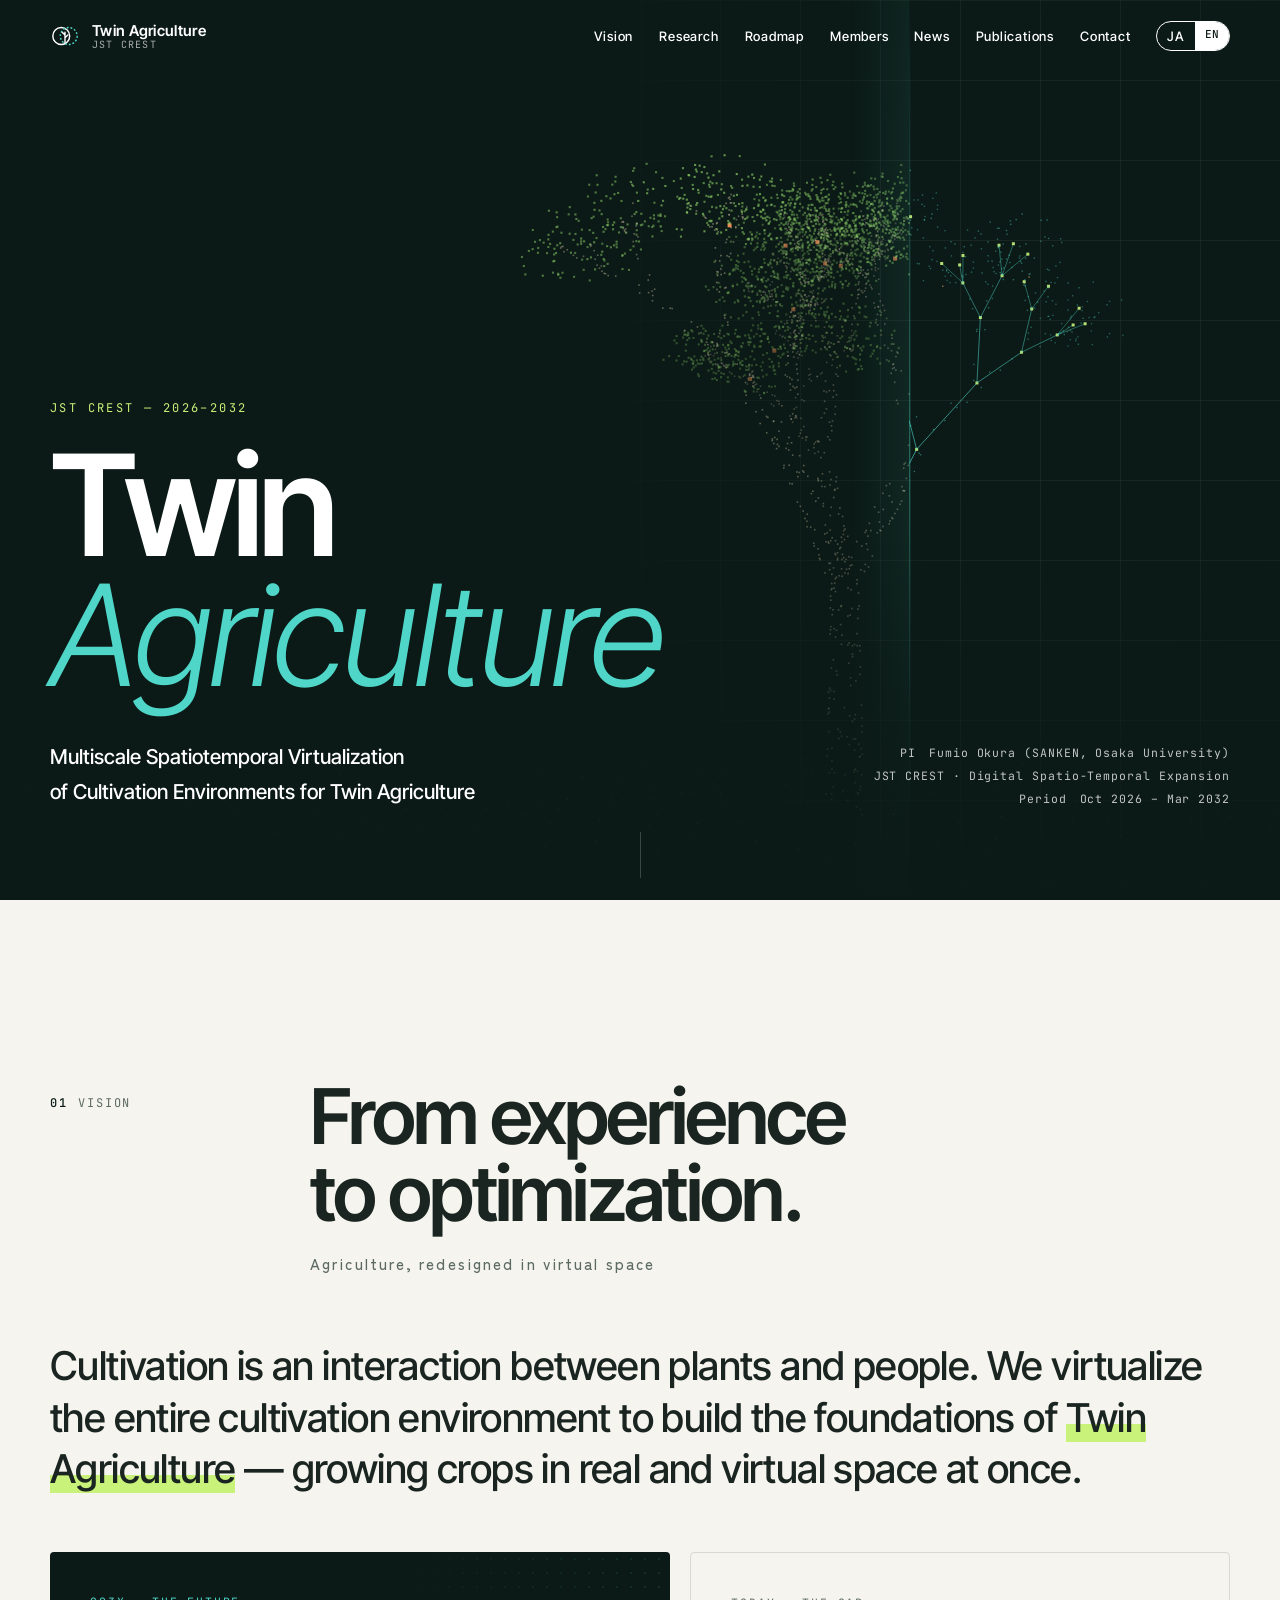
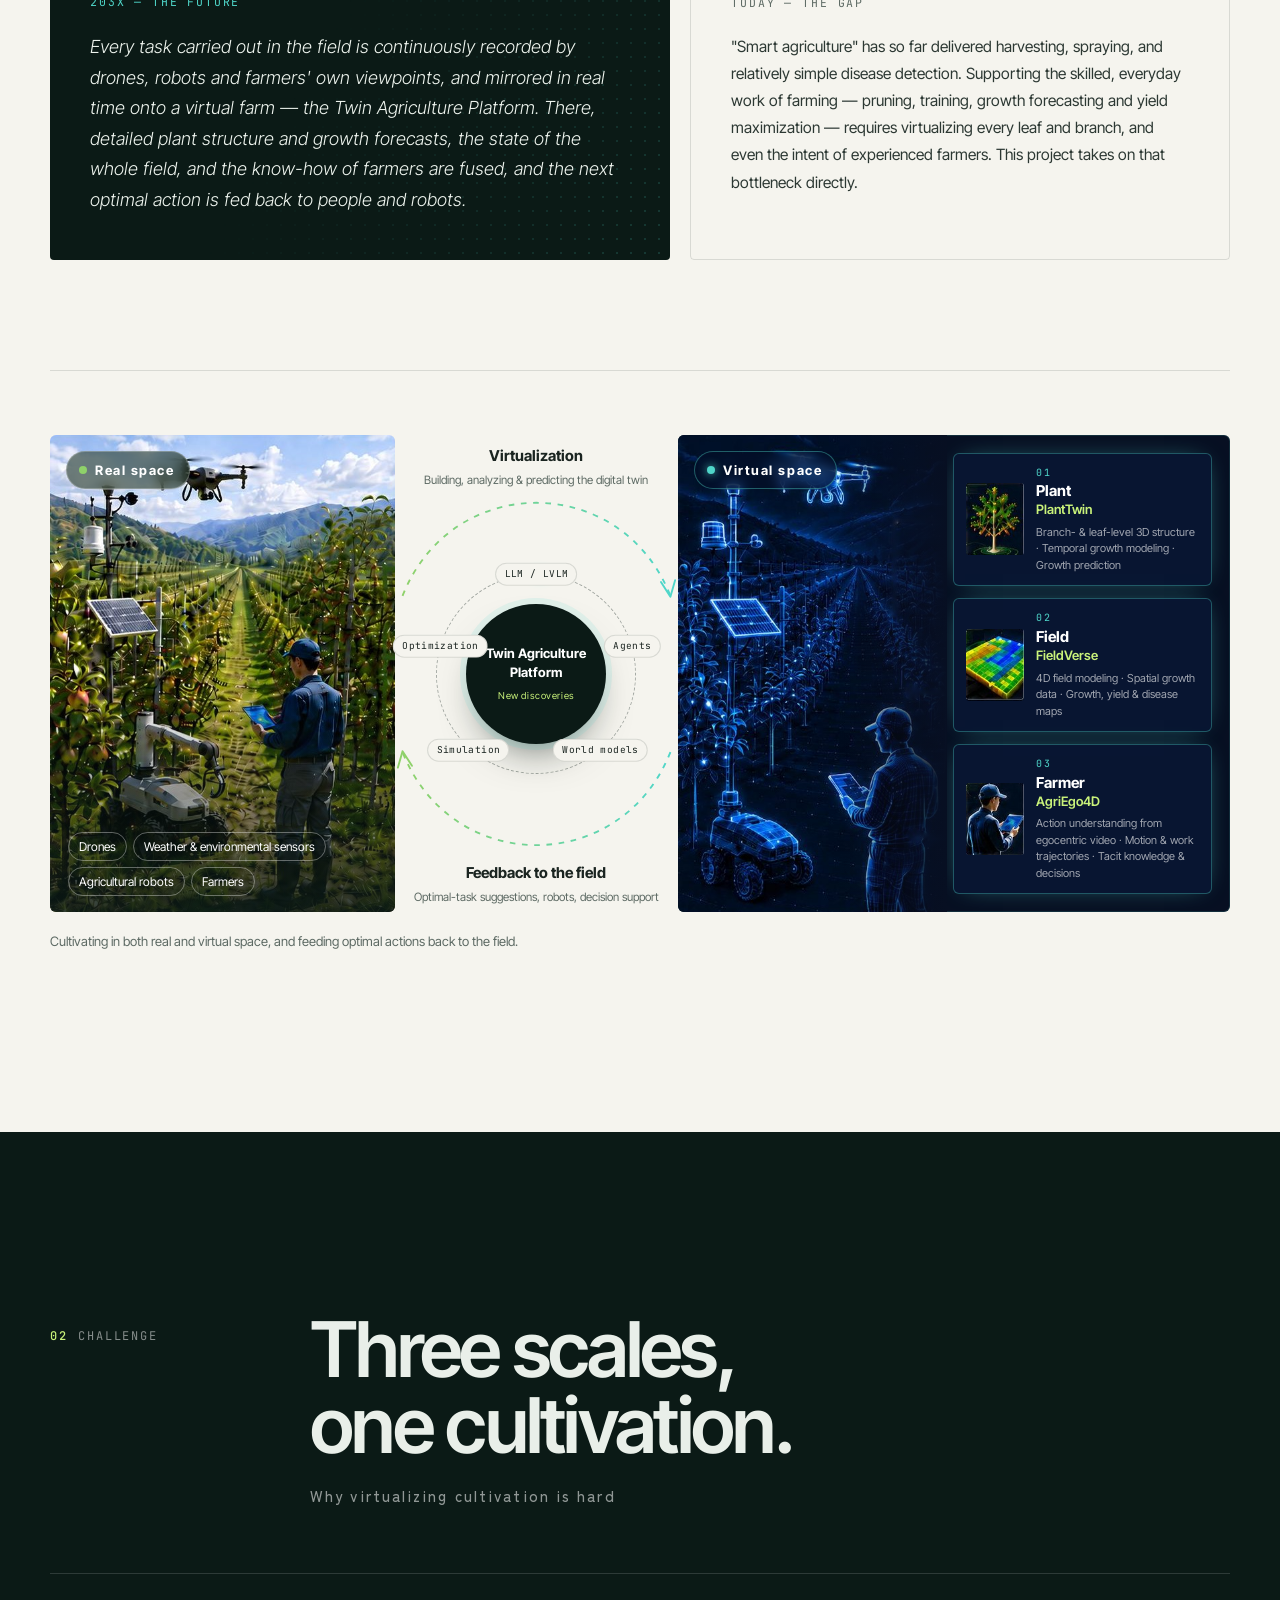
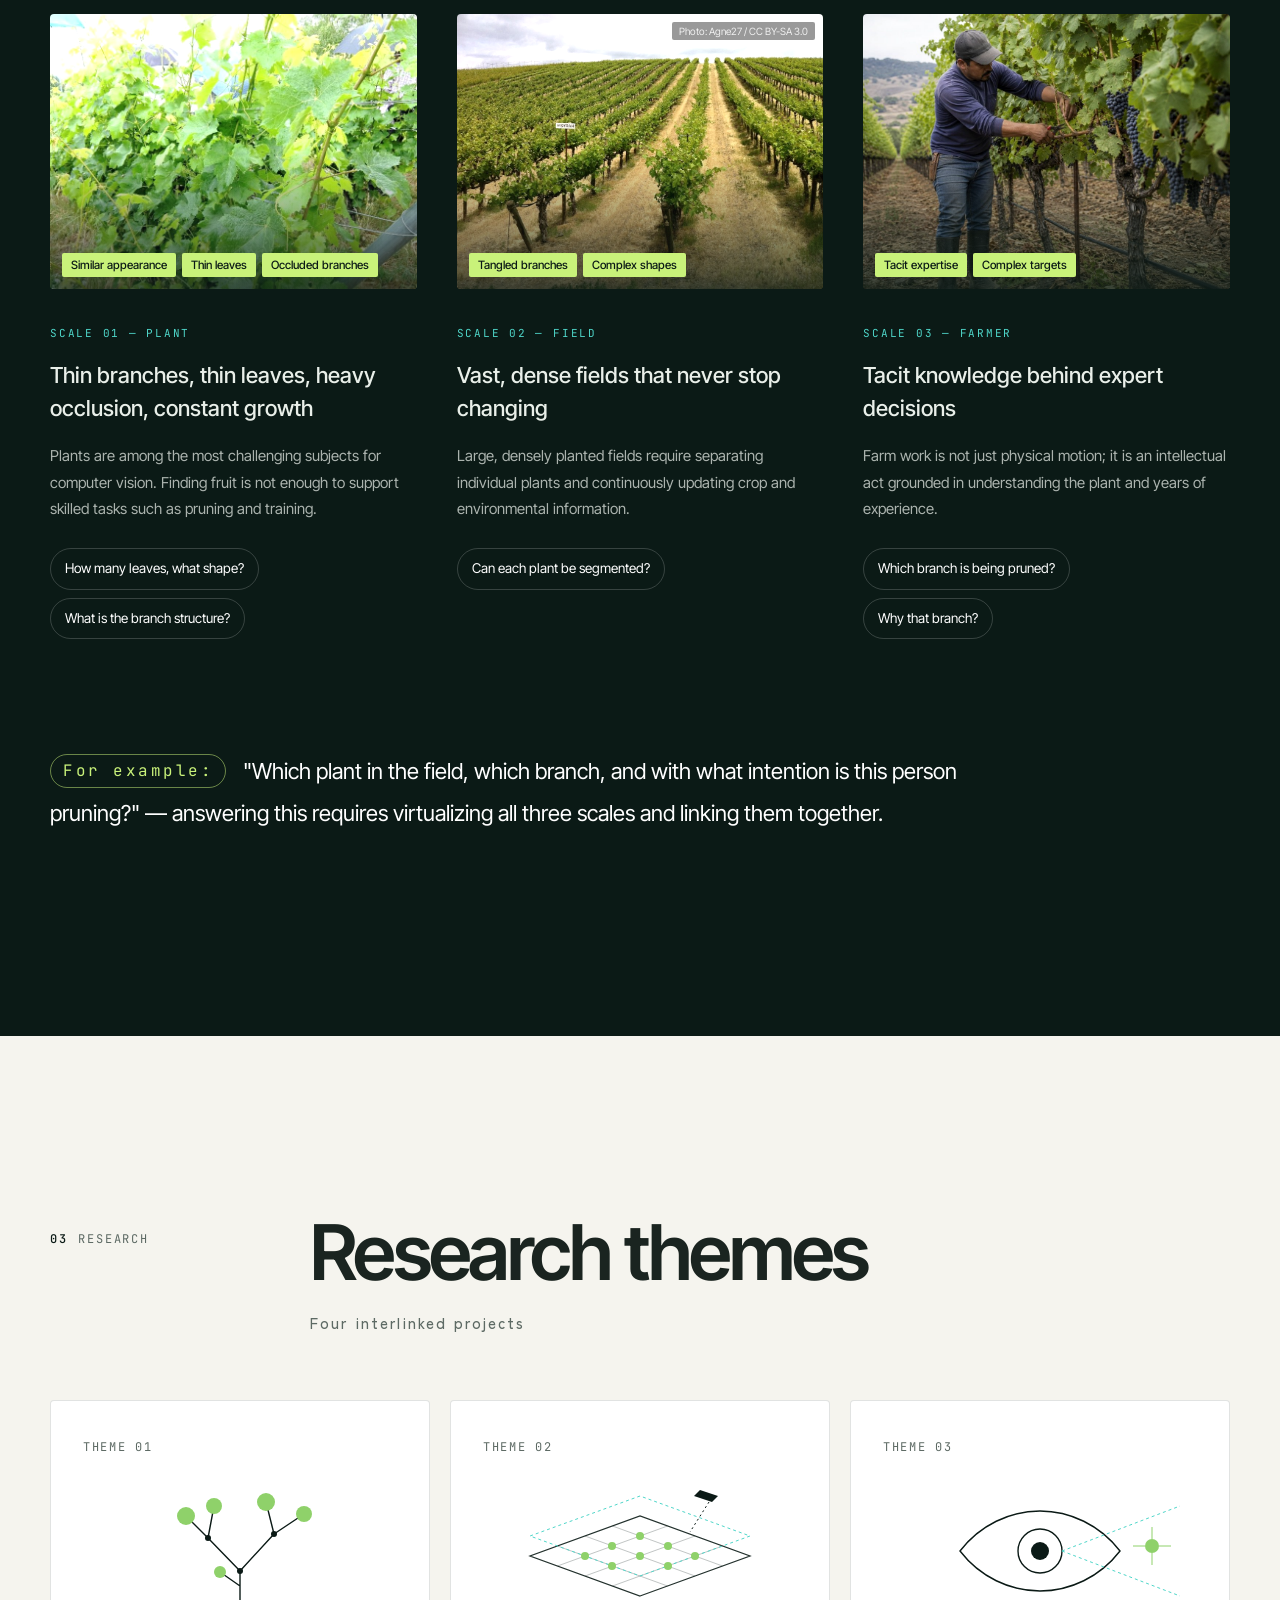
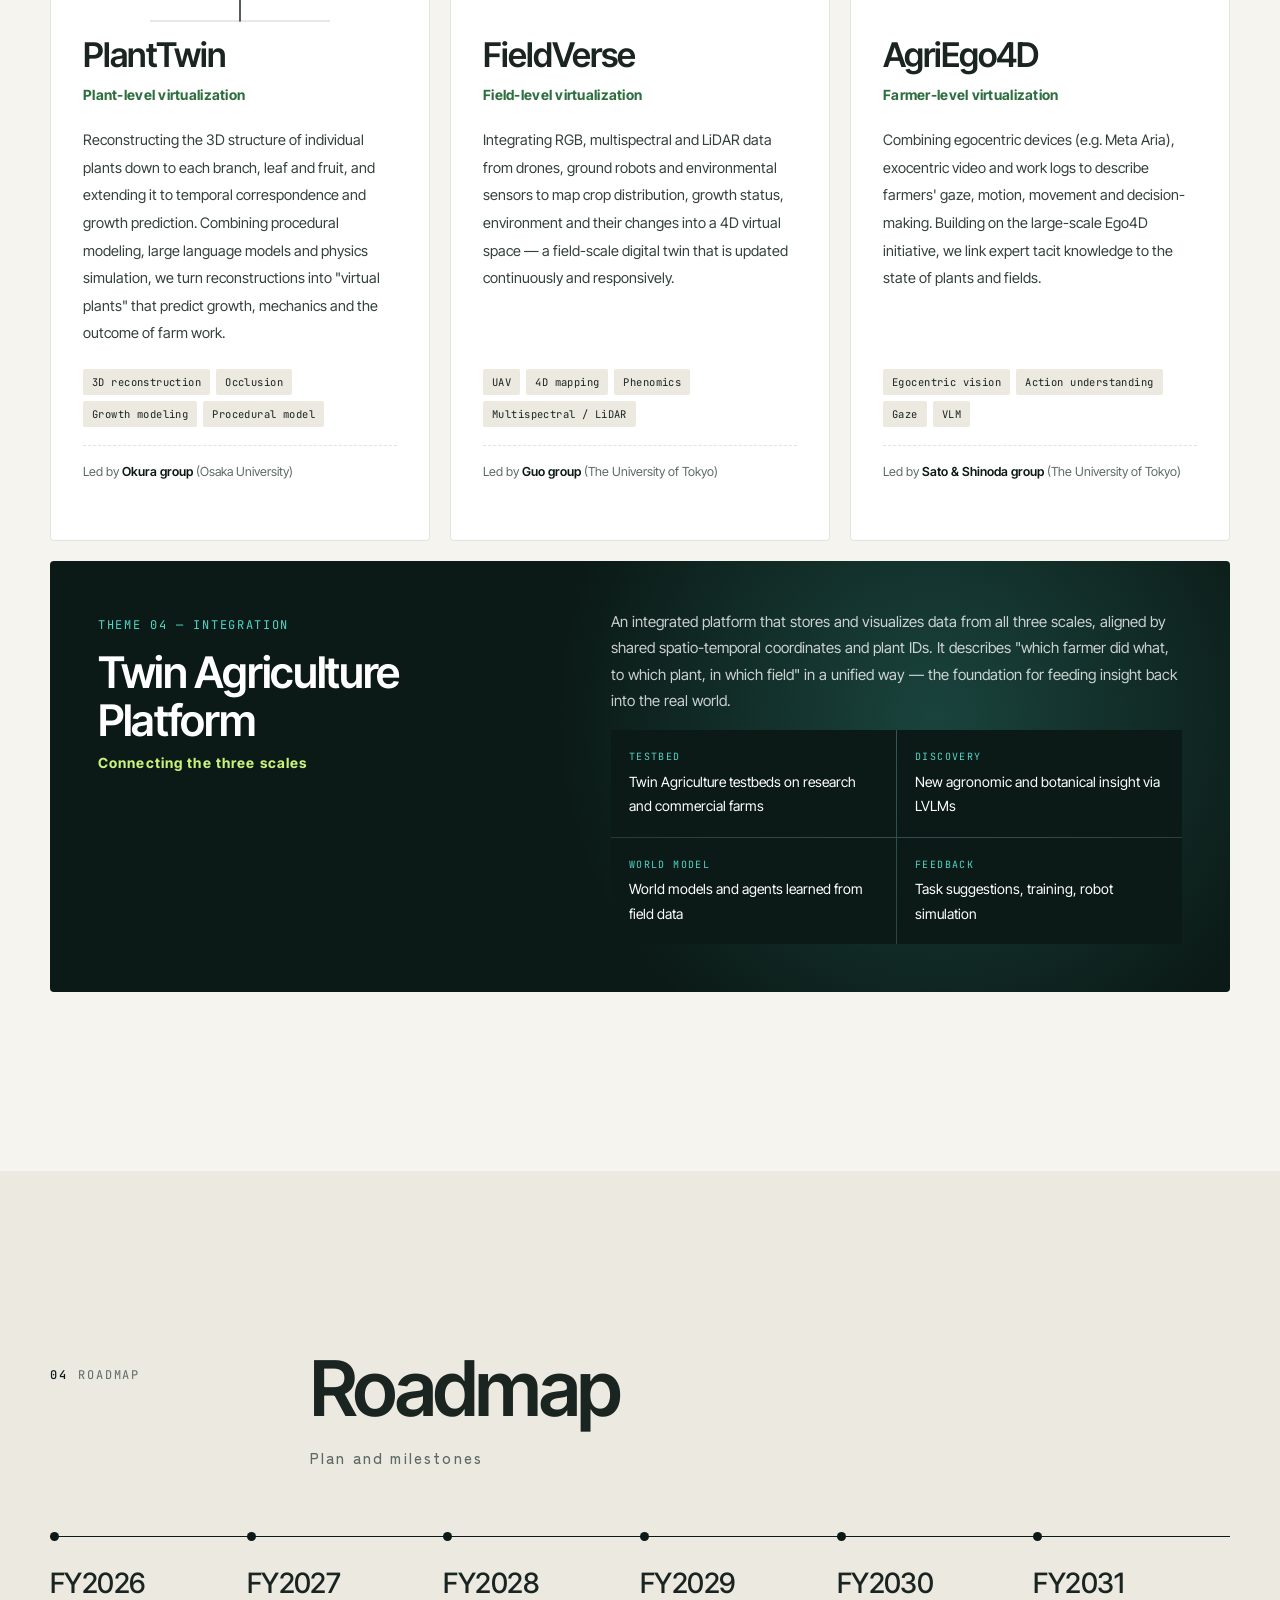
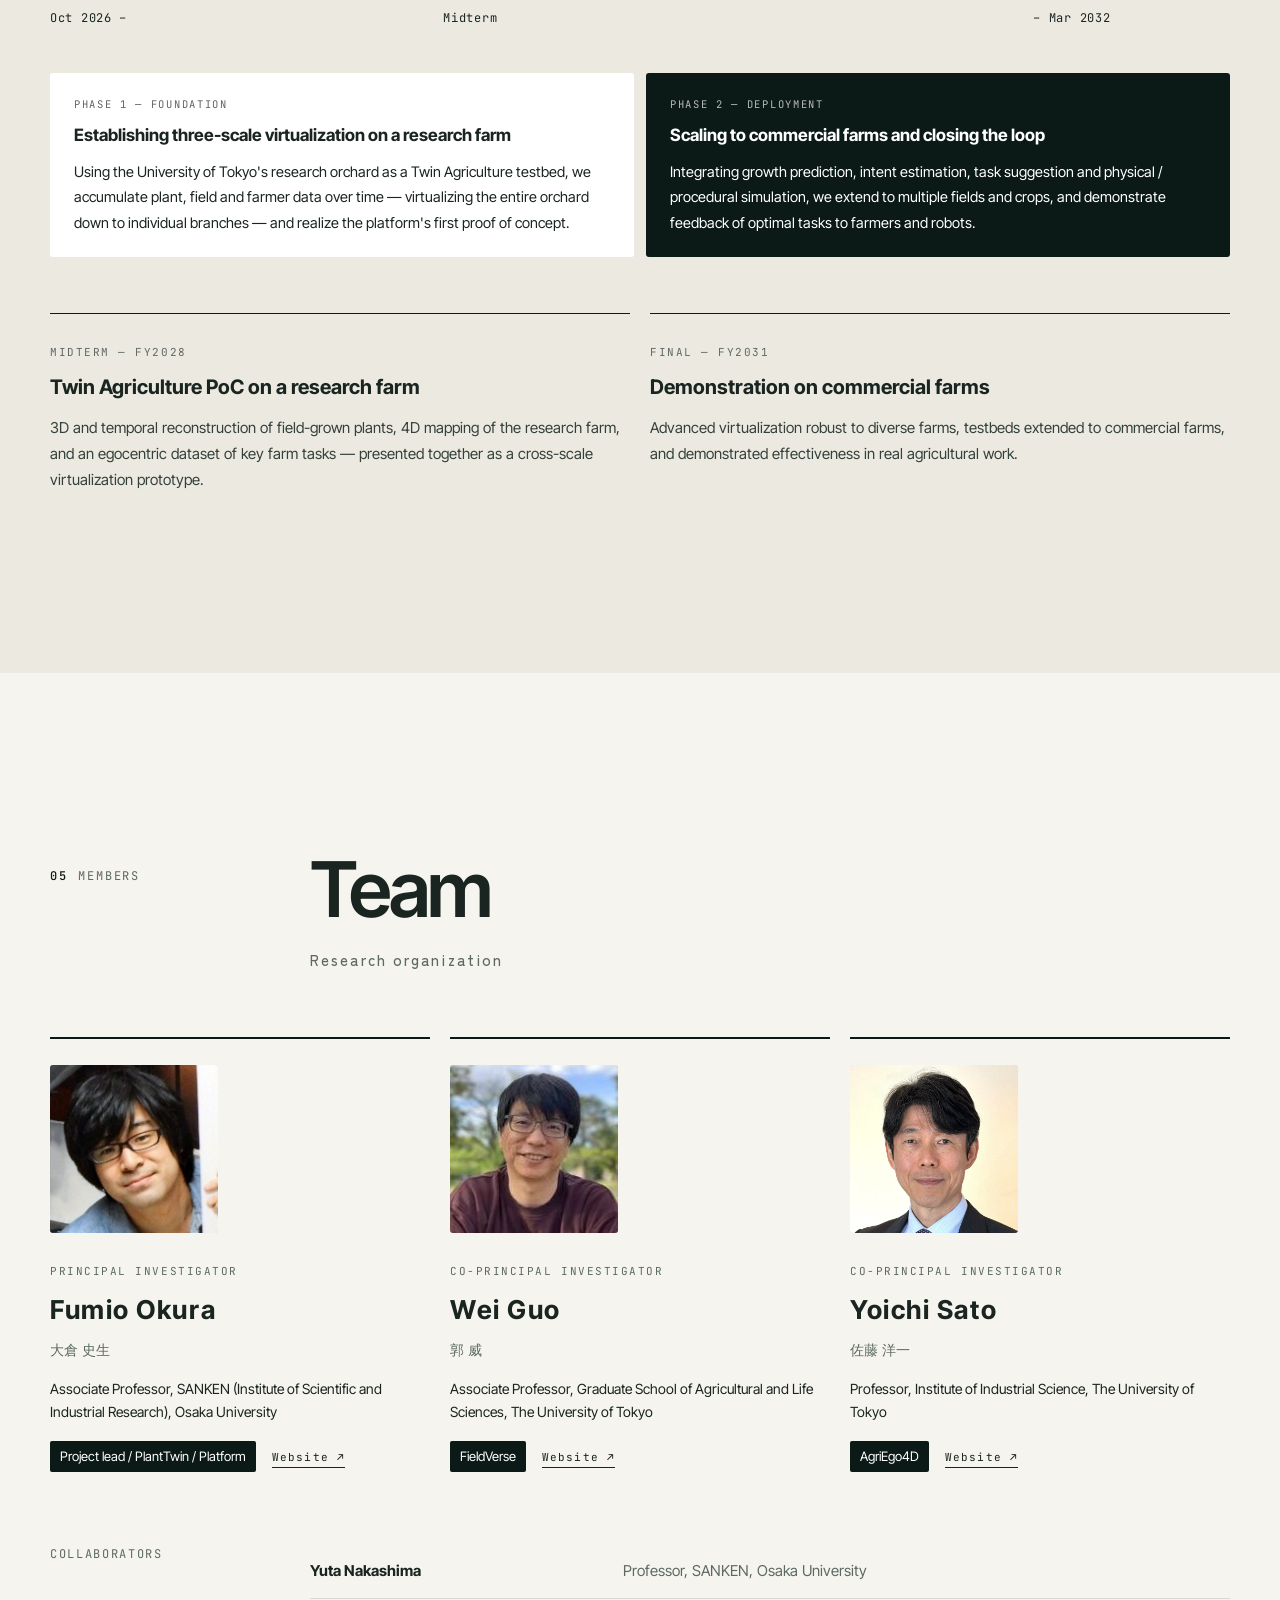
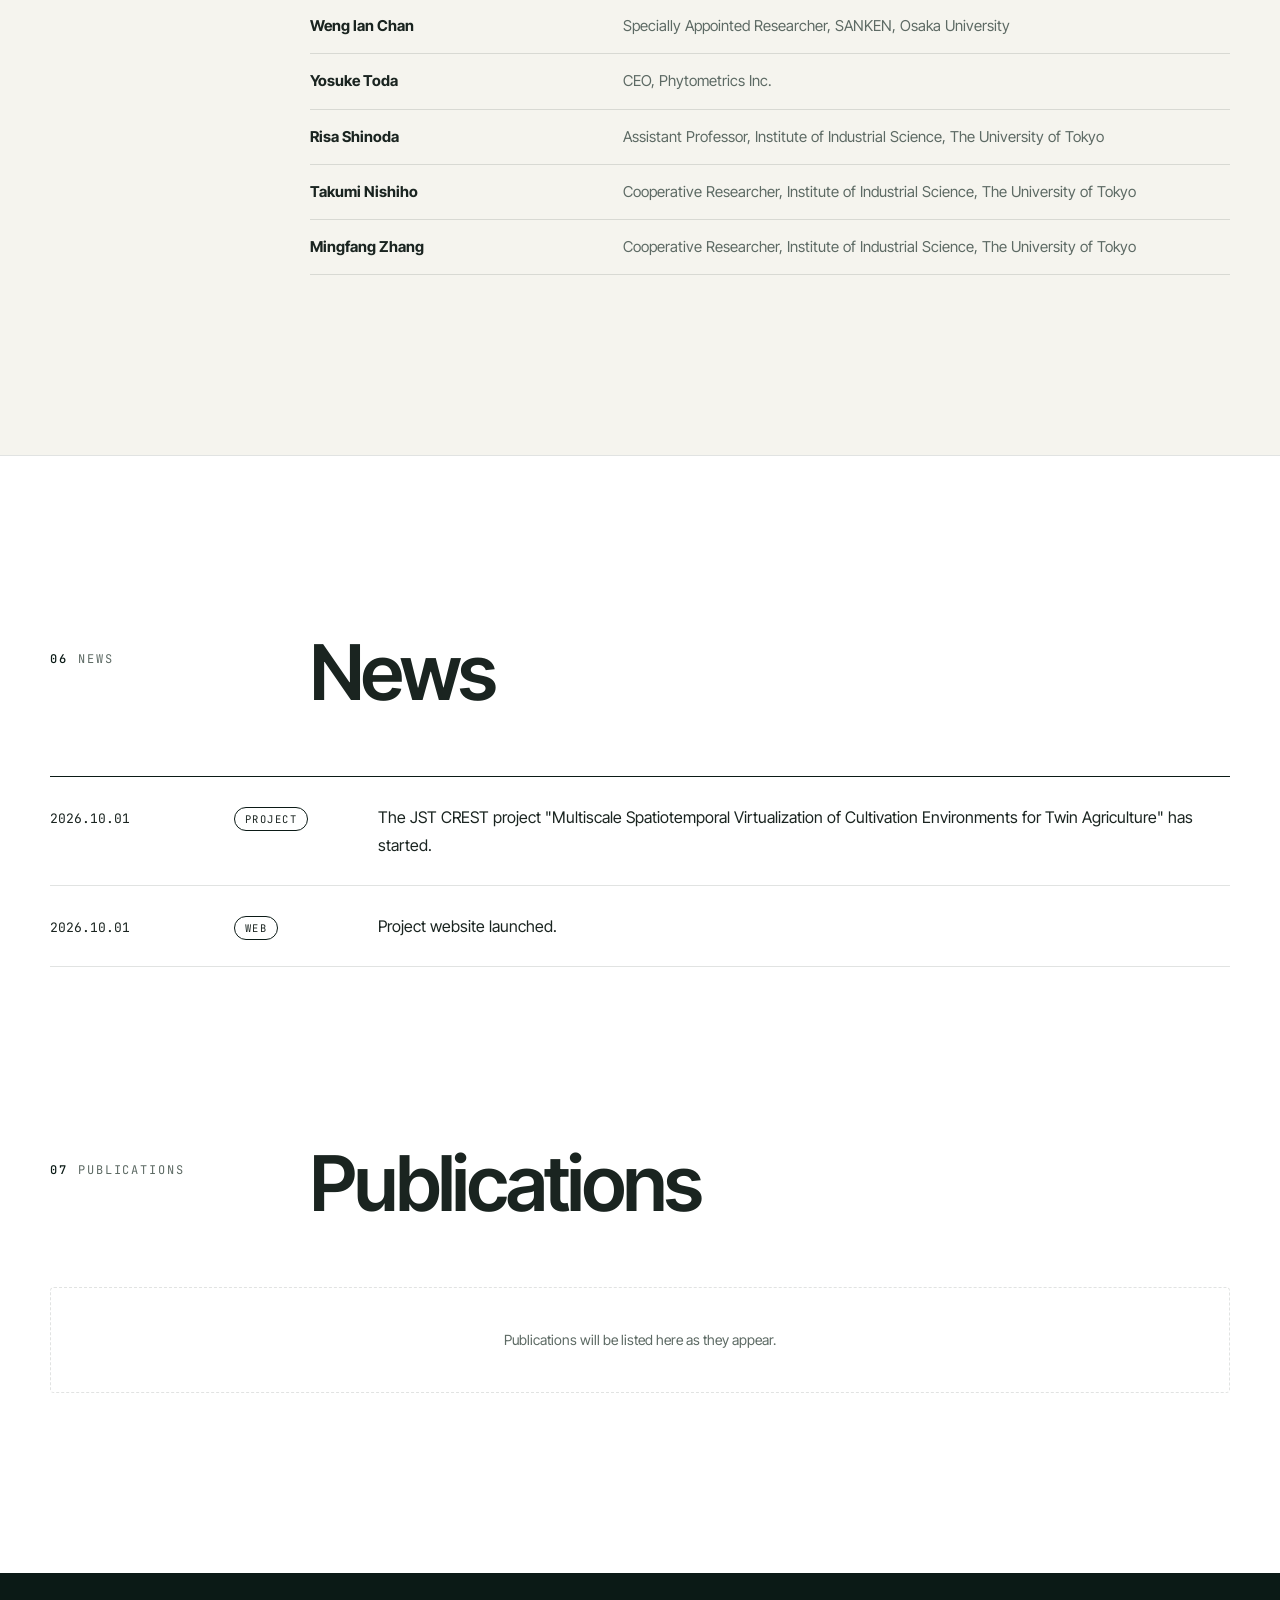
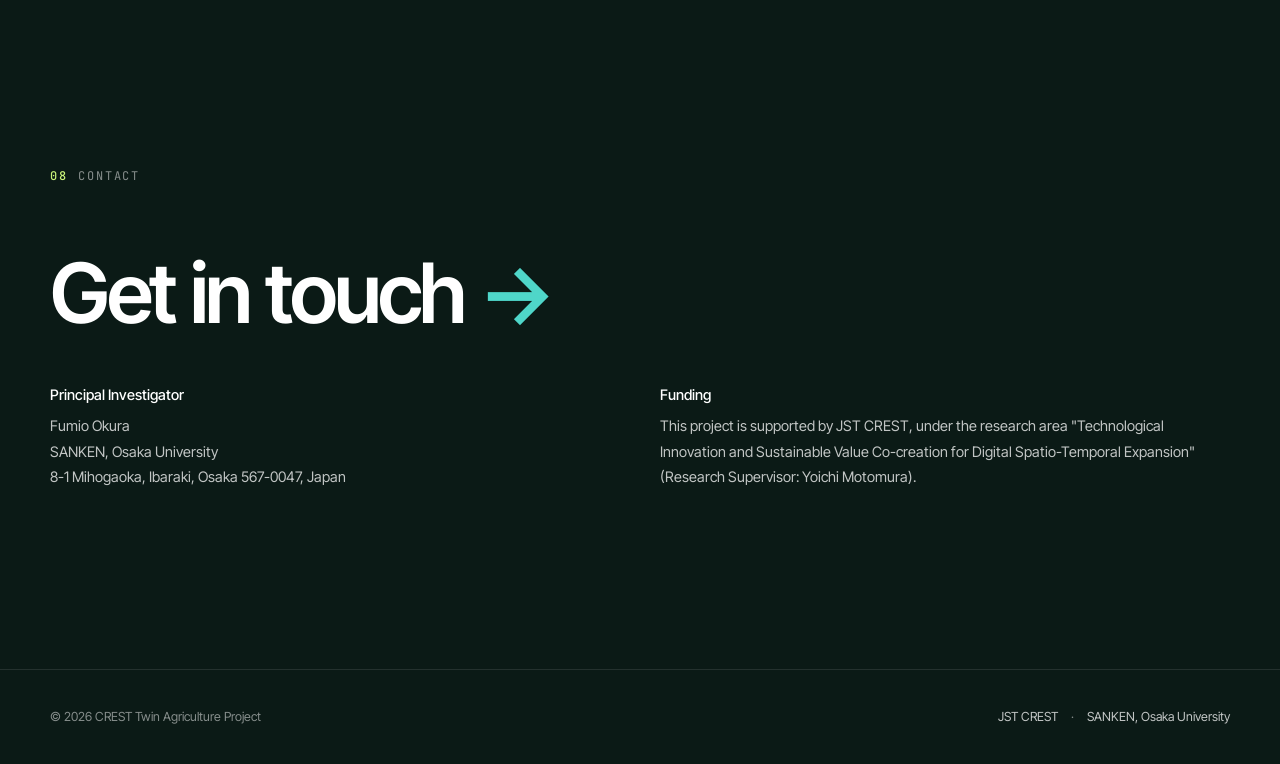
==== en/index.html @ 20cf0a29 "." ====
<!doctype html>
<html lang="en">
<head>
<meta charset="utf-8">
<meta name="viewport" content="width=device-width, initial-scale=1">
<title>Twin Agriculture | JST CREST Project</title>
<meta name="description" content="JST CREST project "Multiscale Spatiotemporal Virtualization of Cultivation Environments for Twin Agriculture" — virtualizing plants, fields, and farmers.">
<meta property="og:title" content="Twin Agriculture | JST CREST Project">
<meta property="og:description" content="Virtualizing cultivation across three scales: plants, fields, and farmers.">
<meta property="og:type" content="website">
<meta property="og:url" content="https://www.twinagri.org/en/">
<meta property="og:image" content="https://www.twinagri.org/assets/img/ogp.png">
<meta name="twitter:card" content="summary_large_image">
<link rel="canonical" href="https://www.twinagri.org/en/">
<link rel="alternate" hreflang="ja" href="https://www.twinagri.org/">
<link rel="alternate" hreflang="en" href="https://www.twinagri.org/en/">
<link rel="icon" href="../assets/img/favicon.svg" type="image/svg+xml">
<link rel="preconnect" href="https://fonts.googleapis.com">
<link rel="preconnect" href="https://fonts.gstatic.com" crossorigin>
<link href="https://fonts.googleapis.com/css2?family=Inter+Tight:ital,wght@0,300;0,400;0,500;0,600;1,300&family=JetBrains+Mono:wght@400;500&family=Zen+Kaku+Gothic+New:wght@400;500;700&display=swap" rel="stylesheet">
<link rel="stylesheet" href="../assets/css/style.css">
</head>
<body>

<header class="site-header">
  <div class="wrap">
    <a class="brand" href="./">
      <svg class="brand-mark" viewBox="0 0 32 32" fill="none" aria-hidden="true">
        <circle cx="12" cy="16" r="9" stroke="currentColor" stroke-width="1.5"/>
        <circle cx="20" cy="16" r="9" stroke="#4fd6c9" stroke-width="1.5" stroke-dasharray="2 2"/>
        <path d="M16 24V12M16 15l-3-3M16 18l3-3" stroke="currentColor" stroke-width="1.5" stroke-linecap="round"/>
      </svg>
      <span class="brand-text">Twin Agriculture<small>JST CREST</small></span>
    </a>
    <nav class="nav" aria-label="Main">
      <a href="#vision">Vision</a>
      <a href="#research">Research</a>
      <a href="#roadmap">Roadmap</a>
      <a href="#members">Members</a>
      <a href="#news">News</a>
      <a href="#publications">Publications</a>
      <a href="#contact">Contact</a>
      <span class="lang"><a href="../" hreflang="ja">JA</a><span><b>EN</b></span></span>
    </nav>
    <button class="menu-btn" aria-label="Menu" aria-expanded="false"><span></span><span></span></button>
  </div>
</header>

<main>
<!-- ============ HERO ============ -->
<section class="hero" id="top">
  <canvas id="twin-canvas" aria-hidden="true"></canvas>
  <div class="hero-grid" aria-hidden="true"></div>
  <div class="hero-inner wrap">
    <p class="hero-kicker">JST CREST — 2026–2032</p>
    <h1>Twin<br><span class="thin">Agriculture</span></h1>
    <div class="hero-sub">
      <p class="hero-title-ja">Multiscale Spatiotemporal Virtualization<br>of Cultivation Environments for Twin Agriculture</p>
      <p class="hero-meta">PI　Fumio Okura (SANKEN, Osaka University)<br>JST CREST · Digital Spatio-Temporal Expansion<br>Period　Oct 2026 – Mar 2032</p>
    </div>
  </div>
  <div class="scroll-cue" aria-hidden="true"></div>
</section>

<!-- ============ VISION ============ -->
<section class="sec vision" id="vision">
  <div class="wrap">
    <div class="sec-head rv">
      <div class="sec-label"><b>01</b>VISION</div>
      <div>
        <h2 class="sec-title">From experience<br>to optimization.</h2>
        <span class="sec-title-ja">Agriculture, redesigned in virtual space</span>
      </div>
    </div>

    <p class="vision-lead rv">Cultivation is an interaction between plants and people. We virtualize the entire cultivation environment to build the foundations of <em>Twin Agriculture</em> — growing crops in real and virtual space at once.</p>

    <div class="contrast">
      <div class="contrast-col future rv d1">
        <span class="contrast-tag">203X — THE FUTURE</span>
        <p>Every task carried out in the field is continuously recorded by drones, robots and farmers' own viewpoints, and mirrored in real time onto a virtual farm — the Twin Agriculture Platform. There, detailed plant structure and growth forecasts, the state of the whole field, and the know-how of farmers are fused, and the next optimal action is fed back to people and robots.</p>
      </div>
      <div class="contrast-col today rv d2">
        <span class="contrast-tag">TODAY — THE GAP</span>
        <p>"Smart agriculture" has so far delivered harvesting, spraying, and relatively simple disease detection. Supporting the skilled, everyday work of farming — pruning, training, growth forecasting and yield maximization — requires virtualizing every leaf and branch, and even the intent of experienced farmers. This project takes on that bottleneck directly.</p>
      </div>
    </div>

    <figure class="twin-fig rv">
      <div class="tf-panel tf-real">
        <img src="../assets/img/twin-real.jpg" alt="" loading="lazy">
        <span class="tf-tag"><i></i>Real space</span>
        <ul class="tf-real-list"><li>Drones</li><li>Weather & environmental sensors</li><li>Agricultural robots</li><li>Farmers</li></ul>
      </div>
      <div class="tf-center">
        <svg class="tf-arcs" viewBox="0 0 300 520" preserveAspectRatio="none" aria-hidden="true">
          <defs>
            <linearGradient id="gTop" x1="0" x2="1"><stop offset="0" stop-color="#8fd16a"/><stop offset="1" stop-color="#4fd6c9"/></linearGradient>
            <linearGradient id="gBot" x1="1" x2="0"><stop offset="0" stop-color="#4fd6c9"/><stop offset="1" stop-color="#8fd16a"/></linearGradient>
          </defs>
          <path class="arc arc-top" d="M8 175 C 60 40, 240 40, 292 175" stroke="url(#gTop)"/>
          <path class="arc arc-bot" d="M292 345 C 240 480, 60 480, 8 345" stroke="url(#gBot)"/>
          <path d="M282 160 L292 176 L297 158" fill="none" stroke="#4fd6c9" stroke-width="2" stroke-linecap="round" stroke-linejoin="round"/>
          <path d="M18 360 L8 344 L3 362" fill="none" stroke="#8fd16a" stroke-width="2" stroke-linecap="round" stroke-linejoin="round"/>
        </svg>
        <div class="tf-label tf-label-top"><b>Virtualization</b><small>Building, analyzing & predicting the digital twin</small></div>
        <div class="tf-core">
          <div class="tf-ring"></div><span class="orb o1">LLM / LVLM</span><span class="orb o2">Agents</span><span class="orb o3">World models</span><span class="orb o4">Simulation</span><span class="orb o5">Optimization</span>
          <div class="tf-core-in"><span class="tf-core-title">Twin Agriculture<br>Platform</span><span class="tf-core-sub">New discoveries</span></div>
        </div>
        <div class="tf-label tf-label-bot"><b>Feedback to the field</b><small>Optimal-task suggestions, robots, decision support</small></div>
      </div>
      <div class="tf-panel tf-virtual">
        <div class="tf-vimg"><img src="../assets/img/twin-virtual.jpg" alt="" loading="lazy"><span class="tf-tag tf-tag-v"><i></i>Virtual space</span></div>
        <ul class="tf-scales">
            <li class="tf-scale"><img src="../assets/img/twin-icon-plant.jpg" alt="" loading="lazy"><div><span class="tf-num">01</span><b>Plant</b><em>PlantTwin</em><small>Branch- & leaf-level 3D structure · Temporal growth modeling · Growth prediction</small></div></li>
            <li class="tf-scale"><img src="../assets/img/twin-icon-field.jpg" alt="" loading="lazy"><div><span class="tf-num">02</span><b>Field</b><em>FieldVerse</em><small>4D field modeling · Spatial growth data · Growth, yield & disease maps</small></div></li>
            <li class="tf-scale"><img src="../assets/img/twin-icon-farmer.jpg" alt="" loading="lazy"><div><span class="tf-num">03</span><b>Farmer</b><em>AgriEgo4D</em><small>Action understanding from egocentric video · Motion & work trajectories · Tacit knowledge & decisions</small></div></li>
        </ul>
      </div>
      <figcaption>Cultivating in both real and virtual space, and feeding optimal actions back to the field.</figcaption>
    </figure>
  </div>
</section>

<!-- ============ CHALLENGE ============ -->
<section class="sec challenge" id="challenge">
  <div class="wrap">
    <div class="sec-head rv">
      <div class="sec-label"><b>02</b>CHALLENGE</div>
      <div>
        <h2 class="sec-title">Three scales,<br>one cultivation.</h2>
        <span class="sec-title-ja">Why virtualizing cultivation is hard</span>
      </div>
    </div>
    <div class="challenge-grid">
      <div class="challenge-item rv">
        <figure class="ch-img"><img src="../assets/img/challenge-plant.jpg" alt="Leaves and branches of a plant" loading="lazy"><figcaption><span>Similar appearance</span><span>Thin leaves</span><span>Occluded branches</span></figcaption></figure>
        <span class="scale">SCALE 01 — PLANT</span>
        <h3>Thin branches, thin leaves, heavy occlusion, constant growth</h3>
        <p>Plants are among the most challenging subjects for computer vision. Finding fruit is not enough to support skilled tasks such as pruning and training.</p>
        <div class="challenge-q"><span>How many leaves, what shape?</span><span>What is the branch structure?</span></div>
      </div>
      <div class="challenge-item rv d1">
        <figure class="ch-img"><img src="../assets/img/challenge-field.jpg" alt="A vineyard" loading="lazy"><small class="ch-credit"><a class="photo-credit" href="https://commons.wikimedia.org/wiki/File:Original_1986_Syrah_planting_at_Red_Willow.jpg" target="_blank" rel="noopener">Photo: Agne27</a> / <a class="photo-credit" href="https://creativecommons.org/licenses/by-sa/3.0/" target="_blank" rel="noopener">CC BY-SA 3.0</a></small><figcaption><span>Tangled branches</span><span>Complex shapes</span></figcaption></figure>
        <span class="scale">SCALE 02 — FIELD</span>
        <h3>Vast, dense fields that never stop changing</h3>
        <p>Large, densely planted fields require separating individual plants and continuously updating crop and environmental information.</p>
        <div class="challenge-q"><span>Can each plant be segmented?</span></div>
      </div>
      <div class="challenge-item rv d2">
        <figure class="ch-img"><img src="../assets/img/challenge-farmer.jpg" alt="A farmer pruning a vine" loading="lazy"><figcaption><span>Tacit expertise</span><span>Complex targets</span></figcaption></figure>
        <span class="scale">SCALE 03 — FARMER</span>
        <h3>Tacit knowledge behind expert decisions</h3>
        <p>Farm work is not just physical motion; it is an intellectual act grounded in understanding the plant and years of experience.</p>
        <div class="challenge-q"><span>Which branch is being pruned?</span><span>Why that branch?</span></div>
      </div>
    </div>
    <p class="challenge-note rv"><span class="eg">For example:</span> "Which plant in the field, which branch, and with what intention is this person pruning?" — answering this requires virtualizing all three scales and linking them together.</p>
  </div>
</section>

<!-- ============ RESEARCH ============ -->
<section class="sec research" id="research">
  <div class="wrap">
    <div class="sec-head rv">
      <div class="sec-label"><b>03</b>RESEARCH</div>
      <div>
        <h2 class="sec-title">Research themes</h2>
        <span class="sec-title-ja">Four interlinked projects</span>
      </div>
    </div>

    <div class="projects">
      <article class="project rv">
        <span class="num">THEME 01</span>
        <div class="glyph" aria-hidden="true">
          <svg viewBox="0 0 300 150" fill="none">
            <g stroke="#0b1a16" stroke-width="1.4" stroke-linecap="round">
              <path d="M150 145V95M150 95L118 62M150 95L184 58M118 62L96 40M118 62L124 30M184 58L176 26M184 58L214 38M150 110L130 96"/>
            </g>
            <g fill="#8fd16a"><circle cx="96" cy="40" r="9"/><circle cx="124" cy="30" r="8"/><circle cx="176" cy="26" r="9"/><circle cx="214" cy="38" r="8"/><circle cx="130" cy="96" r="6"/></g>
            <g fill="#0b1a16"><circle cx="150" cy="95" r="3"/><circle cx="118" cy="62" r="3"/><circle cx="184" cy="58" r="3"/></g>
            <path d="M60 145h180" stroke="#0b1a16" stroke-opacity=".2"/>
          </svg>
        </div>
        <h3>PlantTwin</h3>
        <p class="scale-ja">Plant-level virtualization</p>
        <p>Reconstructing the 3D structure of individual plants down to each branch, leaf and fruit, and extending it to temporal correspondence and growth prediction. Combining procedural modeling, large language models and physics simulation, we turn reconstructions into "virtual plants" that predict growth, mechanics and the outcome of farm work.</p>
        <div class="tags"><span>3D reconstruction</span><span>Occlusion</span><span>Growth modeling</span><span>Procedural model</span></div>
        <p class="lead">Led by <b>Okura group</b> (Osaka University)</p>
      </article>

      <article class="project rv d1">
        <span class="num">THEME 02</span>
        <div class="glyph" aria-hidden="true">
          <svg viewBox="0 0 300 150" fill="none">
            <g stroke="#0b1a16" stroke-opacity=".9" stroke-width="1.2"><path d="M150 120L260 80L150 40L40 80Z"/></g>
            <g stroke="#0b1a16" stroke-opacity=".25"><path d="M67.5 70L177.5 110M95 60L205 100M122.5 50L232.5 90M67.5 90L177.5 50M95 100L205 60M122.5 110L232.5 70"/></g>
            <path d="M150 100L260 60L150 20L40 60Z" stroke="#4fd6c9" stroke-dasharray="3 3"/>
            <g fill="#8fd16a"><circle cx="95" cy="80" r="4"/><circle cx="122" cy="70" r="4"/><circle cx="150" cy="80" r="4"/><circle cx="178" cy="90" r="4"/><circle cx="205" cy="80" r="4"/><circle cx="150" cy="60" r="4"/><circle cx="122" cy="90" r="4"/><circle cx="178" cy="70" r="4"/></g>
            <path d="M210 14l18 6-6 6-18-6z" fill="#0b1a16"/>
            <path d="M219 26L200 56" stroke="#0b1a16" stroke-dasharray="2 3"/>
          </svg>
        </div>
        <h3>FieldVerse</h3>
        <p class="scale-ja">Field-level virtualization</p>
        <p>Integrating RGB, multispectral and LiDAR data from drones, ground robots and environmental sensors to map crop distribution, growth status, environment and their changes into a 4D virtual space — a field-scale digital twin that is updated continuously and responsively.</p>
        <div class="tags"><span>UAV</span><span>4D mapping</span><span>Phenomics</span><span>Multispectral / LiDAR</span></div>
        <p class="lead">Led by <b>Guo group</b> (The University of Tokyo)</p>
      </article>

      <article class="project rv d2">
        <span class="num">THEME 03</span>
        <div class="glyph" aria-hidden="true">
          <svg viewBox="0 0 300 150" fill="none">
            <path d="M70 75c20-26 50-40 80-40s60 14 80 40c-20 26-50 40-80 40s-60-14-80-40z" stroke="#0b1a16" stroke-width="1.4"/>
            <circle cx="150" cy="75" r="22" stroke="#0b1a16" stroke-width="1.4"/>
            <circle cx="150" cy="75" r="9" fill="#0b1a16"/>
            <path d="M172 75L290 30M172 75L290 120" stroke="#4fd6c9" stroke-dasharray="3 3"/>
            <circle cx="262" cy="70" r="7" fill="#8fd16a"/>
            <path d="M255 70h-12M269 70h12M262 63v-12M262 77v12" stroke="#8fd16a"/>
          </svg>
        </div>
        <h3>AgriEgo4D</h3>
        <p class="scale-ja">Farmer-level virtualization</p>
        <p>Combining egocentric devices (e.g. Meta Aria), exocentric video and work logs to describe farmers' gaze, motion, movement and decision-making. Building on the large-scale Ego4D initiative, we link expert tacit knowledge to the state of plants and fields.</p>
        <div class="tags"><span>Egocentric vision</span><span>Action understanding</span><span>Gaze</span><span>VLM</span></div>
        <p class="lead">Led by <b>Sato &amp; Shinoda group</b> (The University of Tokyo)</p>
      </article>
    </div>

    <div class="platform rv">
      <div>
        <span class="num">THEME 04 — INTEGRATION</span>
        <h3>Twin Agriculture<br>Platform</h3>
        <p class="scale-ja">Connecting the three scales</p>
      </div>
      <div>
        <p>An integrated platform that stores and visualizes data from all three scales, aligned by shared spatio-temporal coordinates and plant IDs. It describes "which farmer did what, to which plant, in which field" in a unified way — the foundation for feeding insight back into the real world.</p>
        <ul>
          <li><span class="mono">TESTBED</span>Twin Agriculture testbeds on research and commercial farms</li>
          <li><span class="mono">DISCOVERY</span>New agronomic and botanical insight via LVLMs</li>
          <li><span class="mono">WORLD MODEL</span>World models and agents learned from field data</li>
          <li><span class="mono">FEEDBACK</span>Task suggestions, training, robot simulation</li>
        </ul>
      </div>
    </div>
  </div>
</section>

<!-- ============ ROADMAP ============ -->
<section class="sec roadmap" id="roadmap">
  <div class="wrap">
    <div class="sec-head rv">
      <div class="sec-label"><b>04</b>ROADMAP</div>
      <div>
        <h2 class="sec-title">Roadmap</h2>
        <span class="sec-title-ja">Plan and milestones</span>
      </div>
    </div>
    <div class="timeline rv" aria-hidden="true">
      <div class="yr"><b>FY2026</b>Oct 2026 –</div>
      <div class="yr"><b>FY2027</b></div>
      <div class="yr"><b>FY2028</b>Midterm</div>
      <div class="yr"><b>FY2029</b></div>
      <div class="yr"><b>FY2030</b></div>
      <div class="yr"><b>FY2031</b>– Mar 2032</div>
    </div>
    <div class="phases">
      <div class="phase p1 rv">
        <span class="tag">PHASE 1 — FOUNDATION</span>
        <h4>Establishing three-scale virtualization on a research farm</h4>
        Using the University of Tokyo's research orchard as a Twin Agriculture testbed, we accumulate plant, field and farmer data over time — virtualizing the entire orchard down to individual branches — and realize the platform's first proof of concept.
      </div>
      <div class="phase p2 rv d1">
        <span class="tag">PHASE 2 — DEPLOYMENT</span>
        <h4>Scaling to commercial farms and closing the loop</h4>
        Integrating growth prediction, intent estimation, task suggestion and physical / procedural simulation, we extend to multiple fields and crops, and demonstrate feedback of optimal tasks to farmers and robots.
      </div>
    </div>
    <div class="milestones">
      <div class="ms rv">
        <span class="mono">MIDTERM — FY2028</span>
        <h4>Twin Agriculture PoC on a research farm</h4>
        <p>3D and temporal reconstruction of field-grown plants, 4D mapping of the research farm, and an egocentric dataset of key farm tasks — presented together as a cross-scale virtualization prototype.</p>
      </div>
      <div class="ms rv d1">
        <span class="mono">FINAL — FY2031</span>
        <h4>Demonstration on commercial farms</h4>
        <p>Advanced virtualization robust to diverse farms, testbeds extended to commercial farms, and demonstrated effectiveness in real agricultural work.</p>
      </div>
    </div>
  </div>
</section>

<!-- ============ MEMBERS ============ -->
<section class="sec members" id="members">
  <div class="wrap">
    <div class="sec-head rv">
      <div class="sec-label"><b>05</b>MEMBERS</div>
      <div>
        <h2 class="sec-title">Team</h2>
        <span class="sec-title-ja">Research organization</span>
      </div>
    </div>
    <div class="pis">
      <div class="pi rv">
        <a class="avatar" href="https://fokura.jp/" target="_blank" rel="noopener"><img src="../assets/img/member-okura.jpg" alt="Fumio Okura" loading="lazy"><span class="avatar-go">↗</span></a>
        <span class="role">PRINCIPAL INVESTIGATOR</span>
        <h3 class="en">Fumio Okura</h3>
        <span class="en-name">大倉 史生</span>
        <p class="aff">Associate Professor, SANKEN (Institute of Scientific and Industrial Research), Osaka University</p>
        <span class="theme">Project lead / PlantTwin / Platform</span>
        <a class="link" href="https://fokura.jp/" target="_blank" rel="noopener">Website ↗</a>
      </div>
      <div class="pi rv d1">
        <a class="avatar" href="https://lab.fieldphenomics.com/" target="_blank" rel="noopener"><img src="../assets/img/member-guo.jpg" alt="Wei Guo" loading="lazy"><span class="avatar-go">↗</span></a>
        <span class="role">CO-PRINCIPAL INVESTIGATOR</span>
        <h3 class="en">Wei Guo</h3>
        <span class="en-name">郭 威</span>
        <p class="aff">Associate Professor, Graduate School of Agricultural and Life Sciences, The University of Tokyo</p>
        <span class="theme">FieldVerse</span>
        <a class="link" href="https://lab.fieldphenomics.com/" target="_blank" rel="noopener">Website ↗</a>
      </div>
      <div class="pi rv d2">
        <a class="avatar" href="https://www.ut-vision.org/sato-lab/" target="_blank" rel="noopener"><img src="../assets/img/member-sato.jpg" alt="Yoichi Sato" loading="lazy"><span class="avatar-go">↗</span></a>
        <span class="role">CO-PRINCIPAL INVESTIGATOR</span>
        <h3 class="en">Yoichi Sato</h3>
        <span class="en-name">佐藤 洋一</span>
        <p class="aff">Professor, Institute of Industrial Science, The University of Tokyo</p>
        <span class="theme">AgriEgo4D</span>
        <a class="link" href="https://www.ut-vision.org/sato-lab/" target="_blank" rel="noopener">Website ↗</a>
      </div>
    </div>

    <div class="collab rv">
      <h4>COLLABORATORS</h4>
      <table>
        <tr><td>Yuta Nakashima</td><td>Professor, SANKEN, Osaka University</td></tr>
        <tr><td>Weng Ian Chan</td><td>Specially Appointed Researcher, SANKEN, Osaka University</td></tr>
        <tr><td>Yosuke Toda</td><td>CEO, Phytometrics Inc.</td></tr>
        <tr><td>Risa Shinoda</td><td>Assistant Professor, Institute of Industrial Science, The University of Tokyo</td></tr>
        <tr><td>Takumi Nishiho</td><td>Cooperative Researcher, Institute of Industrial Science, The University of Tokyo</td></tr>
        <tr><td>Mingfang Zhang</td><td>Cooperative Researcher, Institute of Industrial Science, The University of Tokyo</td></tr>
      </table>
    </div>
  </div>
</section>

<!-- ============ NEWS ============ -->
<section class="sec news" id="news">
  <div class="wrap">
    <div class="sec-head rv">
      <div class="sec-label"><b>06</b>NEWS</div>
      <div><h2 class="sec-title">News</h2></div>
    </div>
    <ul class="news-list rv">
      <li><time datetime="2026-10-01">2026.10.01</time><span class="cat">PROJECT</span><span>The JST CREST project "Multiscale Spatiotemporal Virtualization of Cultivation Environments for Twin Agriculture" has started.</span></li>
      <li><time datetime="2026-10-01">2026.10.01</time><span class="cat">WEB</span><span>Project website launched.</span></li>
    </ul>
  </div>
</section>

<!-- ============ PUBLICATIONS ============ -->
<section class="sec pubs" id="publications">
  <div class="wrap">
    <div class="sec-head rv">
      <div class="sec-label"><b>07</b>PUBLICATIONS</div>
      <div><h2 class="sec-title">Publications</h2></div>
    </div>
    <div class="pub-empty rv">Publications will be listed here as they appear.</div>
  </div>
</section>

<!-- ============ CONTACT ============ -->
<section class="sec contact" id="contact">
  <div class="wrap">
    <div class="sec-head rv">
      <div class="sec-label"><b>08</b>CONTACT</div>
      <div></div>
    </div>
    <a class="contact-big rv" href="mailto:okura@im.sanken.osaka-u.ac.jp">Get in touch <span class="arrow">→</span></a>
    <div class="contact-info rv">
      <div><b>Principal Investigator</b>Fumio Okura<br>SANKEN, Osaka University<br>8-1 Mihogaoka, Ibaraki, Osaka 567-0047, Japan</div>
      <div><b>Funding</b>This project is supported by JST CREST, under the research area "Technological Innovation and Sustainable Value Co-creation for Digital Spatio-Temporal Expansion" (Research Supervisor: Yoichi Motomura).</div>
    </div>
  </div>
</section>

</main>

<footer class="site-footer">
  <div class="wrap">
    <span>© <span data-year>2026</span> CREST Twin Agriculture Project</span>
    <span><a href="https://www.jst.go.jp/kisoken/crest/" target="_blank" rel="noopener">JST CREST</a>　·　<a href="https://www.sanken.osaka-u.ac.jp/" target="_blank" rel="noopener">SANKEN, Osaka University</a></span>
  </div>
</footer>

<script src="../assets/js/main.js" defer></script>
</body>
</html>
---- assets/css/style.css ----
/* ============================================================
   CREST Twin Agriculture — site stylesheet
   ============================================================ */
:root {
  --ink: #0b1a16;
  --ink-2: #13271f;
  --paper: #f5f4ee;
  --paper-2: #ebe9e0;
  --text: #1a2420;
  --muted: #5d6a64;
  --line: rgba(11, 26, 22, 0.12);
  --leaf: #8fd16a;      /* real   */
  --twin: #4fd6c9;      /* virtual */
  --accent: #c9f27a;
  --f-jp: "Zen Kaku Gothic New", "Hiragino Sans", "Noto Sans JP", sans-serif;
  --f-en: "Inter Tight", "Helvetica Neue", Arial, sans-serif;
  --f-mono: "JetBrains Mono", ui-monospace, monospace;
  --wrap: 1180px;
  --ease: cubic-bezier(.2, .7, .1, 1);
}

*, *::before, *::after { box-sizing: border-box; }
html { scroll-behavior: smooth; -webkit-text-size-adjust: 100%; }
body {
  margin: 0;
  background: var(--paper);
  color: var(--text);
  font-family: var(--f-jp);
  font-size: 16px;
  line-height: 1.95;
  letter-spacing: .03em;
  -webkit-font-smoothing: antialiased;
  overflow-x: hidden;
}
html[lang="en"] body { font-family: var(--f-en); letter-spacing: 0; line-height: 1.75; }
img { max-width: 100%; display: block; }
a { color: inherit; }
::selection { background: var(--accent); color: var(--ink); }

.wrap { width: min(var(--wrap), 100% - 48px); margin-inline: auto; }
.en { font-family: var(--f-en); letter-spacing: 0; }
.mono { font-family: var(--f-mono); letter-spacing: .04em; }

/* ---------- Header ---------- */
.site-header {
  position: fixed; inset: 0 0 auto 0; z-index: 50;
  transition: background .4s var(--ease), border-color .4s, color .4s;
  color: #fff;
  border-bottom: 1px solid transparent;
}
.site-header.is-scrolled {
  background: rgba(245, 244, 238, .86);
  backdrop-filter: blur(14px); -webkit-backdrop-filter: blur(14px);
  color: var(--ink);
  border-color: var(--line);
}
.site-header .wrap { display: flex; align-items: center; justify-content: space-between; height: 72px; }
.brand { display: flex; align-items: center; gap: 12px; text-decoration: none; }
.brand-mark { width: 30px; height: 30px; }
.brand-text { font-family: var(--f-en); font-weight: 600; font-size: 15px; letter-spacing: .02em; line-height: 1.15; }
.brand-text small { display: block; font-family: var(--f-mono); font-weight: 400; font-size: 10px; opacity: .65; letter-spacing: .12em; }
.nav { display: flex; align-items: center; gap: 26px; }
.nav a {
  font-family: var(--f-en); font-size: 13px; font-weight: 500; letter-spacing: .06em;
  text-decoration: none; position: relative; padding: 4px 0;
}
.nav a::after {
  content: ""; position: absolute; left: 0; bottom: -2px; height: 1px; width: 100%;
  background: currentColor; transform: scaleX(0); transform-origin: right; transition: transform .4s var(--ease);
}
.nav a:hover::after { transform: scaleX(1); transform-origin: left; }
.lang { display: inline-flex; border: 1px solid currentColor; border-radius: 99px; overflow: hidden; font-family: var(--f-mono); font-size: 11px; }
.lang a, .lang span { padding: 3px 10px; text-decoration: none; }
.lang span { background: currentColor; }
.lang span b { color: var(--ink); font-weight: 500; }
.site-header.is-scrolled .lang span b { color: var(--paper); }
.menu-btn { display: none; background: none; border: 0; color: inherit; width: 40px; height: 40px; cursor: pointer; padding: 0; }
.menu-btn span { display: block; width: 22px; height: 1.5px; background: currentColor; margin: 6px auto; transition: transform .3s; }

/* ---------- Hero ---------- */
.hero {
  position: relative; min-height: 100svh; background: var(--ink); color: #fff; overflow: hidden;
  display: flex; flex-direction: column; justify-content: flex-end;
}
#twin-canvas { position: absolute; inset: 0; width: 100%; height: 100%; }
.hero::after {
  content: ""; position: absolute; inset: 0; pointer-events: none;
  background:
    radial-gradient(ellipse at 70% 40%, transparent 30%, rgba(11,26,22,.55) 85%),
    linear-gradient(to top, rgba(11,26,22,.95) 0%, transparent 45%);
}
.hero-grid {
  position: absolute; inset: 0; pointer-events: none; opacity: .14;
  background-image: linear-gradient(rgba(255,255,255,.4) 1px, transparent 1px), linear-gradient(90deg, rgba(255,255,255,.4) 1px, transparent 1px);
  background-size: 80px 80px;
  mask-image: linear-gradient(90deg, transparent 0%, transparent 45%, #000 75%);
  -webkit-mask-image: linear-gradient(90deg, transparent 0%, transparent 45%, #000 75%);
}
.hero-inner { position: relative; z-index: 3; padding-bottom: clamp(56px, 10vh, 110px); }
.hero-kicker { font-family: var(--f-mono); font-size: 12px; letter-spacing: .2em; color: var(--accent); margin: 0 0 22px; }
.hero h1 {
  font-family: var(--f-en); font-weight: 600; letter-spacing: -.035em; line-height: .92;
  font-size: clamp(56px, 11vw, 168px); margin: 0;
}
.hero h1 .thin { font-weight: 300; font-style: italic; color: var(--twin); }
.hero-sub { display: grid; grid-template-columns: 1.2fr 1fr; gap: 40px; margin-top: 40px; align-items: end; }
.hero-sub p { margin: 0; }
.hero-title-ja { font-size: clamp(17px, 1.6vw, 21px); font-weight: 500; line-height: 1.7; }
.hero-meta { font-family: var(--f-mono); font-size: 11.5px; letter-spacing: .08em; line-height: 2; opacity: .75; text-align: right; }
.scroll-cue { position: absolute; z-index: 3; left: 50%; bottom: 22px; width: 1px; height: 46px; background: rgba(255,255,255,.2); overflow: hidden; }
.scroll-cue::after { content: ""; position: absolute; left: 0; top: -46px; width: 1px; height: 46px; background: #fff; animation: cue 2.2s var(--ease) infinite; }
@keyframes cue { to { top: 46px; } }

/* ---------- Sections ---------- */
section { position: relative; }
.sec { padding: clamp(96px, 14vw, 180px) 0; }
.sec-head { display: grid; grid-template-columns: 220px 1fr; gap: 40px; margin-bottom: 64px; }
.sec-label { font-family: var(--f-mono); font-size: 12px; letter-spacing: .16em; color: var(--muted); padding-top: 14px; }
.sec-label b { color: var(--ink); font-weight: 500; margin-right: 10px; }
.sec-title { font-family: var(--f-en); font-size: clamp(40px, 6vw, 80px); font-weight: 600; letter-spacing: -.035em; line-height: 1; margin: 0; }
.sec-title-ja { display: block; font-family: var(--f-jp); font-size: 15px; font-weight: 500; letter-spacing: .14em; margin-top: 18px; color: var(--muted); }

/* Vision */
.vision { background: var(--paper); }
.vision-lead {
  font-size: clamp(24px, 3.1vw, 40px); line-height: 1.65; font-weight: 500; letter-spacing: .02em; margin: 0 0 56px;
}
html[lang="en"] .vision-lead { line-height: 1.3; letter-spacing: -.015em; }
.vision-lead em { font-style: normal; background: linear-gradient(transparent 62%, var(--accent) 62%); }


/* Vision: future vs today */
.contrast { display: grid; grid-template-columns: 1.15fr 1fr; gap: 20px; }
.contrast-col { border-radius: 4px; padding: 40px 40px 44px; position: relative; overflow: hidden; }
.contrast-tag { display: block; font-family: var(--f-mono); font-size: 11.5px; letter-spacing: .16em; margin-bottom: 20px; }
.contrast-col p { margin: 0; }
.contrast-col.future { background: var(--ink); color: #eef4ee; }
.contrast-col.future::before {
  content: ""; position: absolute; inset: 0; pointer-events: none; opacity: .5;
  background-image: radial-gradient(rgba(79,214,201,.35) 1px, transparent 1px); background-size: 14px 14px;
  mask-image: linear-gradient(120deg, transparent 40%, #000); -webkit-mask-image: linear-gradient(120deg, transparent 40%, #000);
}
.contrast-col.future .contrast-tag { color: var(--twin); }
.contrast-col.future p { font-style: italic; font-size: 17px; line-height: 2.05; position: relative; }
html[lang="en"] .contrast-col.future p { font-family: var(--f-en); font-weight: 300; font-size: 18px; line-height: 1.7; }
.contrast-col.today { border: 1px solid var(--line); background: transparent; color: #2c3833; }
.contrast-col.today .contrast-tag { color: var(--muted); }
.contrast-col.today p { font-size: 15.5px; }

/* Twin diagram (based on proposal Fig.1) */
.twin-fig { margin: 110px 0 0; padding-top: 64px; border-top: 1px solid var(--line);
  display: grid; grid-template-columns: 1fr .82fr 1.6fr; align-items: stretch; }
.twin-fig > figcaption { grid-column: 1 / -1; margin-top: 18px; font-size: 13px; color: var(--muted); }
.tf-panel { position: relative; border-radius: 6px; overflow: hidden; min-height: 470px; }
.tf-panel img { display: block; width: 100%; height: 100%; object-fit: cover; }
.tf-real img { position: absolute; inset: 0; }
.tf-real::after { content: ""; position: absolute; inset: 0; background: linear-gradient(to top, rgba(11,26,22,.85), transparent 45%); }
.tf-tag { position: absolute; z-index: 2; top: 16px; left: 16px; display: inline-flex; align-items: center; gap: 8px;
  font-size: 13px; font-weight: 700; letter-spacing: .12em; color: #fff; padding: 7px 14px 7px 12px; border-radius: 99px;
  background: rgba(20,40,20,.55); backdrop-filter: blur(6px); -webkit-backdrop-filter: blur(6px); border: 1px solid rgba(255,255,255,.25); }
.tf-tag i { width: 8px; height: 8px; border-radius: 50%; background: var(--leaf); }
.tf-tag-v { background: rgba(5,15,40,.55); border-color: rgba(79,214,201,.4); }
.tf-tag-v i { background: var(--twin); box-shadow: 0 0 10px var(--twin); }
.tf-real-list { position: absolute; z-index: 2; left: 18px; right: 18px; bottom: 16px; margin: 0; padding: 0; list-style: none;
  display: flex; flex-wrap: wrap; gap: 6px; }
.tf-real-list li { font-size: 12px; color: #fff; padding: 3px 10px; border: 1px solid rgba(255,255,255,.35); border-radius: 99px; }
.tf-virtual { display: grid; grid-template-columns: 1fr 1.05fr; background: #070f22; box-shadow: 0 0 0 1px rgba(79,214,201,.15) inset; }
.tf-vimg { position: relative; }
.tf-vimg img { position: absolute; inset: 0; }
.tf-vimg::after { content: ""; position: absolute; inset: 0; background: linear-gradient(90deg, transparent 60%, #070f22); }
.tf-scales { list-style: none; margin: 0; padding: 18px 18px 18px 6px; display: flex; flex-direction: column; justify-content: center; gap: 12px; }
.tf-scale { display: grid; grid-template-columns: 58px 1fr; gap: 12px; align-items: center; padding: 12px;
  border: 1px solid rgba(79,214,201,.35); border-radius: 6px; background: rgba(10,25,60,.6);
  box-shadow: 0 0 24px -12px rgba(79,214,201,.8); transition: border-color .4s, transform .4s var(--ease); }
.tf-scale:hover { border-color: var(--twin); transform: translateX(-3px); }
.tf-scale img { width: 58px; height: 72px; object-fit: cover; border-radius: 3px; }
.tf-scale div { display: flex; flex-direction: column; line-height: 1.35; }
.tf-num { font-family: var(--f-mono); font-size: 10px; color: var(--twin); letter-spacing: .14em; }
.tf-scale b { color: #fff; font-size: 15px; font-weight: 700; margin-top: 2px; }
.tf-scale em { font-style: normal; font-family: var(--f-en); font-weight: 600; color: var(--accent); font-size: 13px; }
.tf-scale small { color: rgba(255,255,255,.62); font-size: 11px; margin-top: 5px; line-height: 1.5; }
.tf-center { position: relative; display: flex; flex-direction: column; align-items: center; justify-content: space-between; padding: 6px 4px; min-height: 470px; }
.tf-arcs { position: absolute; inset: 0; width: 100%; height: 100%; overflow: visible; }
.tf-arcs .arc { fill: none; stroke-width: 2; stroke-dasharray: 6 7; animation: flow 1.6s linear infinite; }
@keyframes flow { to { stroke-dashoffset: -26; } }
.tf-label { position: relative; z-index: 2; text-align: center; padding: 0 10px; background: var(--paper); }
.tf-label b { display: block; font-size: 15px; font-weight: 700; }
.tf-label small { display: block; font-size: 11.5px; color: var(--muted); line-height: 1.6; margin-top: 2px; }
.tf-label-top { margin-top: 2px; }
.tf-core { position: relative; z-index: 2; width: min(200px, 90%); aspect-ratio: 1; display: grid; place-items: center; }
.tf-ring { position: absolute; inset: 0; border-radius: 50%; border: 1px dashed rgba(11,26,22,.35); animation: spin 40s linear infinite; }
.tf-ring::before { content: ""; position: absolute; top: -4px; left: 50%; width: 8px; height: 8px; border-radius: 50%; background: var(--twin); box-shadow: 0 0 10px var(--twin); }
@keyframes spin { to { transform: rotate(360deg); } }
.tf-core-in { width: 70%; aspect-ratio: 1; border-radius: 50%; background: var(--ink); color: #fff; display: flex; flex-direction: column; align-items: center; justify-content: center; text-align: center;
  box-shadow: 0 0 0 6px rgba(79,214,201,.12), 0 20px 40px -18px rgba(11,26,22,.7); }
.tf-core-title { font-size: 13.5px; font-weight: 700; line-height: 1.45; letter-spacing: .04em; }
html[lang="en"] .tf-core-title { font-family: var(--f-en); font-size: 13px; letter-spacing: 0; }
.tf-core-sub { font-size: 9.5px; color: var(--accent); margin-top: 6px; letter-spacing: .06em; }
.orb { position: absolute; z-index: 3; font-family: var(--f-mono); font-size: 9.5px; letter-spacing: .04em; white-space: nowrap;
  background: var(--paper); border: 1px solid var(--line); border-radius: 99px; padding: 2px 8px; transform: translate(-50%, -50%); }
.orb.o1 { left: 50%; top: 0%; } .orb.o2 { left: 98%; top: 36%; } .orb.o3 { left: 82%; top: 88%; }
.orb.o4 { left: 16%; top: 88%; } .orb.o5 { left: 2%; top: 36%; }
@media (prefers-reduced-motion: reduce) { .tf-ring, .tf-arcs .arc { animation: none; } }

/* Challenge photos */
.ch-img { margin: 0 0 28px; position: relative; aspect-ratio: 4 / 3; overflow: hidden; border-radius: 4px; }
.ch-credit { position: absolute; z-index: 3; top: 8px; right: 8px; font-size: 10px; color: rgba(255,255,255,.85); background: rgba(0,0,0,.4); padding: 1px 7px; border-radius: 2px; line-height: 1.6; }
.ch-credit a { color: inherit; text-decoration: none; }
.ch-credit a:hover { text-decoration: underline; }
.ch-img img { width: 100%; height: 100%; object-fit: cover; filter: saturate(.85) contrast(1.05); transition: transform 1.2s var(--ease); }
.challenge-item:hover .ch-img img { transform: scale(1.04); }
.ch-img::after { content: ""; position: absolute; inset: 0; background: linear-gradient(to top, rgba(11,26,22,.75), transparent 50%); }
.ch-img figcaption { position: absolute; z-index: 2; left: 12px; right: 12px; bottom: 12px; display: flex; flex-wrap: wrap; gap: 6px; }
.ch-img figcaption span { font-size: 11.5px; color: var(--ink); background: var(--accent); padding: 2px 9px; border-radius: 2px; font-weight: 500; }
.challenge-note .eg { display: inline-block; font-size: .72em; font-family: var(--f-mono); letter-spacing: .16em; color: var(--accent);
  border: 1px solid rgba(201,242,122,.5); border-radius: 99px; padding: 1px 12px; margin-right: 12px; vertical-align: .2em; }
html[lang="ja"] .challenge-note .eg { font-family: var(--f-jp); letter-spacing: .1em; }

/* Member photos */
.pi .avatar img { transition: transform .8s var(--ease); object-position: center 25%; }
a.avatar { display: grid; text-decoration: none; }
a.avatar:hover img { transform: scale(1.05); }
.avatar-go { position: absolute; right: 8px; bottom: 8px; width: 28px; height: 28px; border-radius: 50%; background: var(--ink); color: #fff;
  display: grid; place-items: center; font-size: 13px; opacity: 0; transform: translateY(4px); transition: opacity .3s, transform .3s var(--ease); }
a.avatar:hover .avatar-go, a.avatar:focus-visible .avatar-go { opacity: 1; transform: none; }
.pi .theme + a.link { margin-left: 12px; }

/* Challenge (dark) */
.challenge { background: var(--ink); color: #e9efe9; }
.challenge .sec-label { color: rgba(255,255,255,.5); }
.challenge .sec-label b { color: var(--accent); }
.challenge .sec-title-ja { color: rgba(255,255,255,.55); }
.challenge-grid { display: grid; grid-template-columns: repeat(3, 1fr); column-gap: 40px; border-top: 1px solid rgba(255,255,255,.14); }
.challenge-item { padding: 40px 0; }
.challenge-item .scale { font-family: var(--f-mono); font-size: 11px; letter-spacing: .16em; color: var(--twin); }
.challenge-item h3 { font-size: 22px; margin: 14px 0 18px; font-weight: 500; line-height: 1.5; }
.challenge-item p { margin: 0; color: rgba(233,239,233,.72); font-size: 15px; }
.challenge-q { margin-top: 26px; display: flex; flex-direction: column; gap: 8px; }
.challenge-q span { font-size: 13.5px; padding: 8px 14px; border: 1px solid rgba(255,255,255,.18); border-radius: 99px; width: fit-content; color: #fff; }
.challenge-note { margin-top: 72px; max-width: 1000px; font-size: clamp(18px, 1.8vw, 22px); line-height: 1.9; color: #fff; }

/* Research */
.research { background: var(--paper); }
.projects { display: grid; grid-template-columns: repeat(3, 1fr); gap: 20px; }
.project {
  position: relative; background: #fff; border: 1px solid var(--line); border-radius: 4px;
  padding: 36px 32px 34px; display: flex; flex-direction: column; min-height: 520px; overflow: hidden;
  transition: transform .6s var(--ease), box-shadow .6s var(--ease);
}
.project:hover { transform: translateY(-6px); box-shadow: 0 30px 60px -30px rgba(11,26,22,.35); }
.project .num { font-family: var(--f-mono); font-size: 12px; color: var(--muted); letter-spacing: .14em; }
.project .glyph { height: 150px; margin: 18px -8px 10px; }
.project .glyph svg { width: 100%; height: 100%; }
.project h3 { font-family: var(--f-en); font-size: 34px; font-weight: 600; letter-spacing: -.03em; margin: 0; line-height: 1.1; }
.project .scale-ja { font-size: 14px; font-weight: 700; margin: 8px 0 18px; color: #2f6f3f; letter-spacing: .08em; }
html[lang="en"] .project .scale-ja { letter-spacing: .02em; }
.project p { font-size: 14.5px; line-height: 1.9; margin: 0 0 22px; color: #34403b; }
.project .tags { margin-top: auto; display: flex; flex-wrap: wrap; gap: 6px; }
.project .tags span { font-family: var(--f-mono); font-size: 10.5px; letter-spacing: .04em; padding: 4px 9px; background: var(--paper-2); border-radius: 2px; }
.project .lead { font-size: 12.5px; color: var(--muted); border-top: 1px dashed var(--line); padding-top: 14px; margin-top: 18px; }
.project .lead b { color: var(--ink); font-weight: 600; }

.platform {
  margin-top: 20px; background: var(--ink); color: #fff; border-radius: 4px; padding: 48px 48px;
  display: grid; grid-template-columns: 1fr 1.25fr; gap: 56px; position: relative; overflow: hidden;
}
.platform::before {
  content: ""; position: absolute; right: -10%; top: -60%; width: 70%; aspect-ratio: 1; border-radius: 50%;
  background: radial-gradient(circle, rgba(79,214,201,.22), transparent 65%);
}
.platform .num { font-family: var(--f-mono); font-size: 12px; color: var(--twin); letter-spacing: .14em; }
.platform h3 { font-family: var(--f-en); font-size: clamp(30px, 3.4vw, 44px); letter-spacing: -.03em; margin: 12px 0 6px; line-height: 1.1; font-weight: 600; }
.platform .scale-ja { color: var(--accent); font-weight: 700; font-size: 14px; letter-spacing: .08em; }
.platform p { color: rgba(255,255,255,.78); font-size: 15px; margin: 0 0 16px; position: relative; }
.platform ul { list-style: none; padding: 0; margin: 0; display: grid; grid-template-columns: 1fr 1fr; gap: 1px; background: rgba(255,255,255,.12); position: relative; }
.platform li { background: var(--ink); padding: 18px 18px; font-size: 14px; }
.platform li .mono { display: block; font-size: 10px; color: var(--twin); margin-bottom: 4px; letter-spacing: .14em; }

/* Roadmap */
.roadmap { background: var(--paper-2); }
.timeline { position: relative; display: grid; grid-template-columns: repeat(6, 1fr); border-top: 1px solid var(--ink); }
.timeline .yr { padding: 18px 14px 0 0; font-family: var(--f-mono); font-size: 12px; letter-spacing: .06em; }
.timeline .yr b { display: block; font-family: var(--f-en); font-size: 28px; font-weight: 500; letter-spacing: -.02em; }
.timeline .yr::before { content: ""; display: block; width: 9px; height: 9px; background: var(--ink); border-radius: 50%; margin: -23px 0 18px; }
.phases { display: grid; grid-template-columns: repeat(6, 1fr); gap: 0; margin-top: 44px; row-gap: 12px; }
.phase { padding: 22px 24px; border-radius: 3px; font-size: 14.5px; line-height: 1.75; }
.phase .tag { font-family: var(--f-mono); font-size: 10.5px; letter-spacing: .16em; display: block; margin-bottom: 8px; opacity: .7; }
.phase h4 { font-size: 17px; margin: 0 0 8px; font-weight: 700; }
.phase.p1 { grid-column: 1 / span 3; background: #fff; margin-right: 6px; }
.phase.p2 { grid-column: 4 / span 3; background: var(--ink); color: #fff; margin-left: 6px; }
.milestones { margin-top: 56px; display: grid; grid-template-columns: 1fr 1fr; gap: 20px; }
.ms { border-top: 1px solid var(--ink); padding-top: 22px; }
.ms .mono { font-size: 11px; color: var(--muted); letter-spacing: .14em; }
.ms h4 { font-size: 20px; margin: 6px 0 10px; font-weight: 700; }
.ms p { margin: 0; color: #34403b; font-size: 15px; }

/* Members */
.members { background: var(--paper); }
.pis { display: grid; grid-template-columns: repeat(3, 1fr); gap: 20px; }
.pi { border-top: 2px solid var(--ink); padding-top: 26px; }
.pi .avatar {
  width: 168px; aspect-ratio: 1; border-radius: 3px; margin-bottom: 22px; position: relative; overflow: hidden;
  background: linear-gradient(135deg, #dfe6d8, #c7d6c4);
  display: grid; place-items: center;
}
.pi .avatar img { width: 100%; height: 100%; object-fit: cover; }
.pi .avatar .initial { font-family: var(--f-en); font-size: 64px; font-weight: 300; color: rgba(11,26,22,.35); letter-spacing: -.04em; }
.pi .role { font-family: var(--f-mono); font-size: 11px; letter-spacing: .14em; color: var(--muted); }
.pi h3 { font-size: 26px; margin: 4px 0 2px; font-weight: 700; letter-spacing: .06em; }
.pi .en-name { font-family: var(--f-en); font-size: 14px; color: var(--muted); letter-spacing: .02em; }
.pi .aff { font-size: 14px; margin: 14px 0 10px; line-height: 1.7; }
.pi .theme { font-size: 13px; display: inline-block; padding: 4px 10px; background: var(--ink); color: #fff; border-radius: 2px; }
.pi a.link { font-family: var(--f-mono); font-size: 11px; letter-spacing: .1em; display: inline-block; margin-top: 14px; text-decoration: none; border-bottom: 1px solid currentColor; }
.collab { margin-top: 72px; display: grid; grid-template-columns: 220px 1fr; gap: 40px; }
.collab h4 { margin: 0; font-family: var(--f-mono); font-size: 12px; letter-spacing: .14em; font-weight: 400; color: var(--muted); }
.collab table { width: 100%; border-collapse: collapse; font-size: 15px; }
.collab td { padding: 14px 0; border-bottom: 1px solid var(--line); vertical-align: top; }
.collab td:first-child { width: 34%; font-weight: 700; }
.collab td:last-child { color: var(--muted); }

/* News */
.news { background: #fff; border-top: 1px solid var(--line); }
.news-list { list-style: none; margin: 0; padding: 0; border-top: 1px solid var(--ink); }
.news-list li { display: grid; grid-template-columns: 160px 120px 1fr; gap: 24px; padding: 26px 0; border-bottom: 1px solid var(--line); align-items: baseline; }
.news-list time { font-family: var(--f-mono); font-size: 13px; }
.news-list .cat { font-family: var(--f-mono); font-size: 10.5px; letter-spacing: .14em; border: 1px solid var(--ink); border-radius: 99px; padding: 2px 10px; width: fit-content; }
.news-list a { text-decoration: none; background: linear-gradient(currentColor, currentColor) 0 100% / 0 1px no-repeat; transition: background-size .4s var(--ease); }
.news-list a:hover { background-size: 100% 1px; }

/* Publications */
.pubs { background: #fff; padding-top: 0; }
.pub-empty { border: 1px dashed var(--line); padding: 40px; text-align: center; color: var(--muted); font-size: 14px; border-radius: 4px; }
.pub-list { list-style: none; margin: 0; padding: 0; counter-reset: pub; }
.pub-list li { padding: 20px 0 20px 56px; border-bottom: 1px solid var(--line); position: relative; font-size: 15px; }
.pub-list li::before { counter-increment: pub; content: counter(pub, decimal-leading-zero); position: absolute; left: 0; top: 22px; font-family: var(--f-mono); font-size: 12px; color: var(--muted); }

/* Contact / footer */
.contact { background: var(--ink); color: #fff; overflow: hidden; }
.contact .sec-label { color: rgba(255,255,255,.5); }
.contact .sec-label b { color: var(--accent); }
.contact-big { font-family: var(--f-en); font-size: clamp(34px, 6.5vw, 96px); font-weight: 600; letter-spacing: -.04em; line-height: 1; text-decoration: none; display: inline-block; }
.contact-big .arrow { display: inline-block; transition: transform .5s var(--ease); color: var(--twin); }
.contact-big:hover .arrow { transform: translateX(14px); }
.contact-info { margin-top: 48px; display: grid; grid-template-columns: 1fr 1fr; gap: 40px; color: rgba(255,255,255,.75); font-size: 14.5px; }
.contact-info b { color: #fff; display: block; font-weight: 500; margin-bottom: 6px; }
.site-footer { background: var(--ink); color: rgba(255,255,255,.5); border-top: 1px solid rgba(255,255,255,.1); padding: 36px 0; font-size: 12.5px; }
.site-footer .wrap { display: flex; justify-content: space-between; gap: 24px; flex-wrap: wrap; }
.site-footer a { text-decoration: none; color: rgba(255,255,255,.75); }
.site-footer a:hover { color: #fff; }

/* Reveal */
.rv { opacity: 0; transform: translateY(28px); transition: opacity 1.1s var(--ease), transform 1.1s var(--ease); }
.rv.in { opacity: 1; transform: none; }
.rv.d1 { transition-delay: .08s; } .rv.d2 { transition-delay: .16s; } .rv.d3 { transition-delay: .24s; }
@media (prefers-reduced-motion: reduce) {
  .rv { opacity: 1; transform: none; transition: none; }
  html { scroll-behavior: auto; }
}

/* ---------- Responsive ---------- */
@media (max-width: 980px) {
  .nav { position: fixed; inset: 0; background: var(--ink); color: #fff; flex-direction: column; justify-content: center; gap: 26px;
         opacity: 0; pointer-events: none; transition: opacity .4s; }
  .nav a { font-size: 22px; }
  .nav.open { opacity: 1; pointer-events: auto; }
  .menu-btn { display: block; position: relative; z-index: 60; }
  body.menu-open .site-header { color: #fff; background: transparent; border-color: transparent; }
  body.menu-open .menu-btn span:nth-child(1) { transform: translateY(3.75px) rotate(45deg); }
  body.menu-open .menu-btn span:nth-child(2) { transform: translateY(-3.75px) rotate(-45deg); }
  .sec-head,     .contrast { grid-template-columns: 1fr; }
  .contrast-col { padding: 30px 24px; }
  .twin-fig { grid-template-columns: 1fr; gap: 0; }
  .tf-panel { min-height: 0; }
  .tf-real { aspect-ratio: 4 / 3; }
  .tf-center { min-height: 400px; }
  .tf-arcs { display: none; }
  .tf-label { background: transparent; }
  .tf-label-top::after { content: "↓"; display: block; color: var(--twin); font-size: 20px; }
  .tf-label-bot::before { content: "↑"; display: block; color: var(--leaf); font-size: 20px; }
  .tf-virtual { grid-template-columns: 1fr; }
  .tf-vimg { aspect-ratio: 4 / 3; }
  .tf-vimg img { object-position: center 70%; }
  .tf-vimg::after { background: linear-gradient(to top, #070f22, transparent 50%); }
  .tf-scales { padding: 6px 14px 16px; }
  .projects { grid-template-columns: 1fr; }
  .project { min-height: 0; }
  .platform { grid-template-columns: 1fr; padding: 36px 26px; gap: 28px; }
  .challenge-grid { grid-template-columns: 1fr; }
  .challenge-item { padding: 32px 0; border-bottom: 1px solid rgba(255,255,255,.14); }
  .pis { grid-template-columns: 1fr; gap: 48px; }
  .hero-sub { grid-template-columns: 1fr; gap: 20px; }
  .hero-meta { text-align: left; }
  .timeline, .phases { grid-template-columns: repeat(3, 1fr); }
  .timeline .yr:nth-child(n+4) { margin-top: 30px; }
  .phase.p1, .phase.p2 { grid-column: 1 / -1; margin: 0; }
  .milestones, .contact-info { grid-template-columns: 1fr; }
  .news-list li { grid-template-columns: 1fr; gap: 6px; }
}
@media (max-width: 560px) {
  .wrap { width: calc(100% - 32px); }
  .platform ul { grid-template-columns: 1fr; }
  }
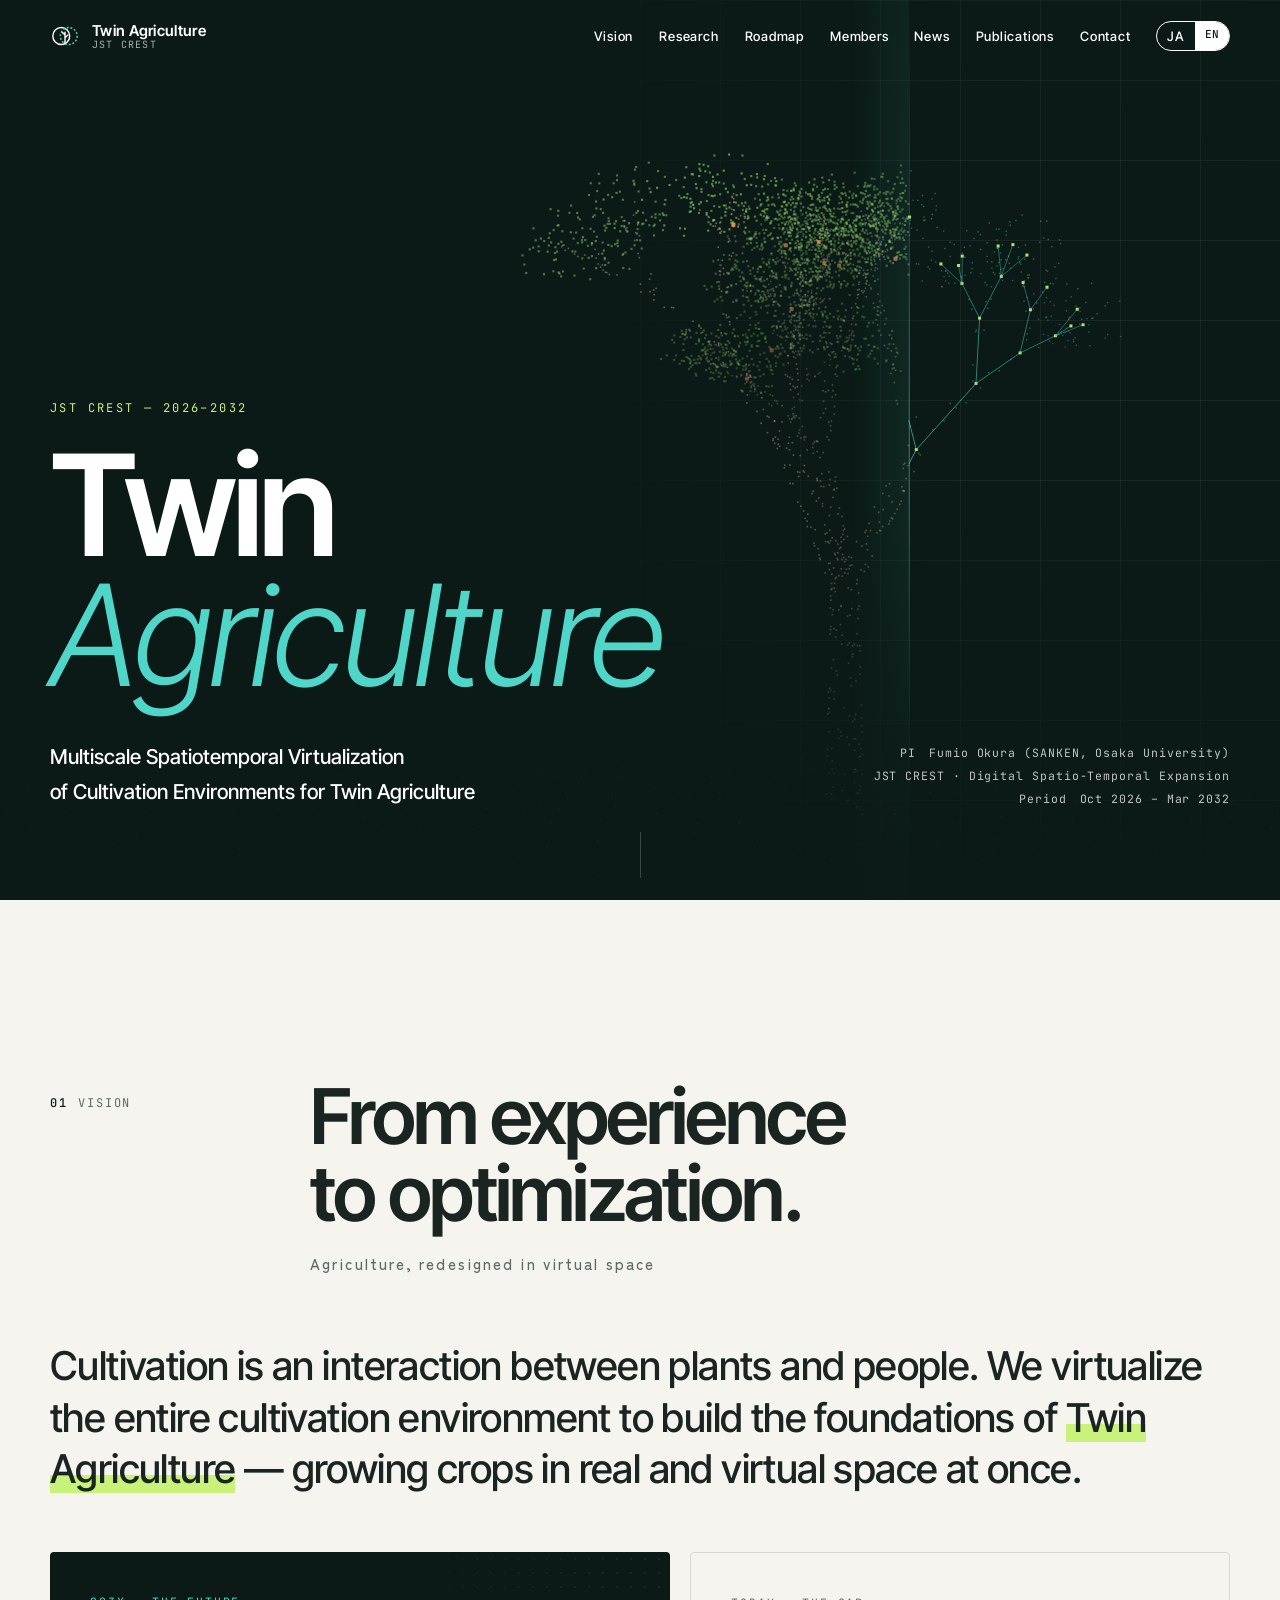
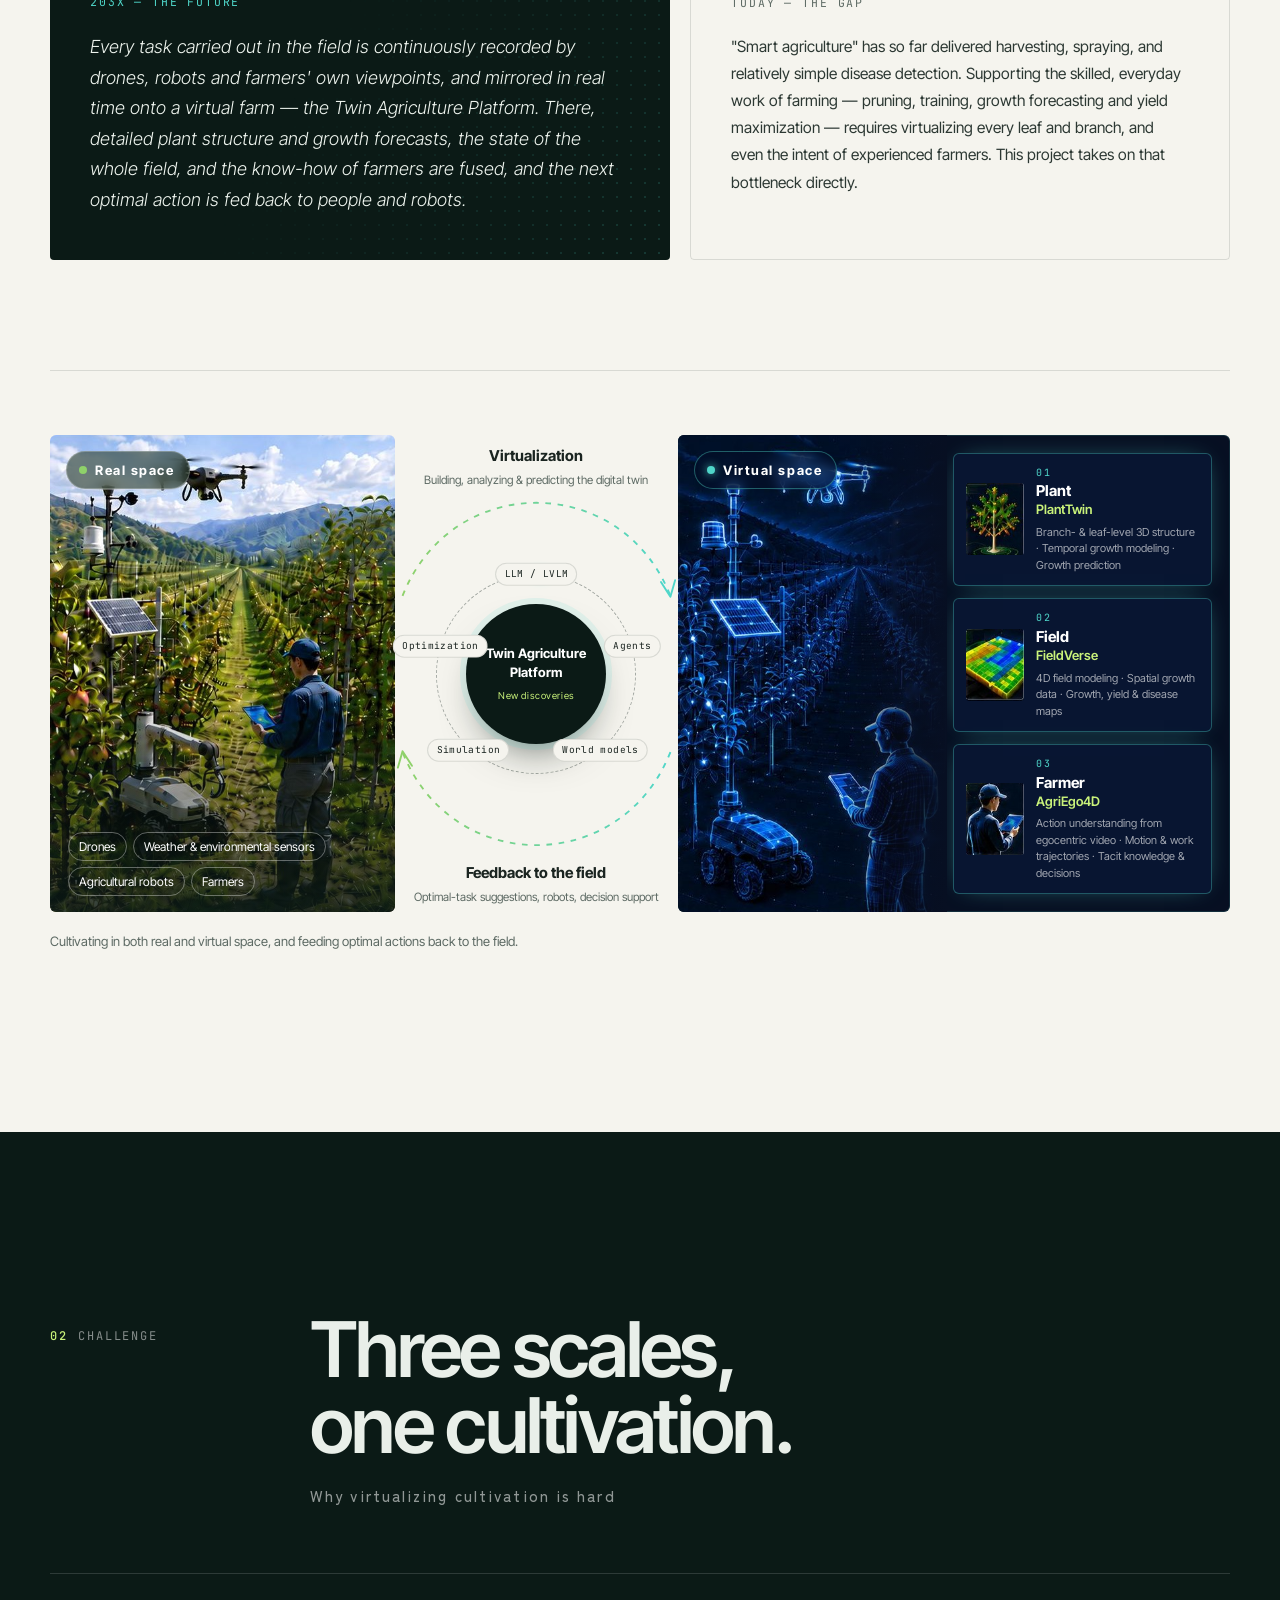
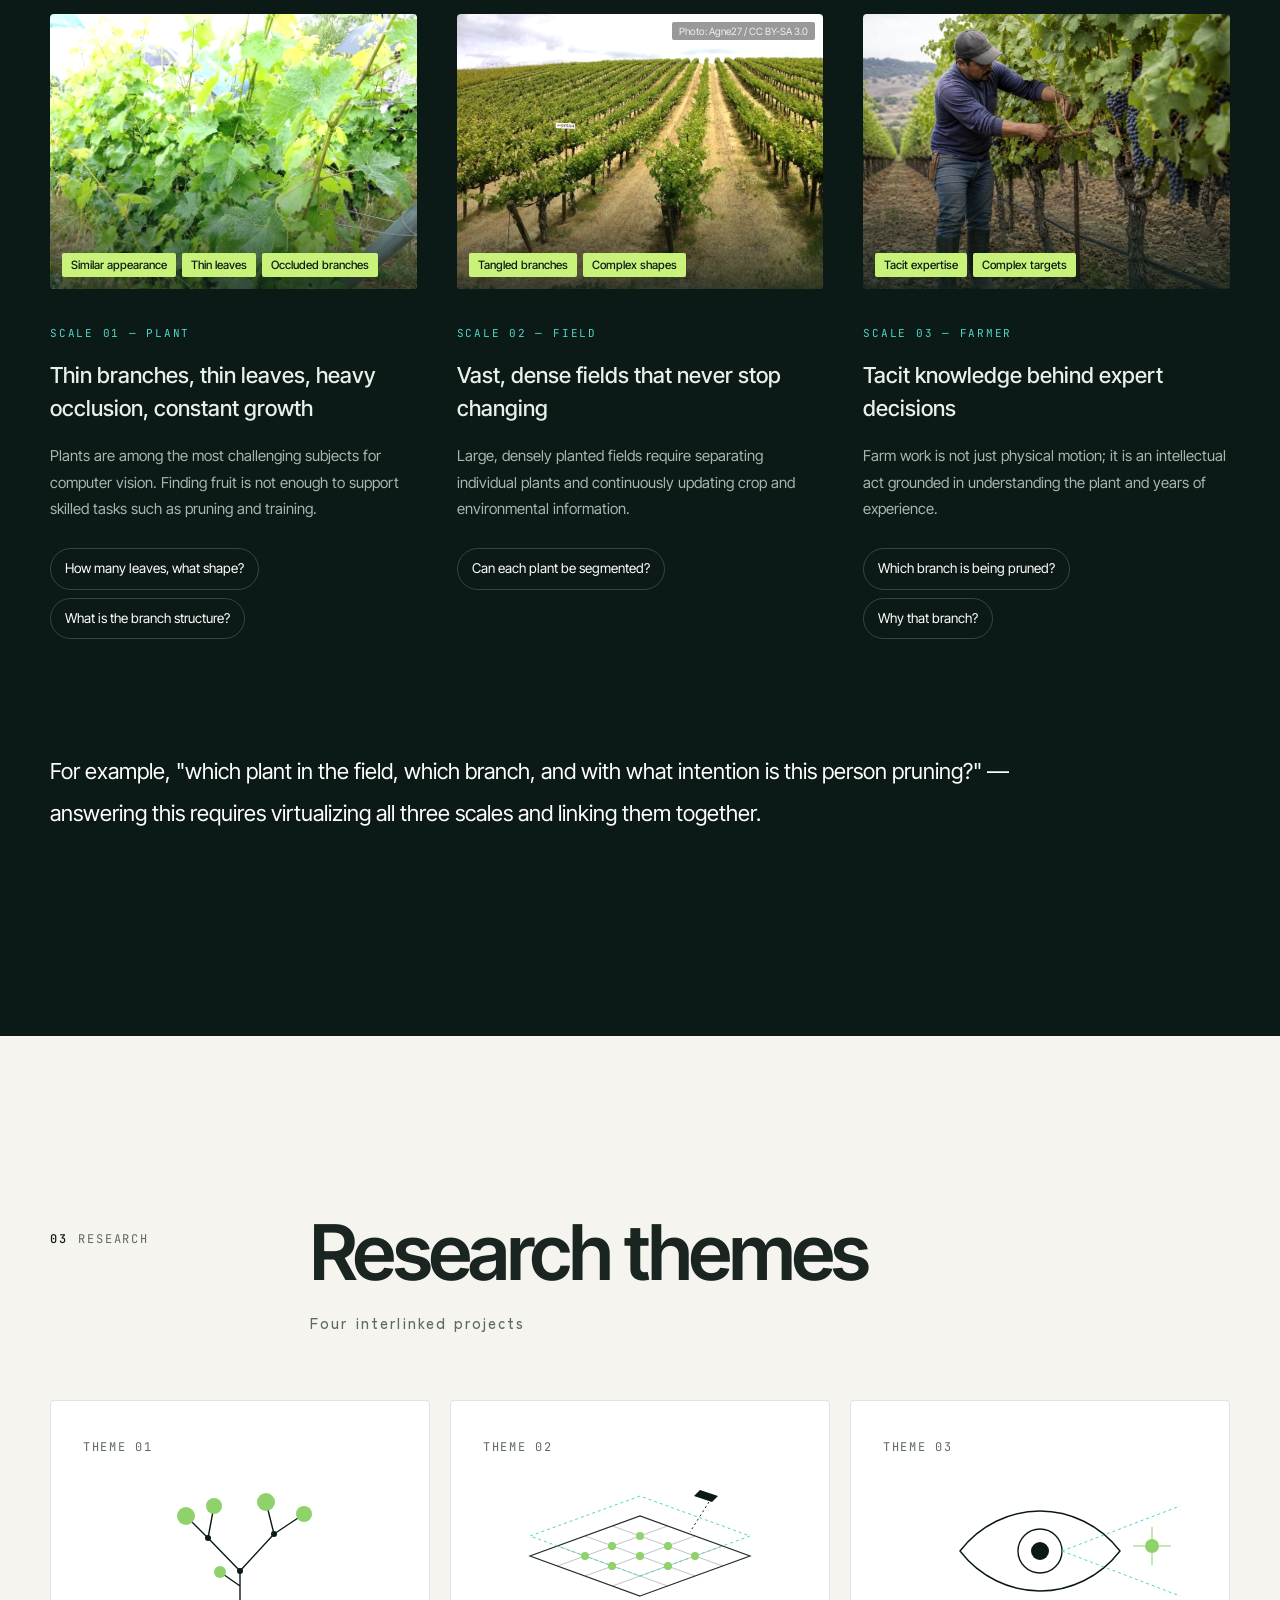
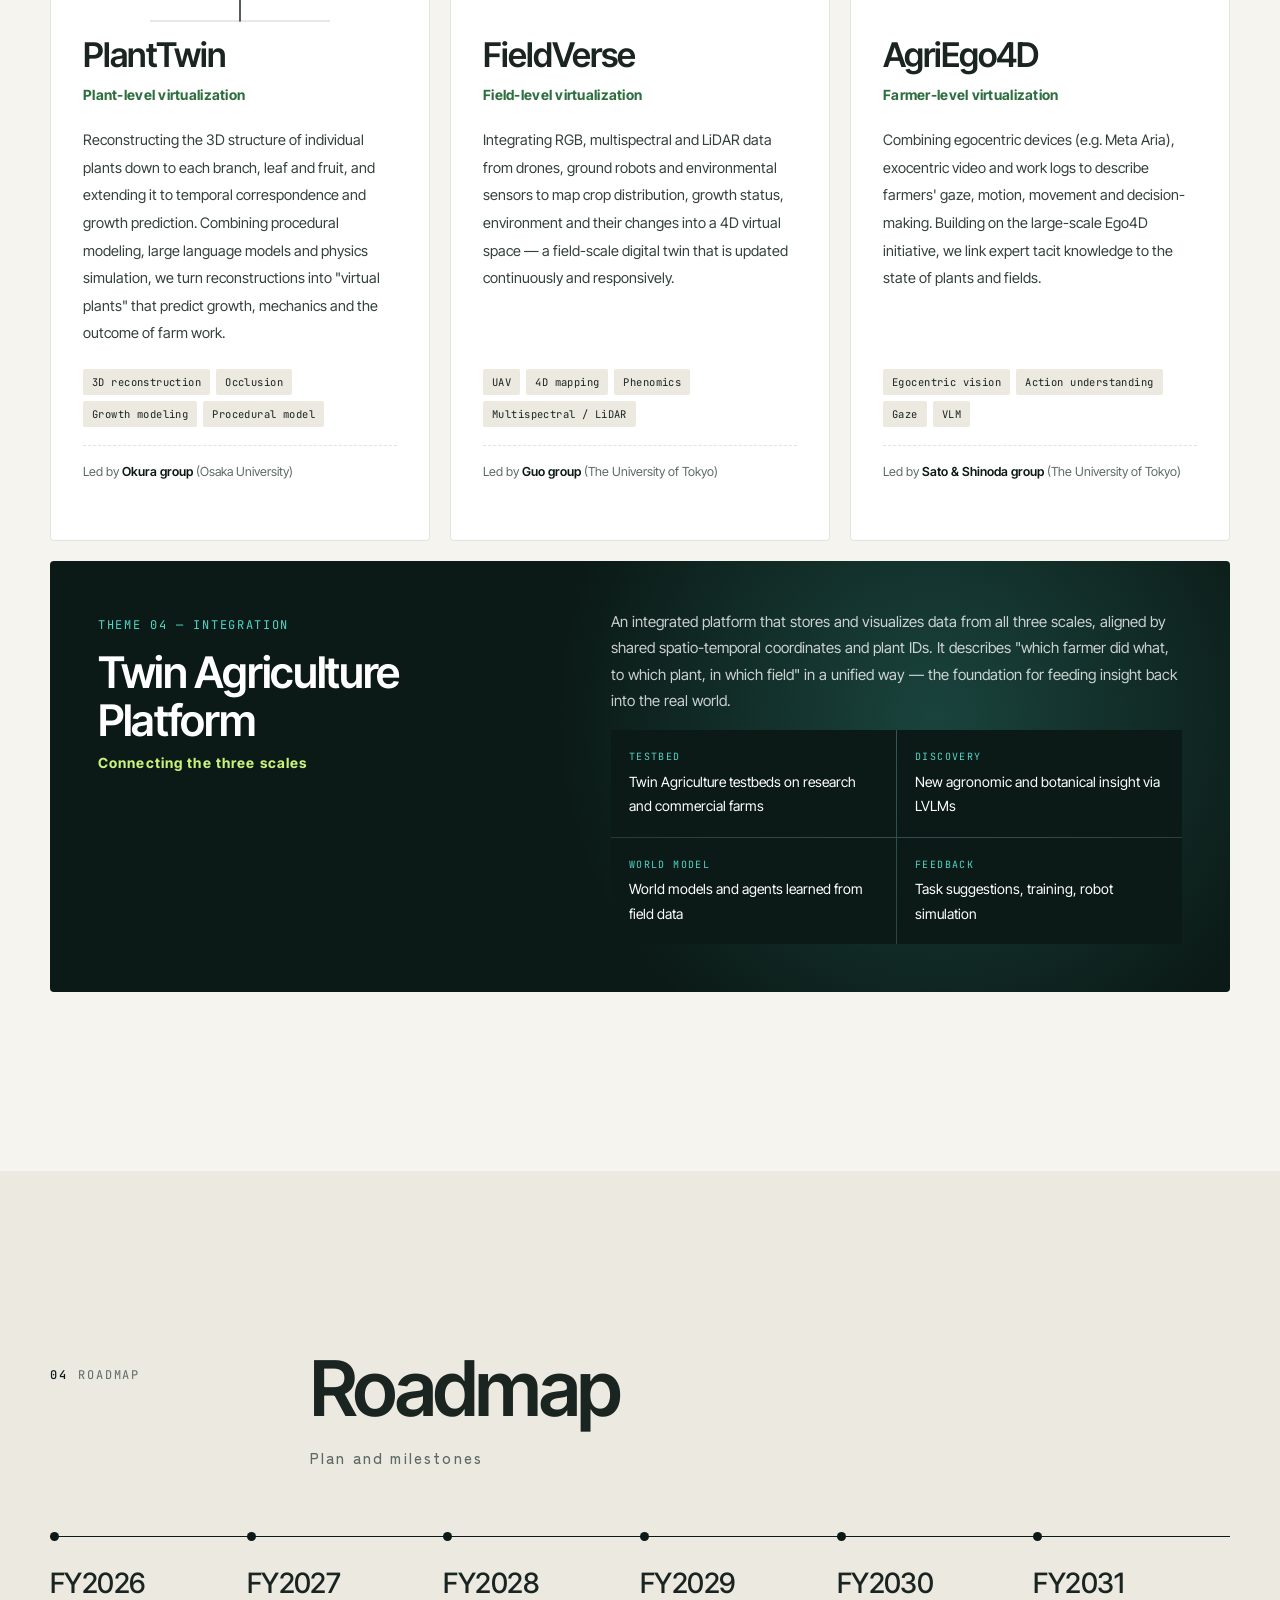
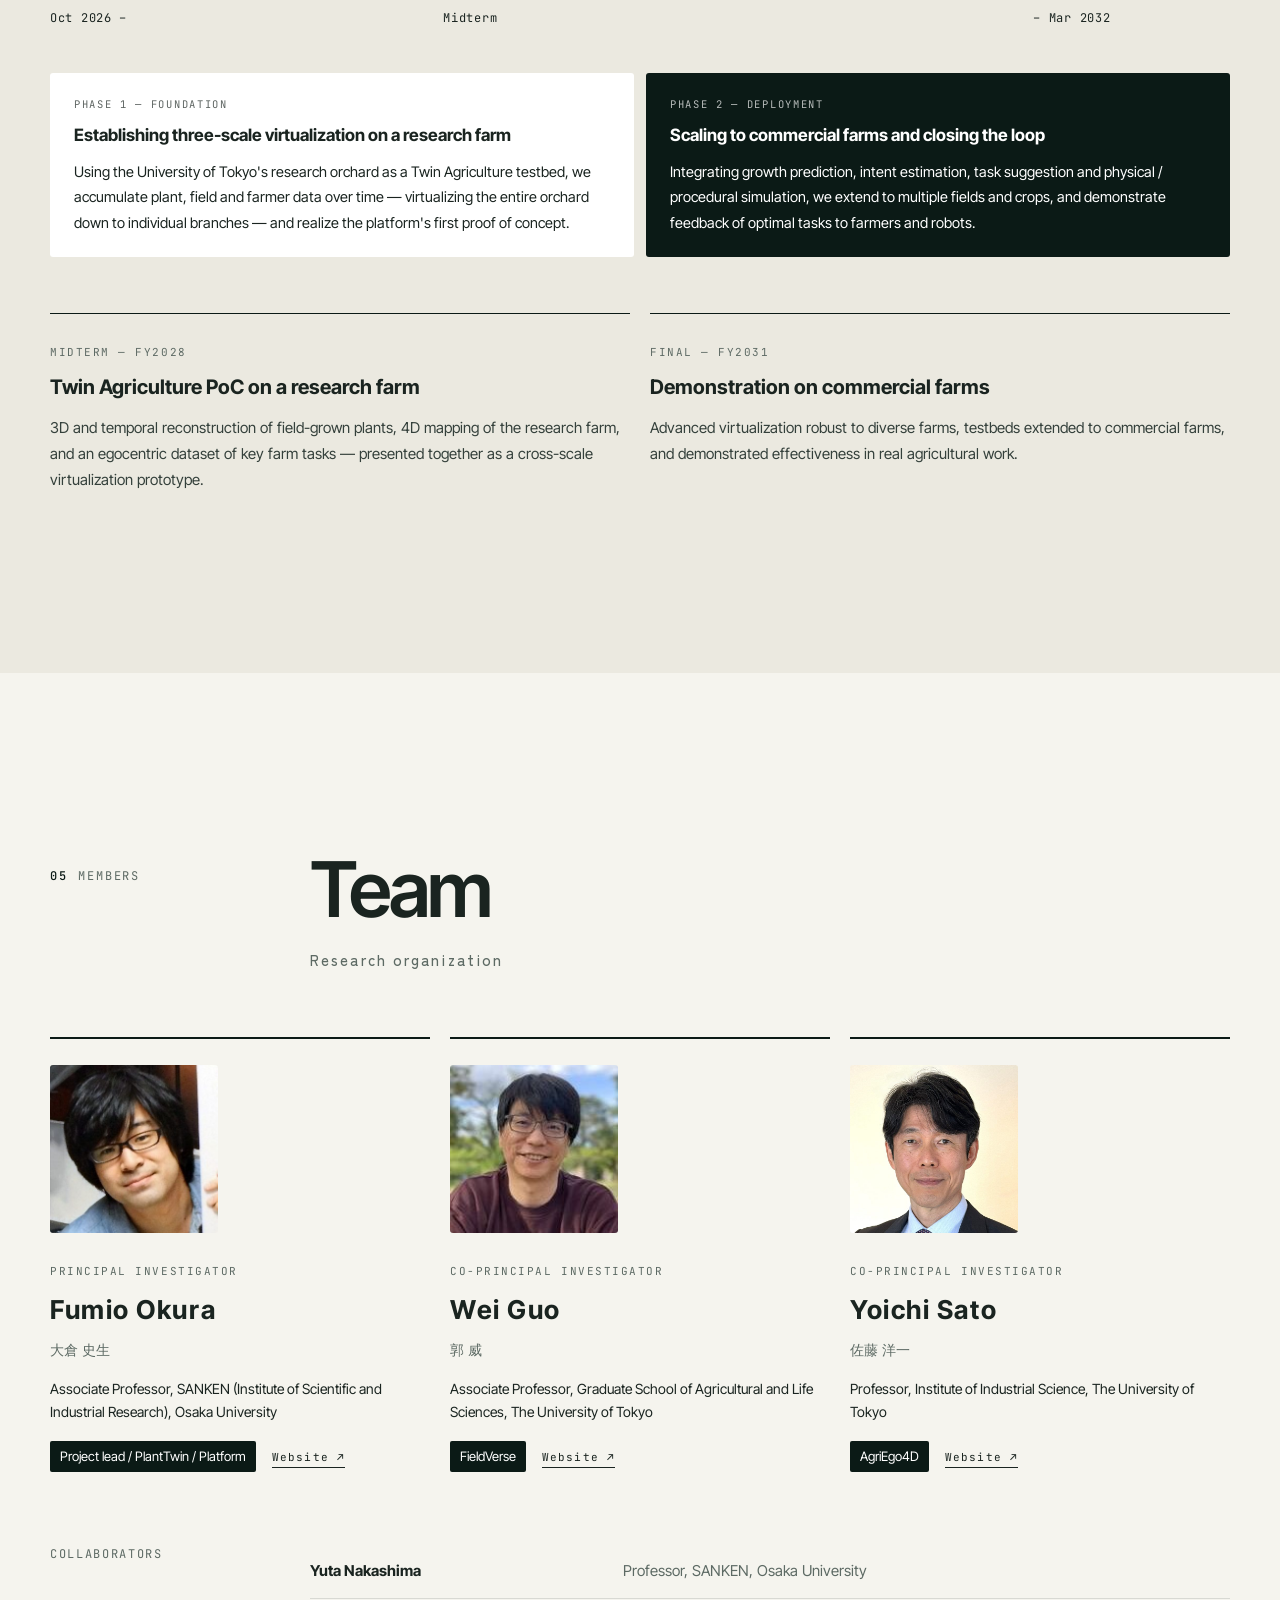
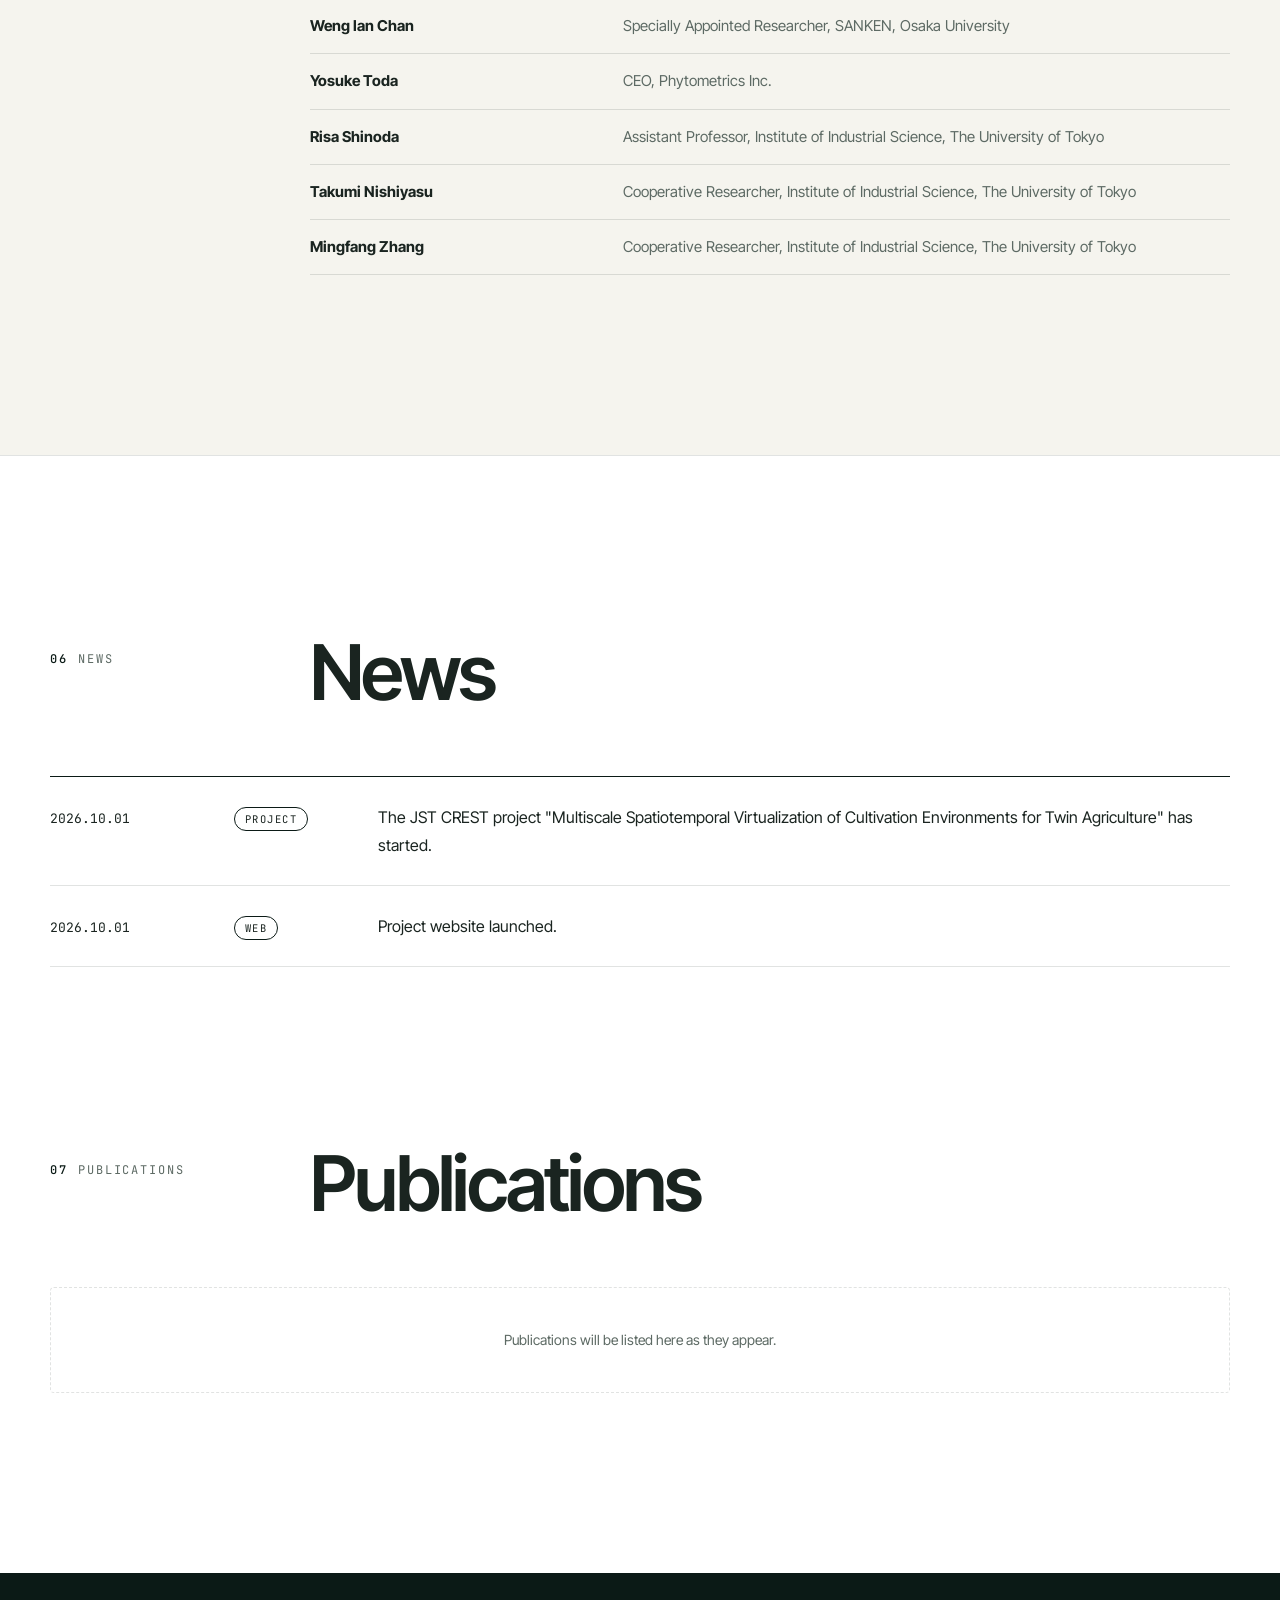
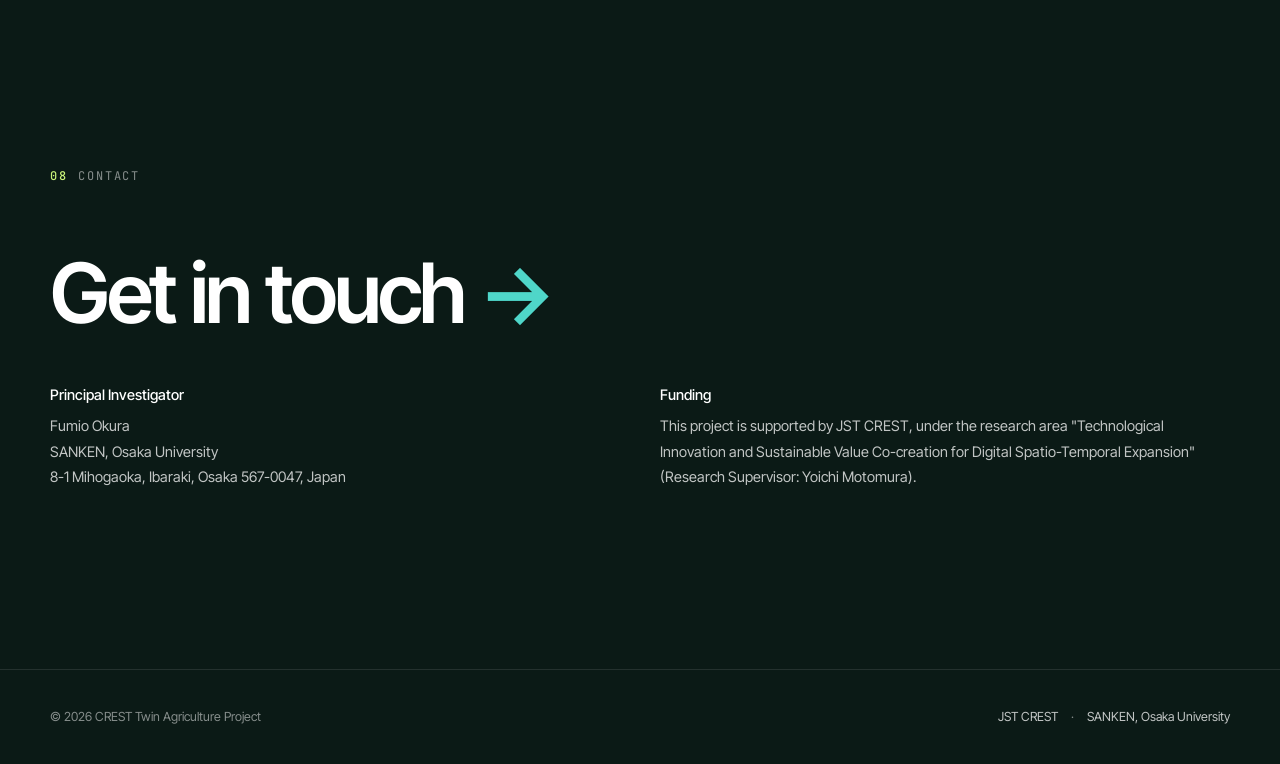
==== commit b5d06292: "." ====
--- a/en/index.html
+++ b/en/index.html
@@ -156,7 +156,7 @@
         <div class="challenge-q"><span>Which branch is being pruned?</span><span>Why that branch?</span></div>
       </div>
     </div>
-    <p class="challenge-note rv"><span class="eg">For example:</span> "Which plant in the field, which branch, and with what intention is this person pruning?" — answering this requires virtualizing all three scales and linking them together.</p>
+    <p class="challenge-note rv">For example, "which plant in the field, which branch, and with what intention is this person pruning?" — answering this requires virtualizing all three scales and linking them together.</p>
   </div>
 </section>
 
@@ -341,7 +341,7 @@
         <tr><td>Weng Ian Chan</td><td>Specially Appointed Researcher, SANKEN, Osaka University</td></tr>
         <tr><td>Yosuke Toda</td><td>CEO, Phytometrics Inc.</td></tr>
         <tr><td>Risa Shinoda</td><td>Assistant Professor, Institute of Industrial Science, The University of Tokyo</td></tr>
-        <tr><td>Takumi Nishiho</td><td>Cooperative Researcher, Institute of Industrial Science, The University of Tokyo</td></tr>
+        <tr><td>Takumi Nishiyasu</td><td>Cooperative Researcher, Institute of Industrial Science, The University of Tokyo</td></tr>
         <tr><td>Mingfang Zhang</td><td>Cooperative Researcher, Institute of Industrial Science, The University of Tokyo</td></tr>
       </table>
     </div>
--- a/assets/css/style.css
+++ b/assets/css/style.css
@@ -212,10 +212,7 @@
 .ch-img::after { content: ""; position: absolute; inset: 0; background: linear-gradient(to top, rgba(11,26,22,.75), transparent 50%); }
 .ch-img figcaption { position: absolute; z-index: 2; left: 12px; right: 12px; bottom: 12px; display: flex; flex-wrap: wrap; gap: 6px; }
 .ch-img figcaption span { font-size: 11.5px; color: var(--ink); background: var(--accent); padding: 2px 9px; border-radius: 2px; font-weight: 500; }
-.challenge-note .eg { display: inline-block; font-size: .72em; font-family: var(--f-mono); letter-spacing: .16em; color: var(--accent);
-  border: 1px solid rgba(201,242,122,.5); border-radius: 99px; padding: 1px 12px; margin-right: 12px; vertical-align: .2em; }
-html[lang="ja"] .challenge-note .eg { font-family: var(--f-jp); letter-spacing: .1em; }
-
+html[lang="ja"] 
 /* Member photos */
 .pi .avatar img { transition: transform .8s var(--ease); object-position: center 25%; }
 a.avatar { display: grid; text-decoration: none; }
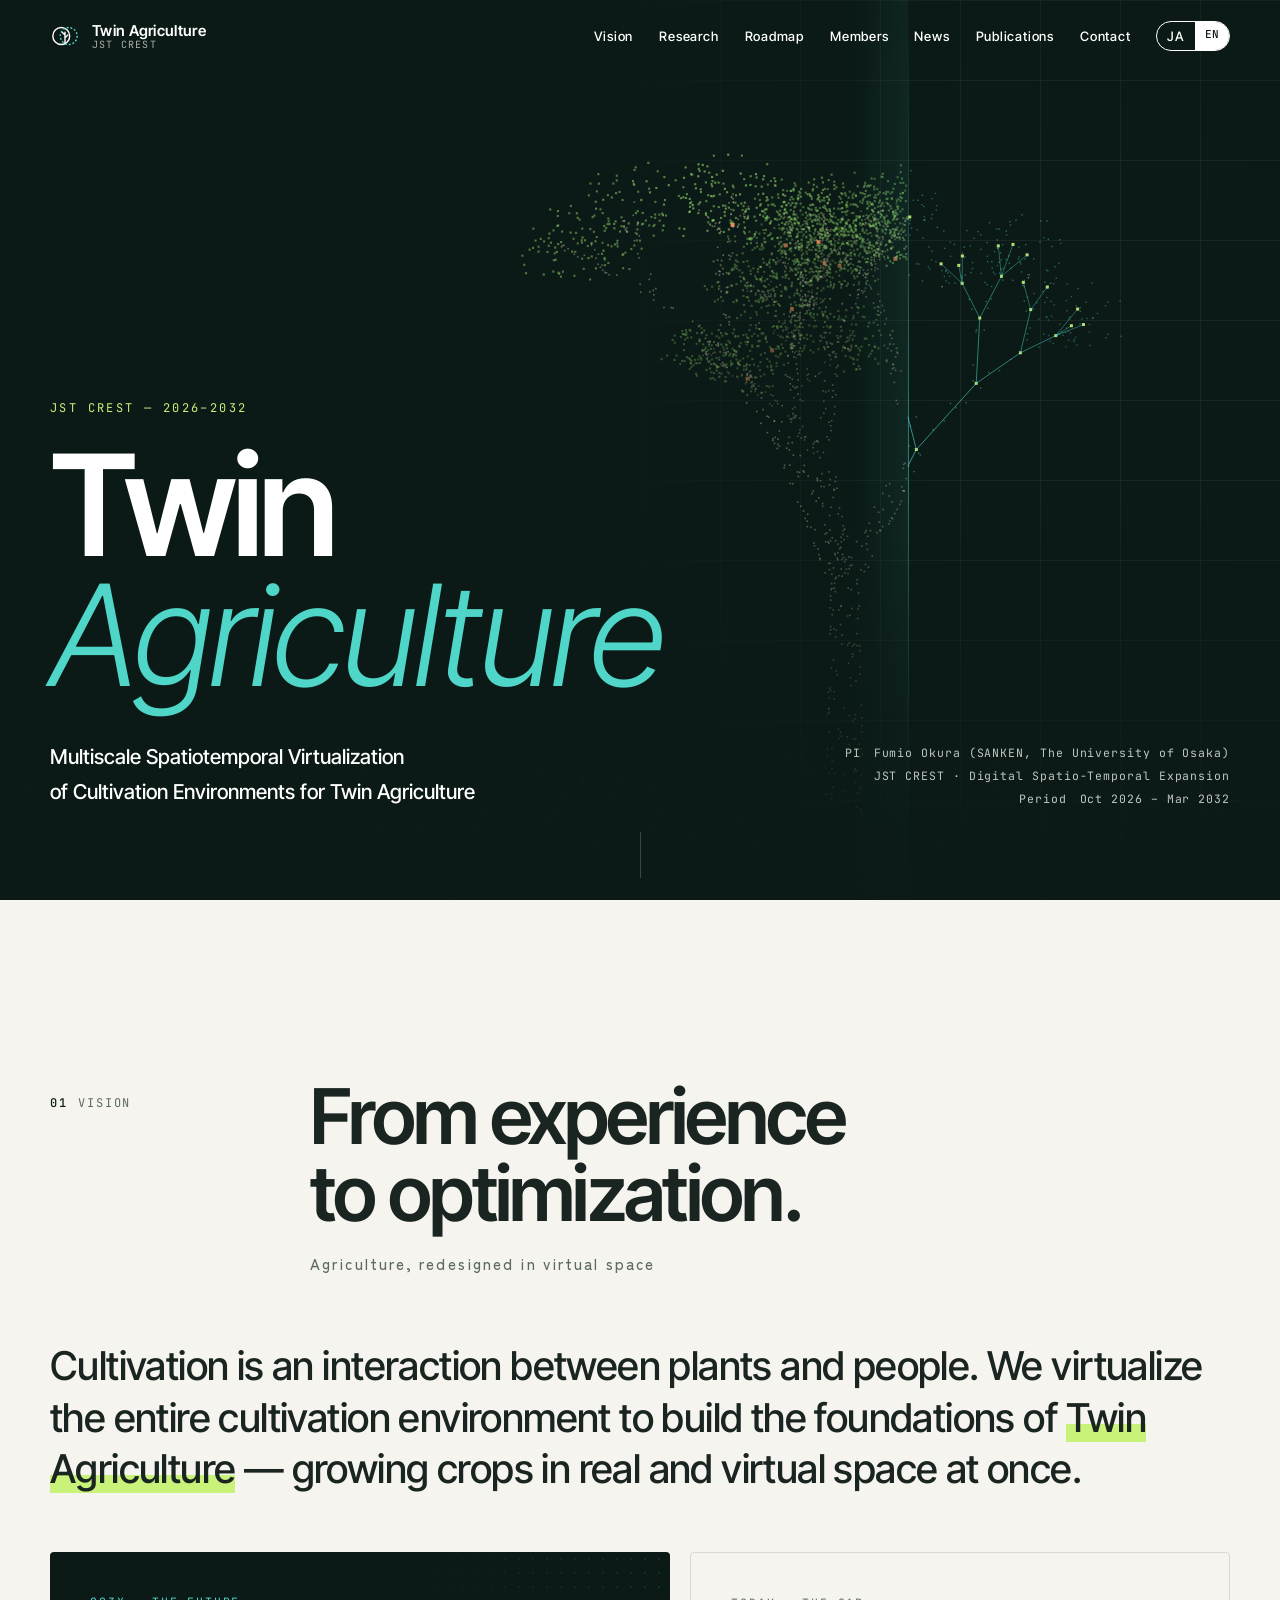
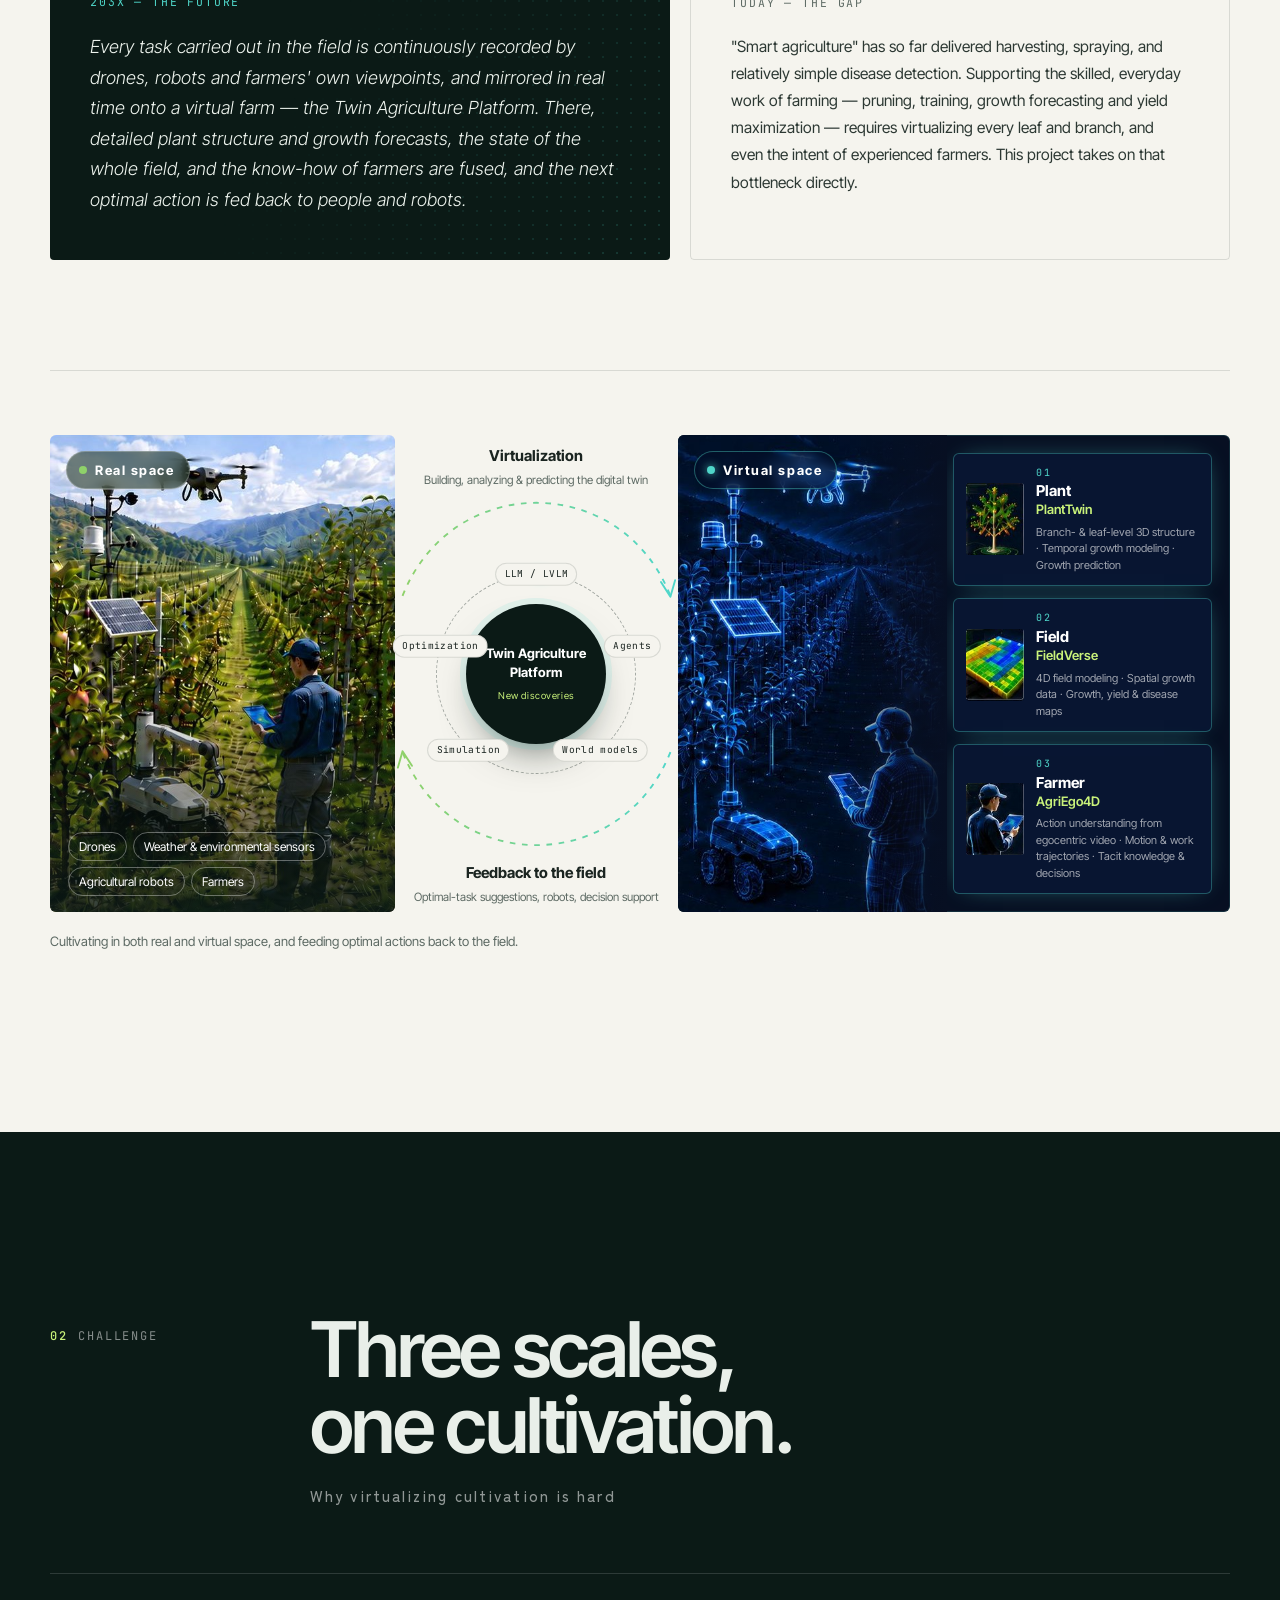
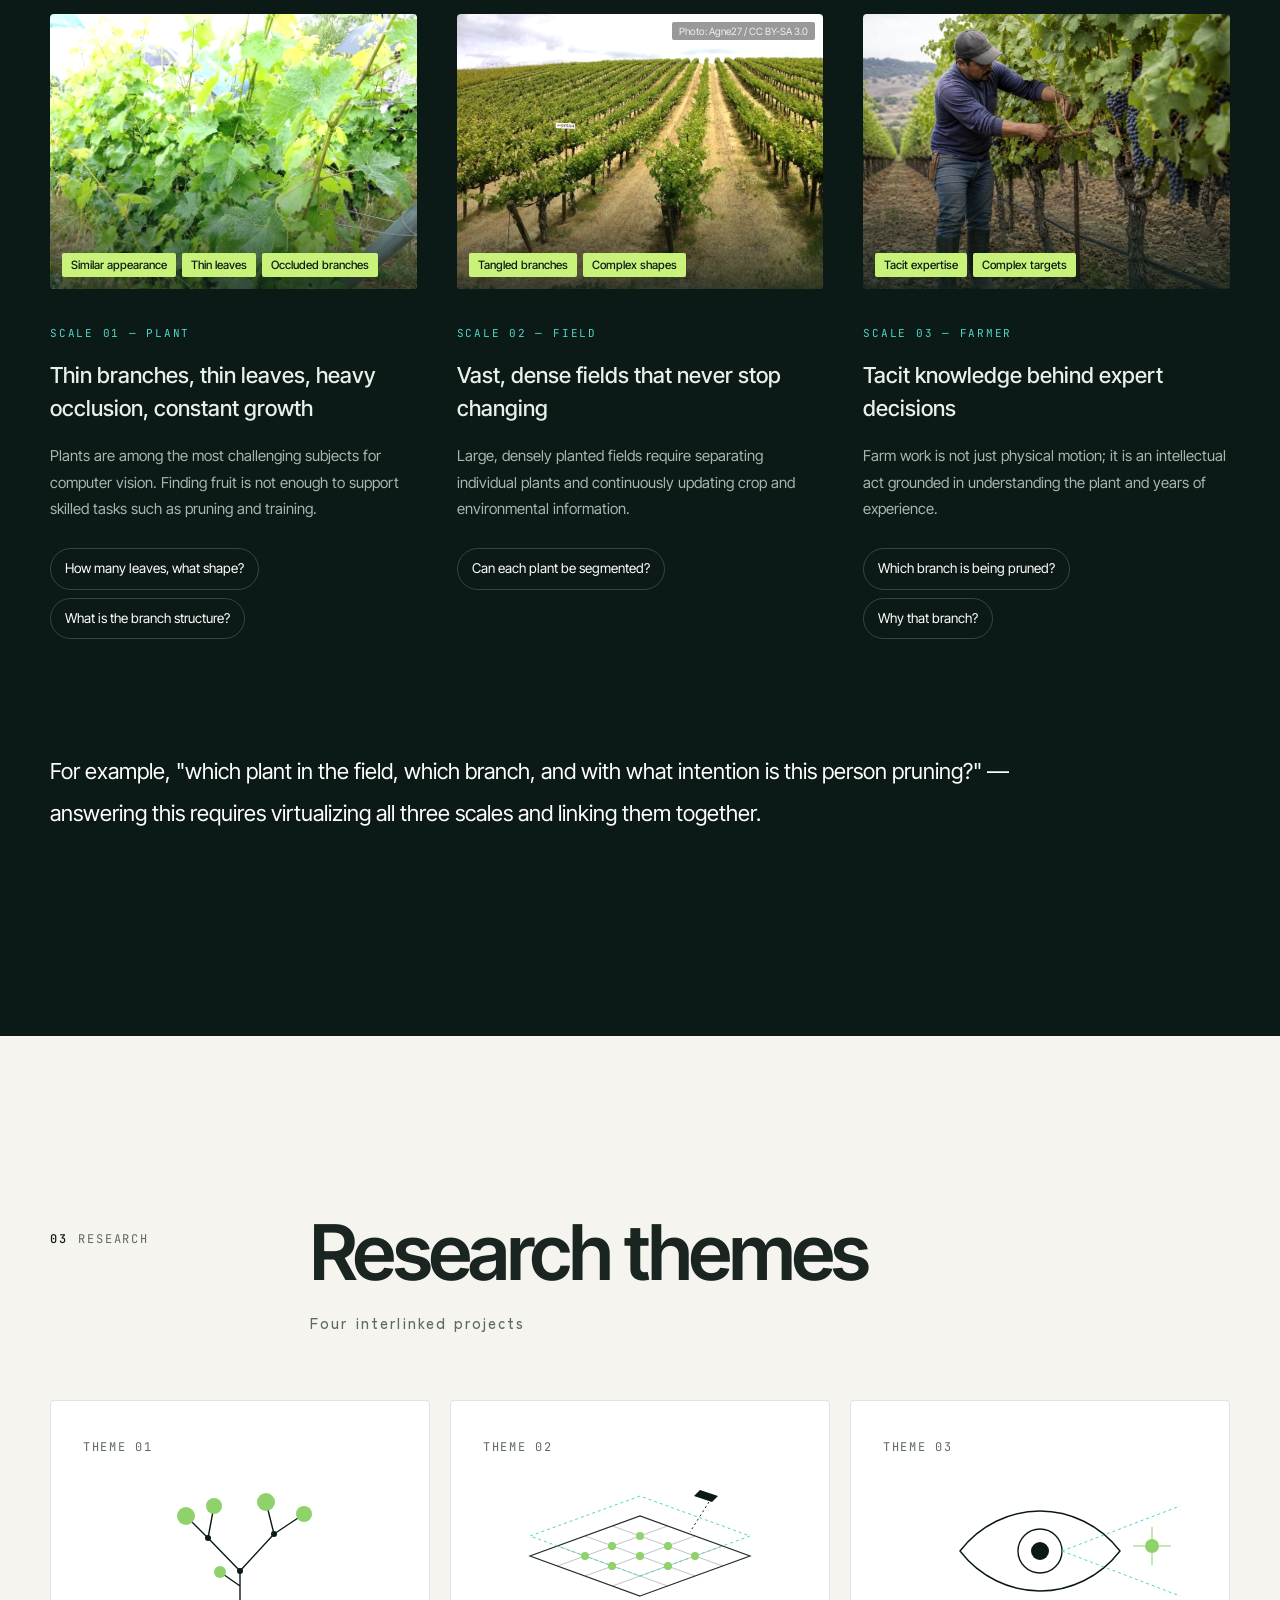
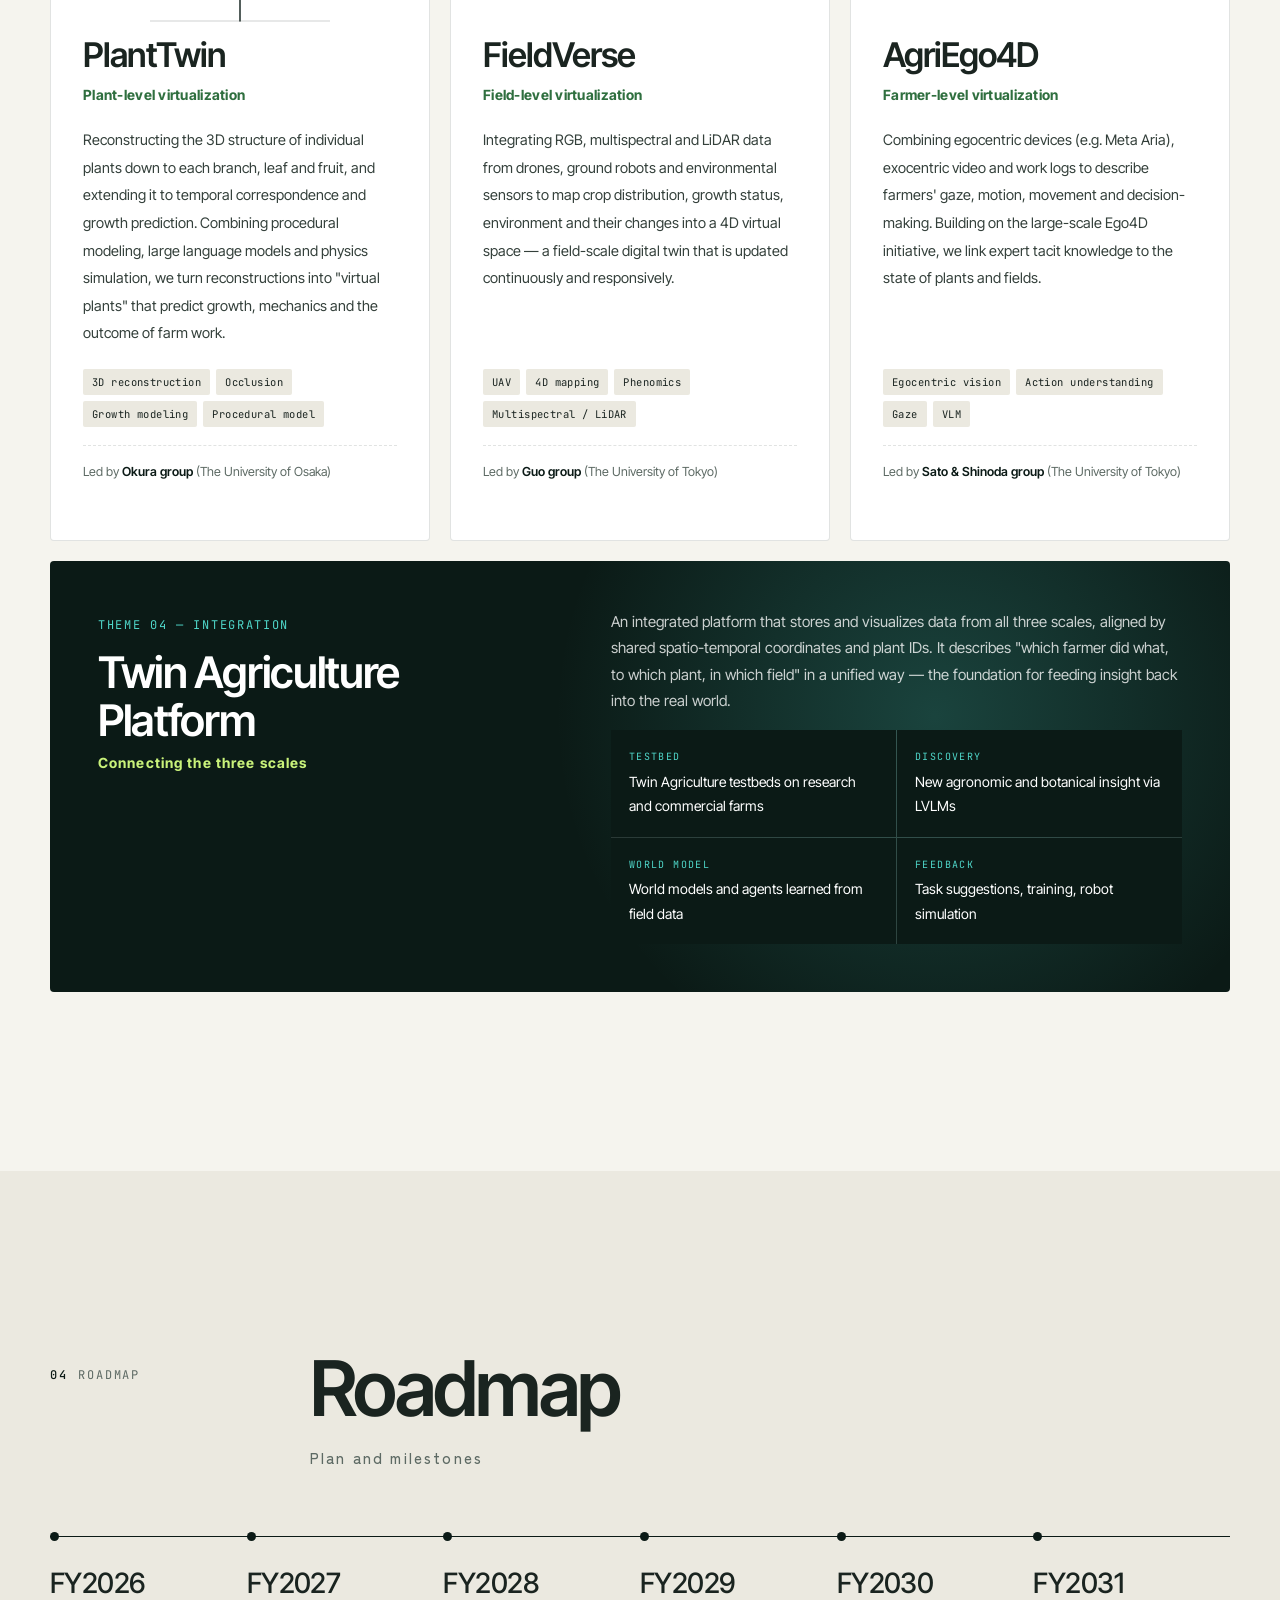
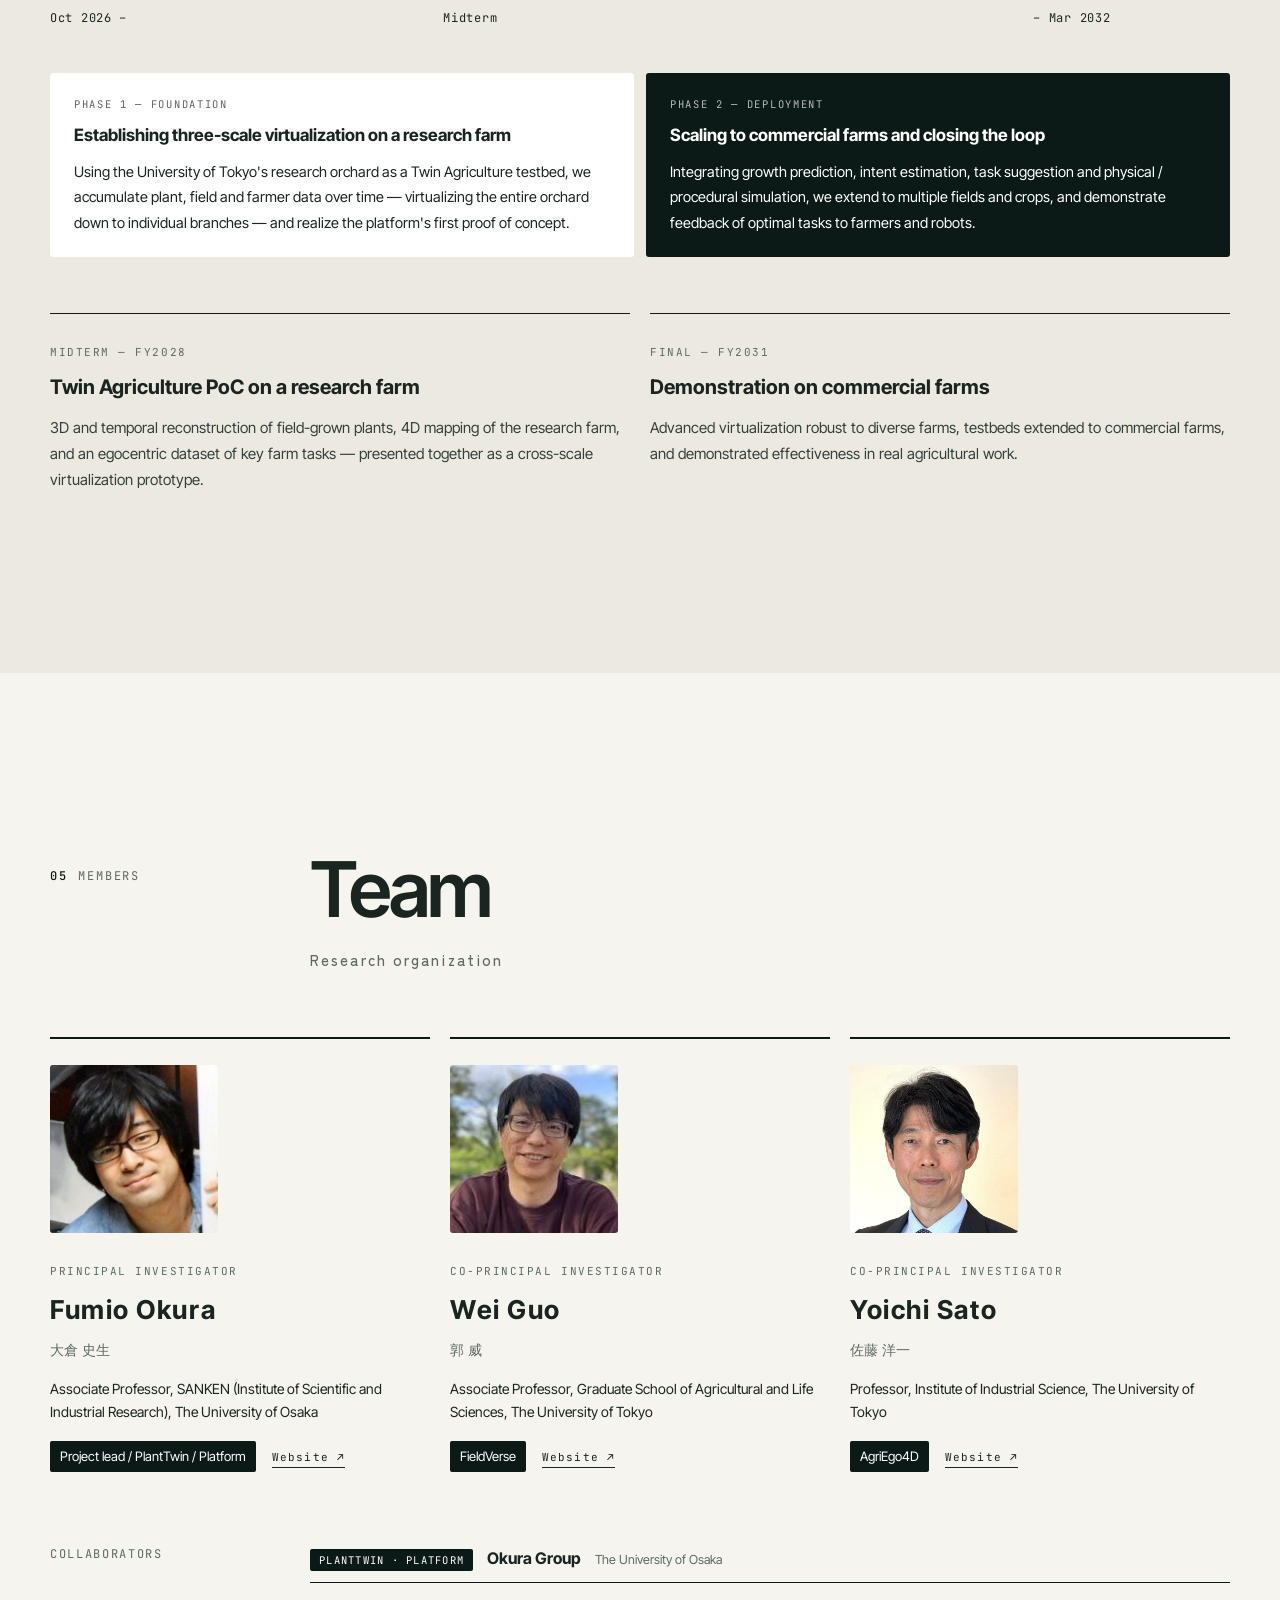
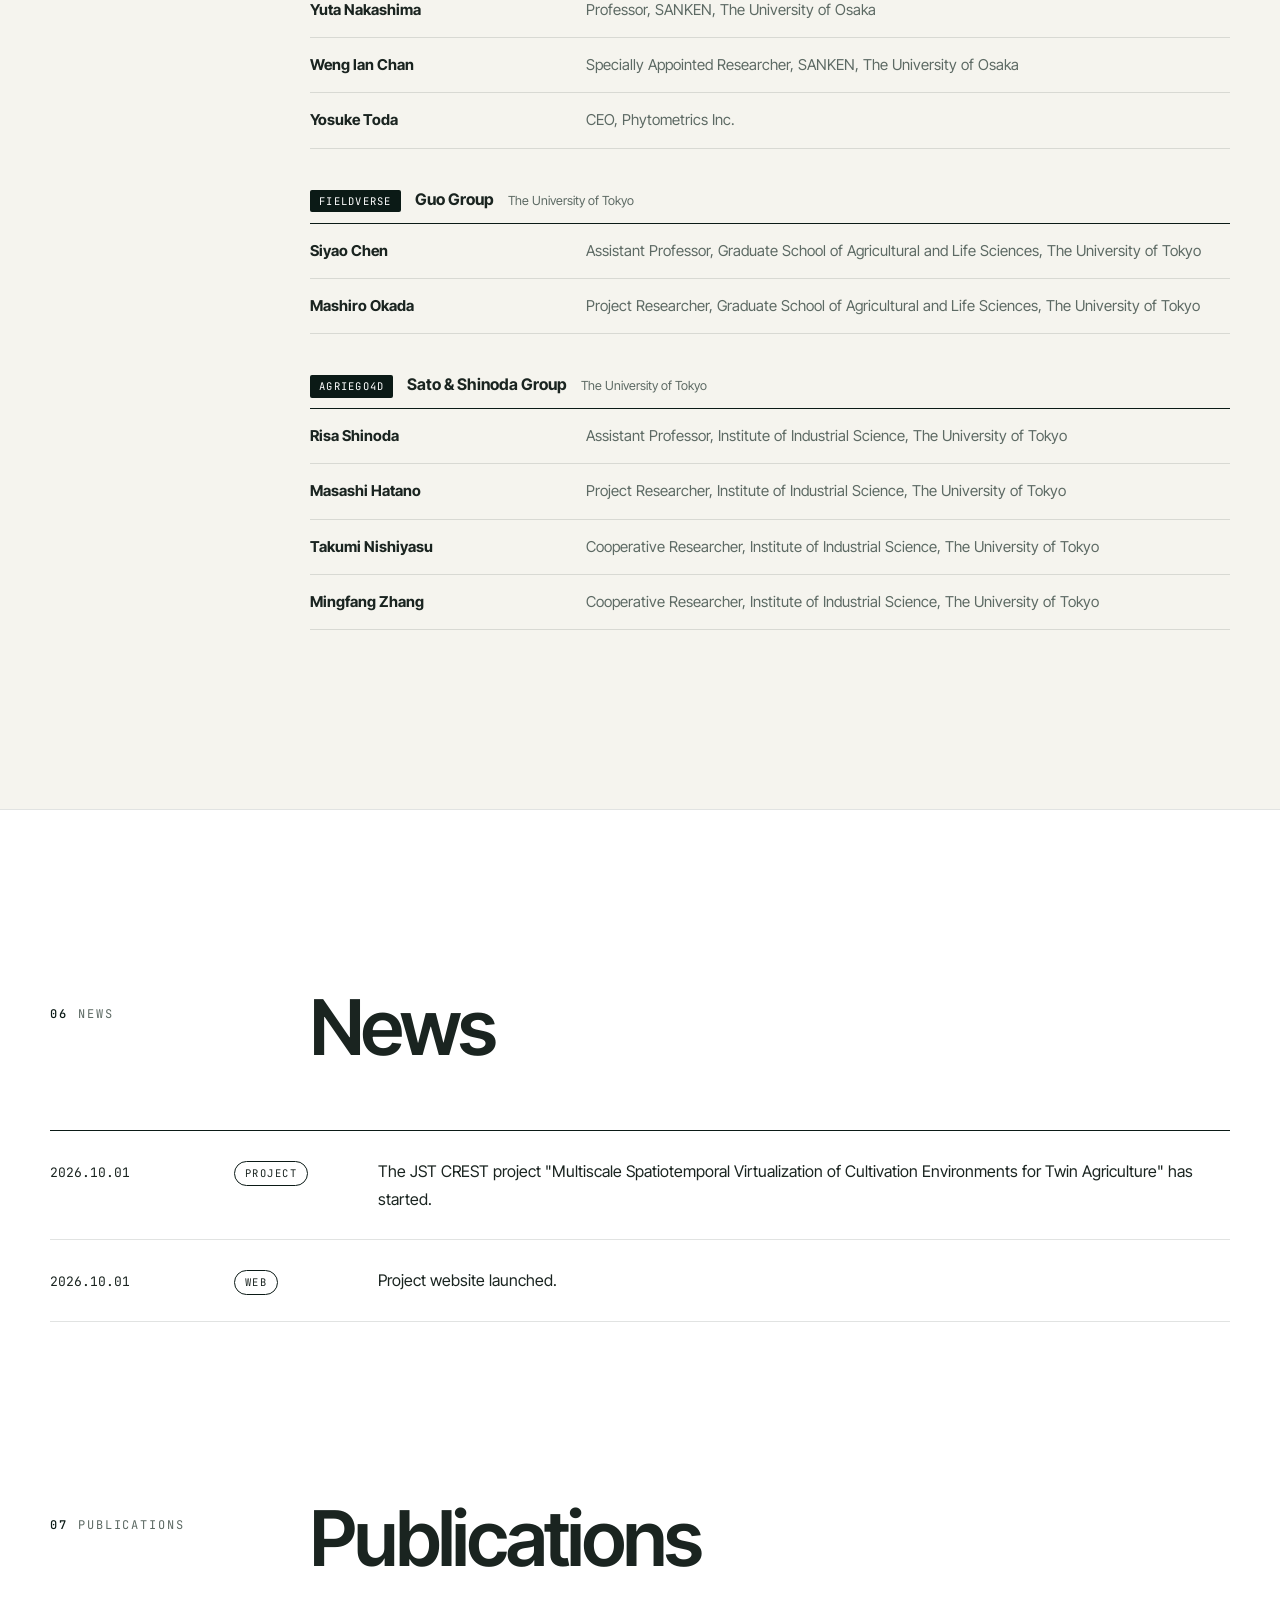
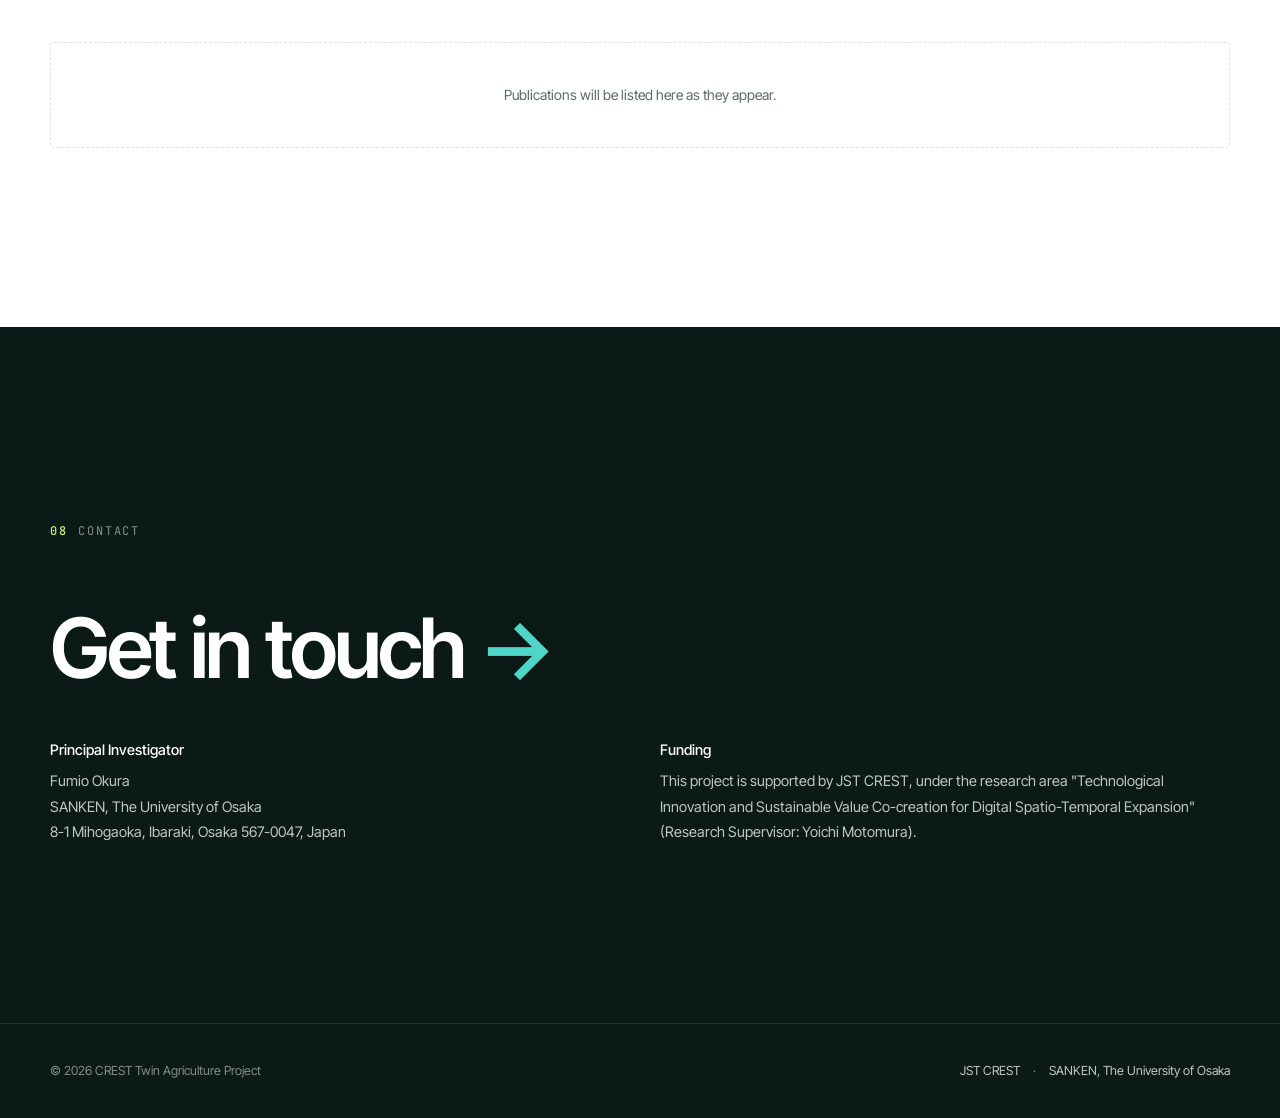
==== commit d072ad27: "." ====
--- a/en/index.html
+++ b/en/index.html
@@ -56,7 +56,7 @@
     <h1>Twin<br><span class="thin">Agriculture</span></h1>
     <div class="hero-sub">
       <p class="hero-title-ja">Multiscale Spatiotemporal Virtualization<br>of Cultivation Environments for Twin Agriculture</p>
-      <p class="hero-meta">PI　Fumio Okura (SANKEN, Osaka University)<br>JST CREST · Digital Spatio-Temporal Expansion<br>Period　Oct 2026 – Mar 2032</p>
+      <p class="hero-meta">PI　Fumio Okura (SANKEN, The University of Osaka)<br>JST CREST · Digital Spatio-Temporal Expansion<br>Period　Oct 2026 – Mar 2032</p>
     </div>
   </div>
   <div class="scroll-cue" aria-hidden="true"></div>
@@ -188,7 +188,7 @@
         <p class="scale-ja">Plant-level virtualization</p>
         <p>Reconstructing the 3D structure of individual plants down to each branch, leaf and fruit, and extending it to temporal correspondence and growth prediction. Combining procedural modeling, large language models and physics simulation, we turn reconstructions into "virtual plants" that predict growth, mechanics and the outcome of farm work.</p>
         <div class="tags"><span>3D reconstruction</span><span>Occlusion</span><span>Growth modeling</span><span>Procedural model</span></div>
-        <p class="lead">Led by <b>Okura group</b> (Osaka University)</p>
+        <p class="lead">Led by <b>Okura group</b> (The University of Osaka)</p>
       </article>
 
       <article class="project rv d1">
@@ -310,7 +310,7 @@
         <span class="role">PRINCIPAL INVESTIGATOR</span>
         <h3 class="en">Fumio Okura</h3>
         <span class="en-name">大倉 史生</span>
-        <p class="aff">Associate Professor, SANKEN (Institute of Scientific and Industrial Research), Osaka University</p>
+        <p class="aff">Associate Professor, SANKEN (Institute of Scientific and Industrial Research), The University of Osaka</p>
         <span class="theme">Project lead / PlantTwin / Platform</span>
         <a class="link" href="https://fokura.jp/" target="_blank" rel="noopener">Website ↗</a>
       </div>
@@ -336,14 +336,32 @@
 
     <div class="collab rv">
       <h4>COLLABORATORS</h4>
-      <table>
-        <tr><td>Yuta Nakashima</td><td>Professor, SANKEN, Osaka University</td></tr>
-        <tr><td>Weng Ian Chan</td><td>Specially Appointed Researcher, SANKEN, Osaka University</td></tr>
-        <tr><td>Yosuke Toda</td><td>CEO, Phytometrics Inc.</td></tr>
-        <tr><td>Risa Shinoda</td><td>Assistant Professor, Institute of Industrial Science, The University of Tokyo</td></tr>
-        <tr><td>Takumi Nishiyasu</td><td>Cooperative Researcher, Institute of Industrial Science, The University of Tokyo</td></tr>
-        <tr><td>Mingfang Zhang</td><td>Cooperative Researcher, Institute of Industrial Science, The University of Tokyo</td></tr>
-      </table>
+      <div class="cg-list">
+        <div class="cg">
+          <div class="cg-head"><span class="cg-tag">PLANTTWIN · PLATFORM</span><b>Okura Group</b><small>The University of Osaka</small></div>
+          <table>
+            <tr><td>Yuta Nakashima</td><td>Professor, SANKEN, The University of Osaka</td></tr>
+            <tr><td>Weng Ian Chan</td><td>Specially Appointed Researcher, SANKEN, The University of Osaka</td></tr>
+            <tr><td>Yosuke Toda</td><td>CEO, Phytometrics Inc.</td></tr>
+          </table>
+        </div>
+        <div class="cg">
+          <div class="cg-head"><span class="cg-tag">FIELDVERSE</span><b>Guo Group</b><small>The University of Tokyo</small></div>
+          <table>
+            <tr><td>Siyao Chen</td><td>Assistant Professor, Graduate School of Agricultural and Life Sciences, The University of Tokyo</td></tr>
+            <tr><td>Mashiro Okada</td><td>Project Researcher, Graduate School of Agricultural and Life Sciences, The University of Tokyo</td></tr>
+          </table>
+        </div>
+        <div class="cg">
+          <div class="cg-head"><span class="cg-tag">AGRIEGO4D</span><b>Sato & Shinoda Group</b><small>The University of Tokyo</small></div>
+          <table>
+            <tr><td>Risa Shinoda</td><td>Assistant Professor, Institute of Industrial Science, The University of Tokyo</td></tr>
+            <tr><td>Masashi Hatano</td><td>Project Researcher, Institute of Industrial Science, The University of Tokyo</td></tr>
+            <tr><td>Takumi Nishiyasu</td><td>Cooperative Researcher, Institute of Industrial Science, The University of Tokyo</td></tr>
+            <tr><td>Mingfang Zhang</td><td>Cooperative Researcher, Institute of Industrial Science, The University of Tokyo</td></tr>
+          </table>
+        </div>
+      </div>
     </div>
   </div>
 </section>
@@ -382,7 +400,7 @@
     </div>
     <a class="contact-big rv" href="mailto:okura@im.sanken.osaka-u.ac.jp">Get in touch <span class="arrow">→</span></a>
     <div class="contact-info rv">
-      <div><b>Principal Investigator</b>Fumio Okura<br>SANKEN, Osaka University<br>8-1 Mihogaoka, Ibaraki, Osaka 567-0047, Japan</div>
+      <div><b>Principal Investigator</b>Fumio Okura<br>SANKEN, The University of Osaka<br>8-1 Mihogaoka, Ibaraki, Osaka 567-0047, Japan</div>
       <div><b>Funding</b>This project is supported by JST CREST, under the research area "Technological Innovation and Sustainable Value Co-creation for Digital Spatio-Temporal Expansion" (Research Supervisor: Yoichi Motomura).</div>
     </div>
   </div>
@@ -393,7 +411,7 @@
 <footer class="site-footer">
   <div class="wrap">
     <span>© <span data-year>2026</span> CREST Twin Agriculture Project</span>
-    <span><a href="https://www.jst.go.jp/kisoken/crest/" target="_blank" rel="noopener">JST CREST</a>　·　<a href="https://www.sanken.osaka-u.ac.jp/" target="_blank" rel="noopener">SANKEN, Osaka University</a></span>
+    <span><a href="https://www.jst.go.jp/kisoken/crest/" target="_blank" rel="noopener">JST CREST</a>　·　<a href="https://www.sanken.osaka-u.ac.jp/" target="_blank" rel="noopener">SANKEN, The University of Osaka</a></span>
   </div>
 </footer>
 
--- a/assets/css/style.css
+++ b/assets/css/style.css
@@ -312,7 +312,12 @@
 .collab h4 { margin: 0; font-family: var(--f-mono); font-size: 12px; letter-spacing: .14em; font-weight: 400; color: var(--muted); }
 .collab table { width: 100%; border-collapse: collapse; font-size: 15px; }
 .collab td { padding: 14px 0; border-bottom: 1px solid var(--line); vertical-align: top; }
-.collab td:first-child { width: 34%; font-weight: 700; }
+.collab td:first-child { width: 30%; font-weight: 700; }
+.cg-list { display: flex; flex-direction: column; gap: 36px; }
+.cg-head { display: flex; align-items: baseline; flex-wrap: wrap; gap: 6px 14px; padding-bottom: 10px; border-bottom: 1px solid var(--ink); }
+.cg-head b { font-size: 16px; font-weight: 700; }
+.cg-head small { font-size: 12.5px; color: var(--muted); }
+.cg-tag { font-family: var(--f-mono); font-size: 10.5px; letter-spacing: .12em; color: #fff; background: var(--ink); padding: 2px 9px; border-radius: 2px; }
 .collab td:last-child { color: var(--muted); }
 
 /* News */
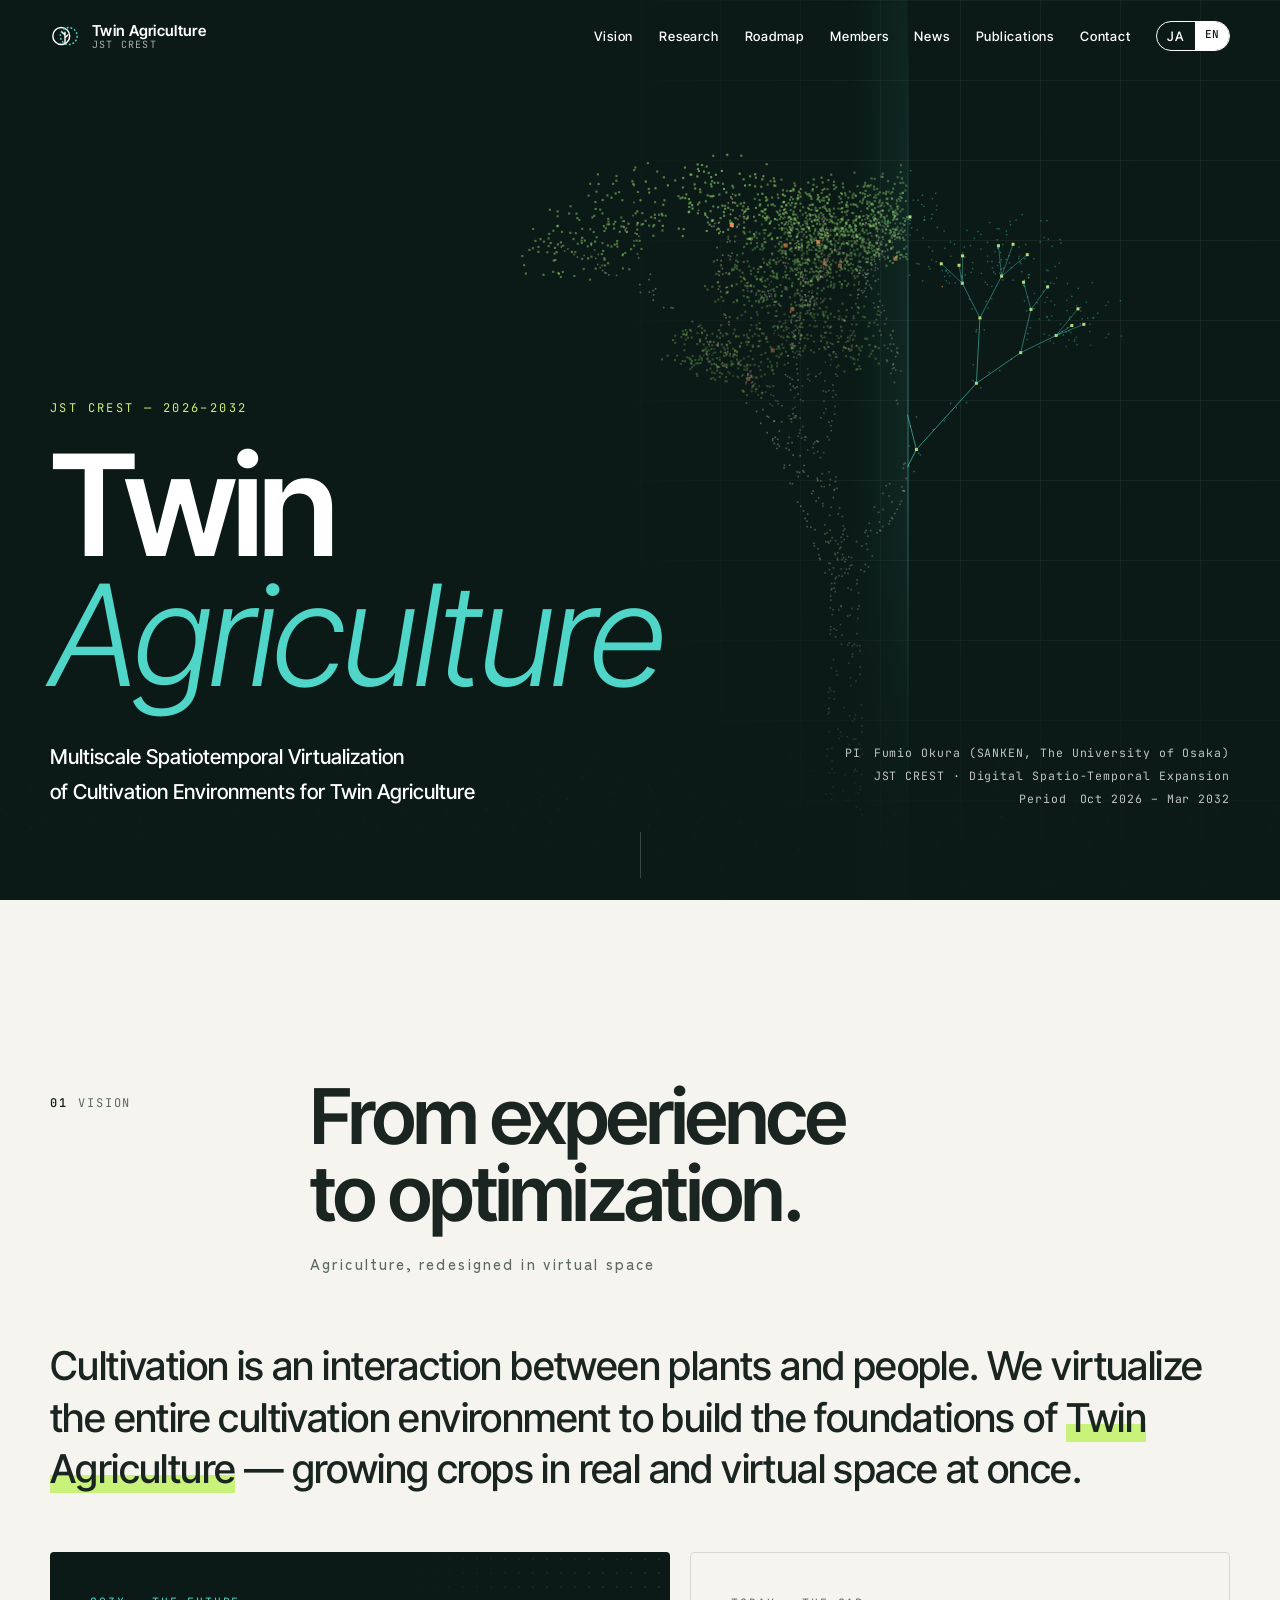
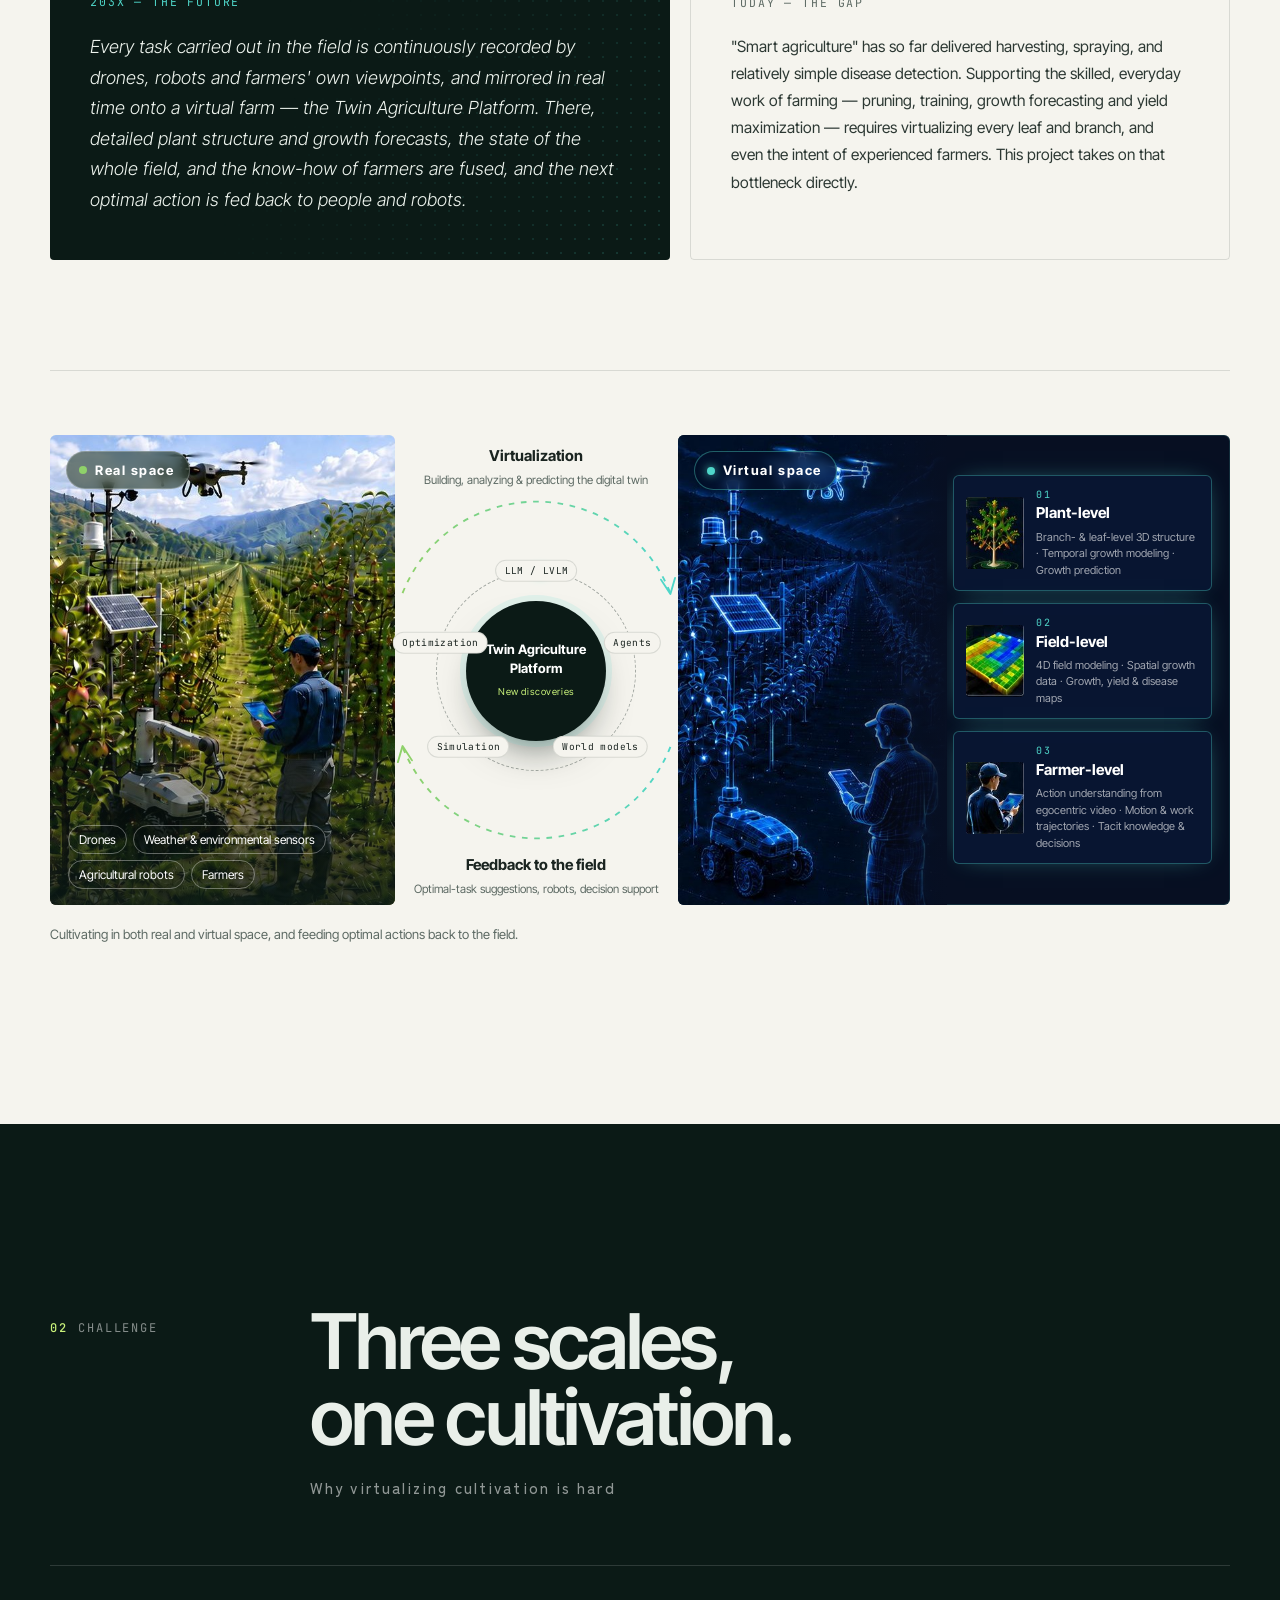
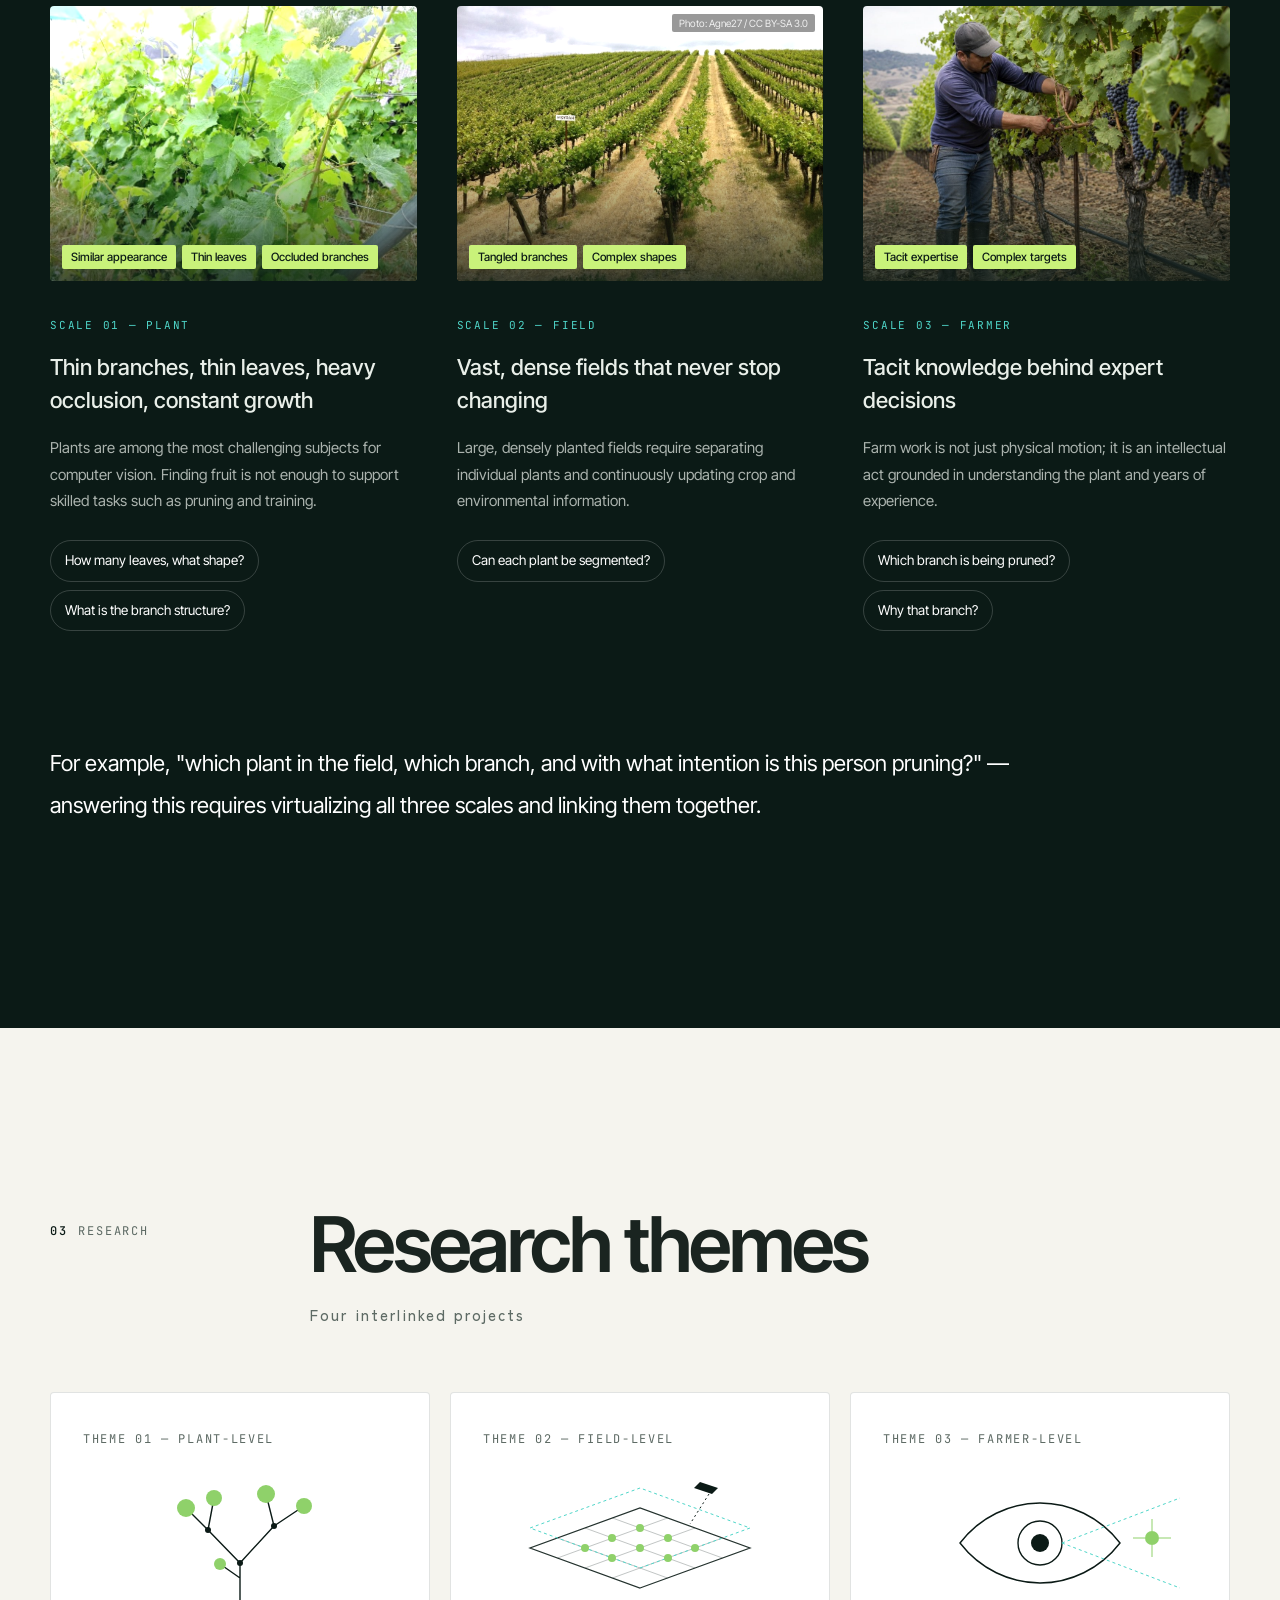
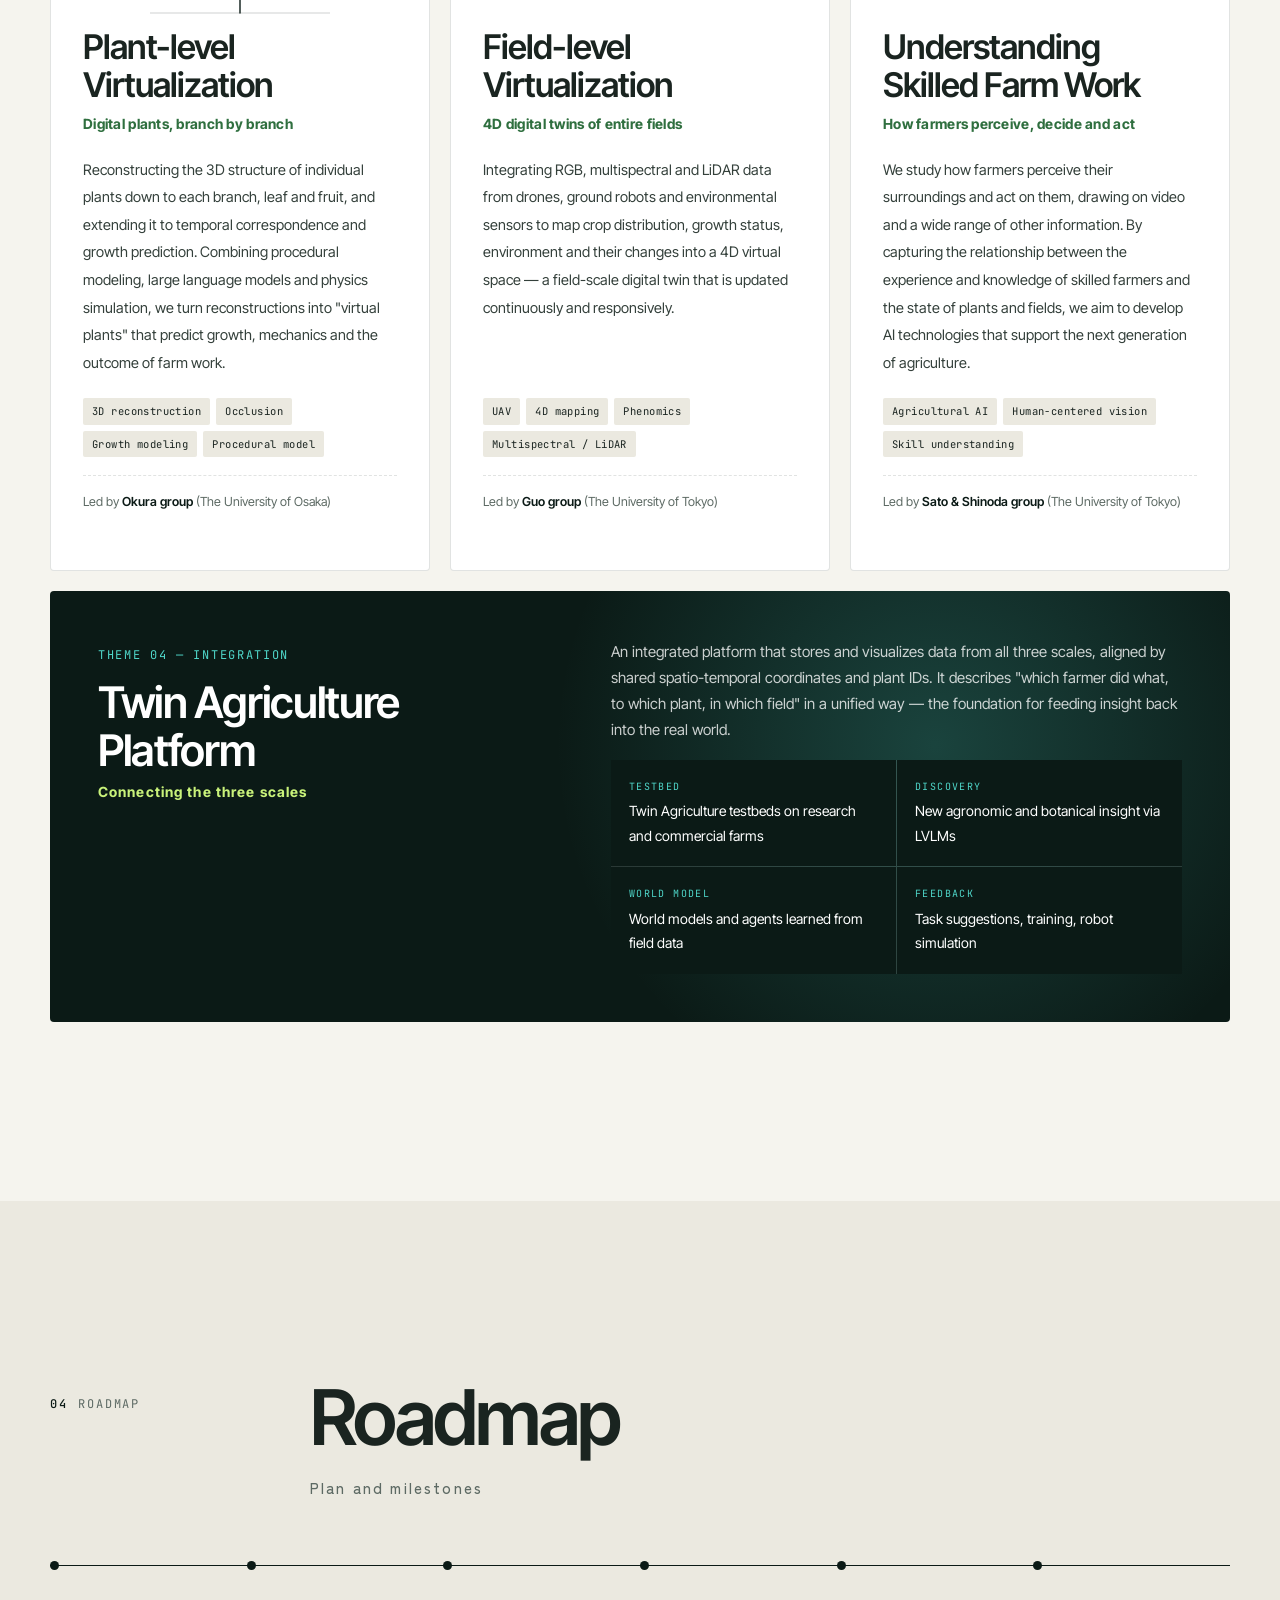
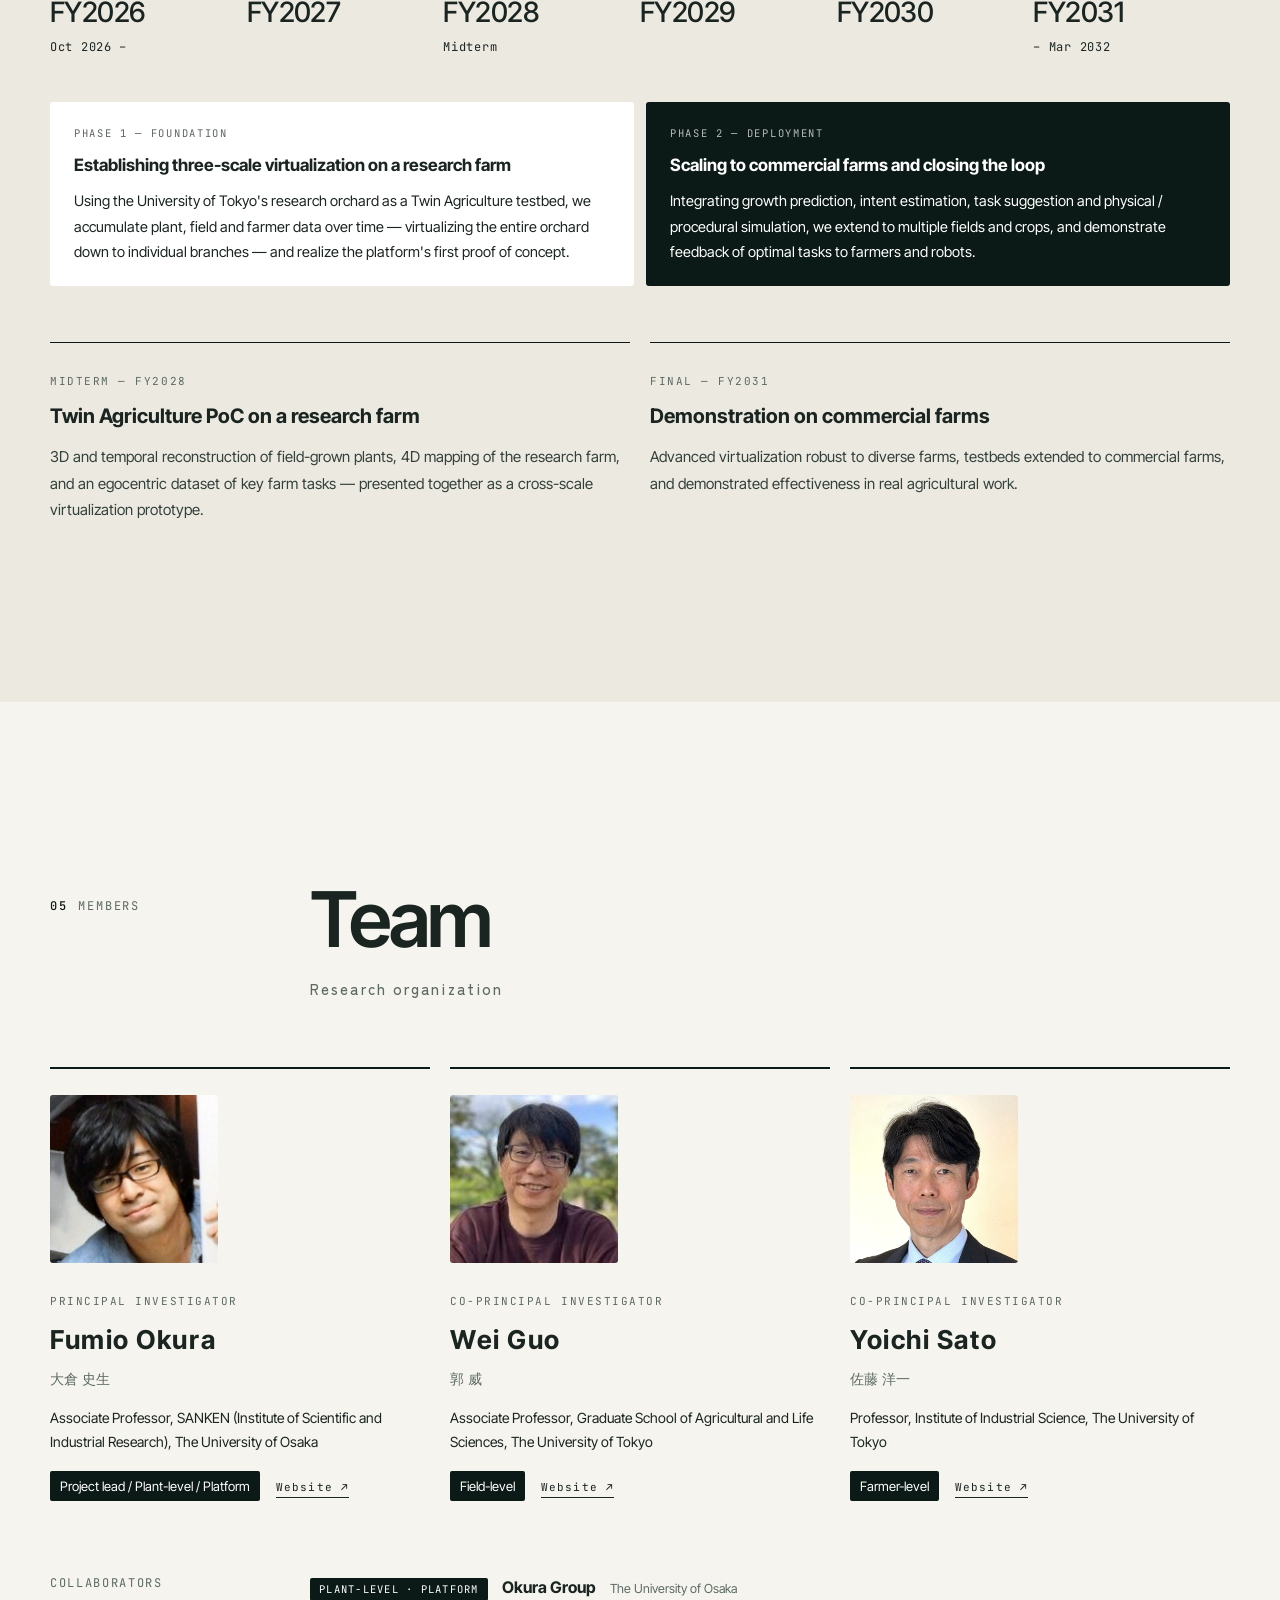
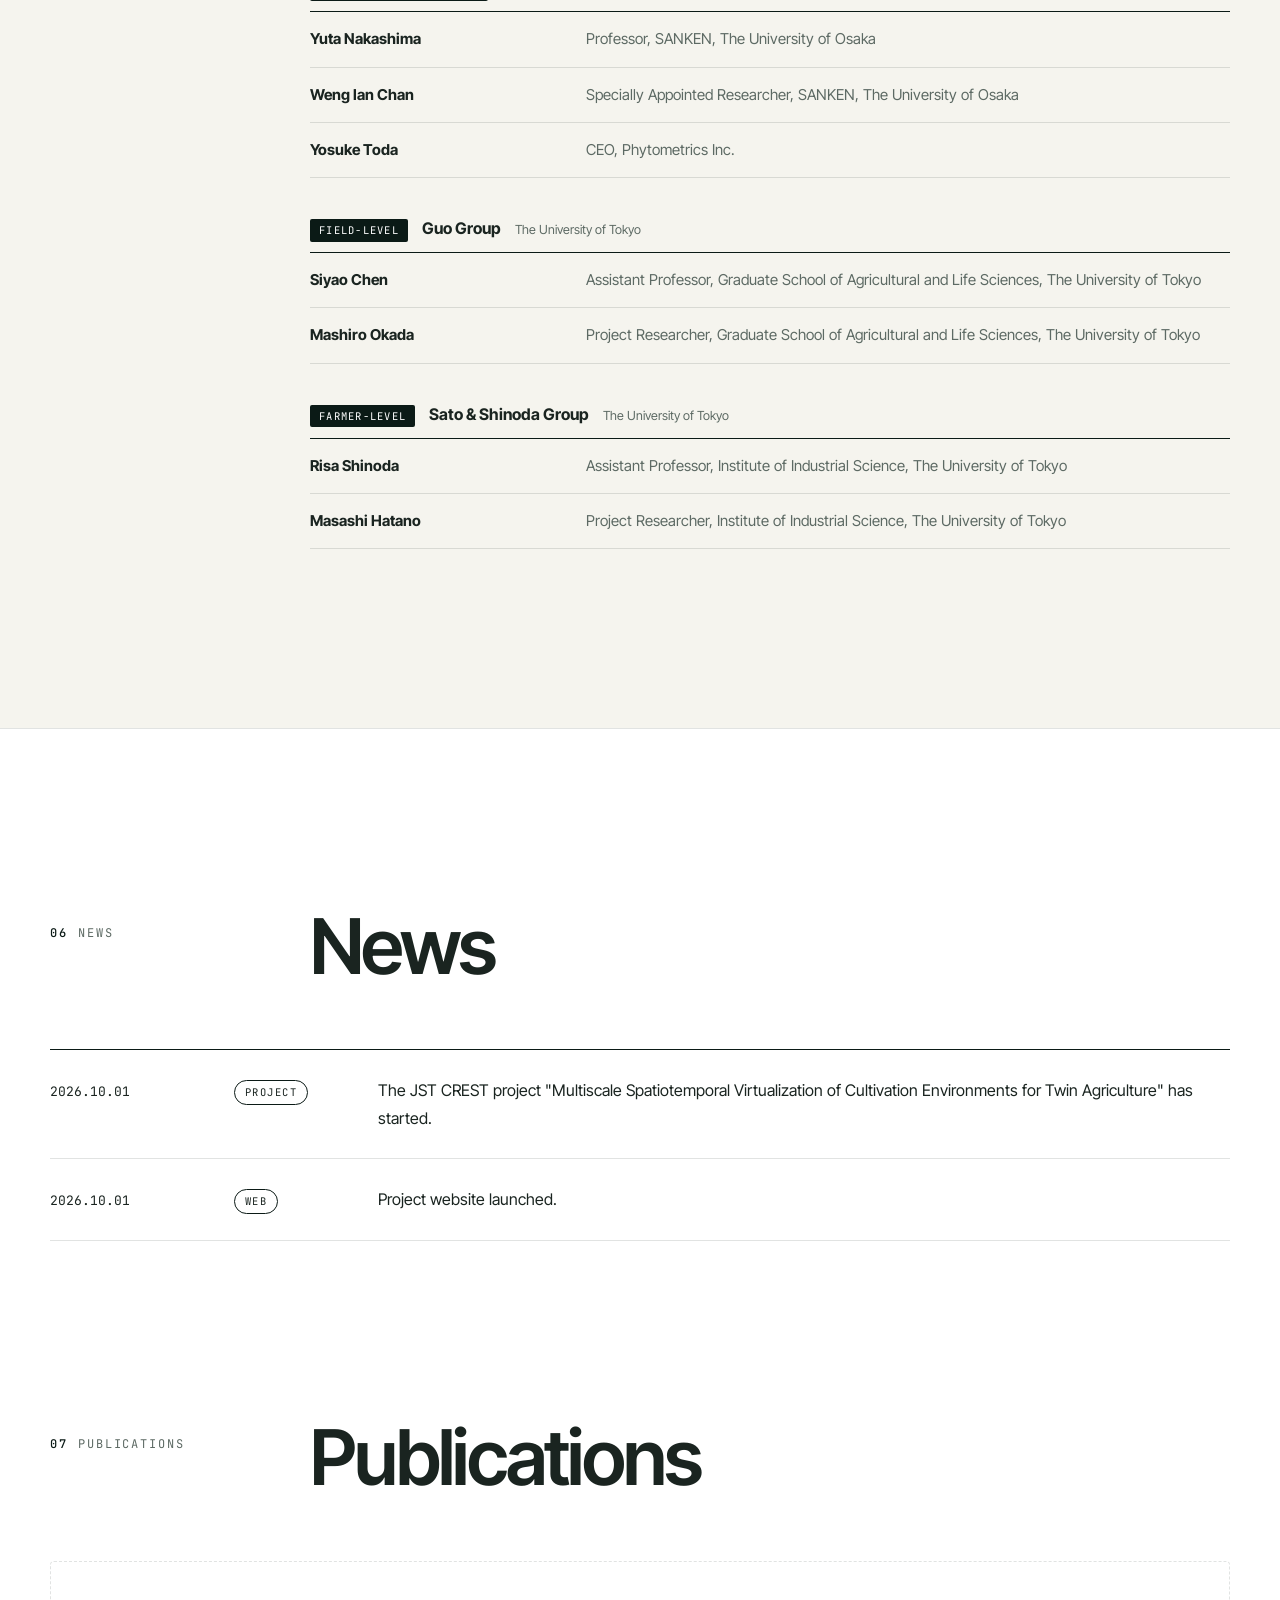
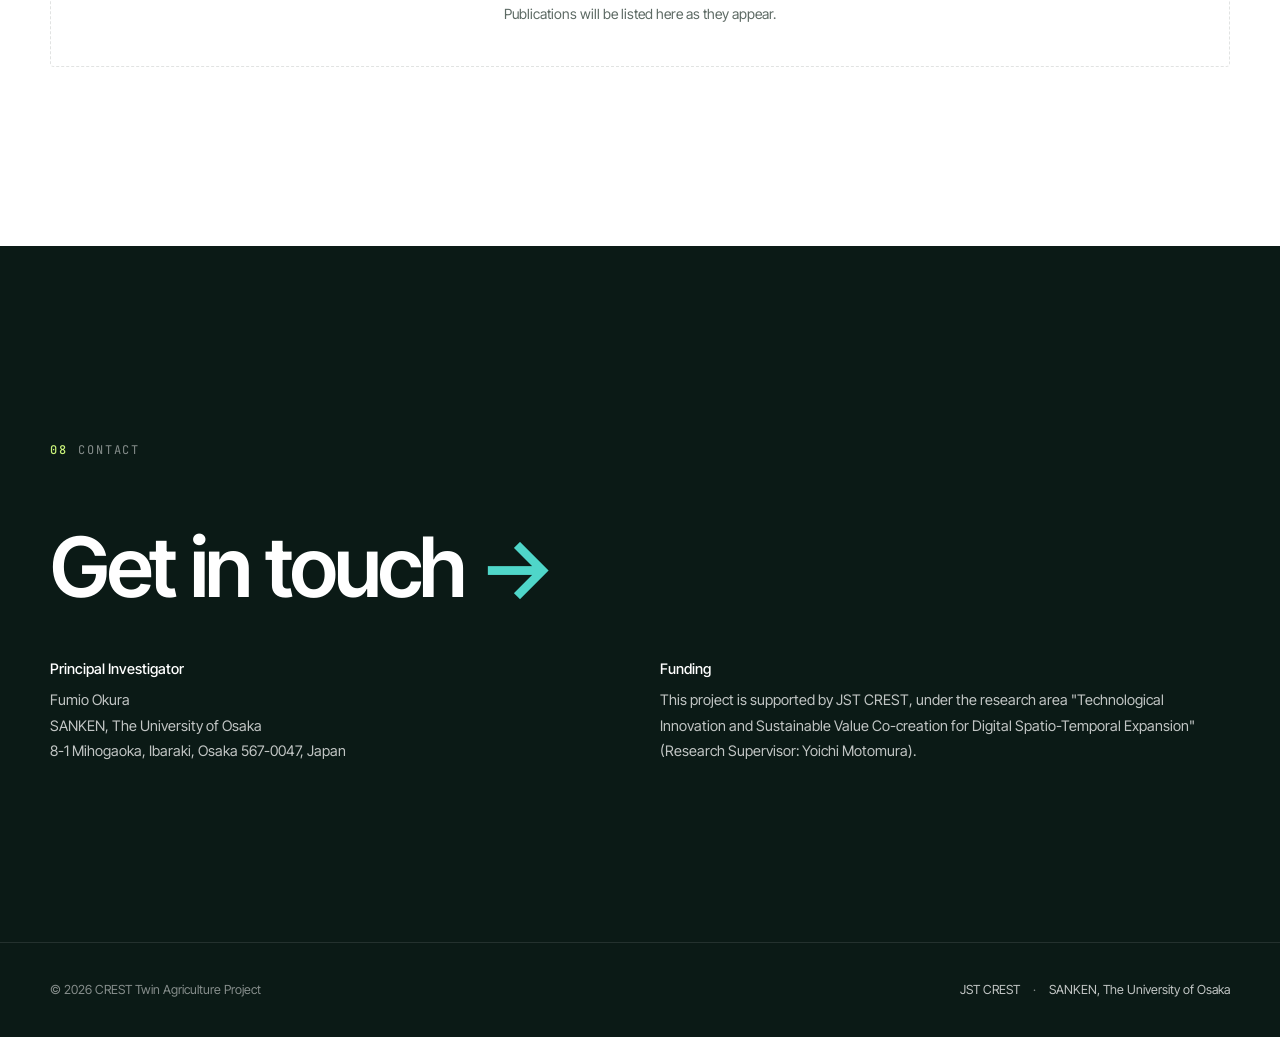
==== commit 653f4f4f: "." ====
--- a/en/index.html
+++ b/en/index.html
@@ -113,9 +113,9 @@
       <div class="tf-panel tf-virtual">
         <div class="tf-vimg"><img src="../assets/img/twin-virtual.jpg" alt="" loading="lazy"><span class="tf-tag tf-tag-v"><i></i>Virtual space</span></div>
         <ul class="tf-scales">
-            <li class="tf-scale"><img src="../assets/img/twin-icon-plant.jpg" alt="" loading="lazy"><div><span class="tf-num">01</span><b>Plant</b><em>PlantTwin</em><small>Branch- & leaf-level 3D structure · Temporal growth modeling · Growth prediction</small></div></li>
-            <li class="tf-scale"><img src="../assets/img/twin-icon-field.jpg" alt="" loading="lazy"><div><span class="tf-num">02</span><b>Field</b><em>FieldVerse</em><small>4D field modeling · Spatial growth data · Growth, yield & disease maps</small></div></li>
-            <li class="tf-scale"><img src="../assets/img/twin-icon-farmer.jpg" alt="" loading="lazy"><div><span class="tf-num">03</span><b>Farmer</b><em>AgriEgo4D</em><small>Action understanding from egocentric video · Motion & work trajectories · Tacit knowledge & decisions</small></div></li>
+            <li class="tf-scale"><img src="../assets/img/twin-icon-plant.jpg" alt="" loading="lazy"><div><span class="tf-num">01</span><b>Plant-level</b><small>Branch- & leaf-level 3D structure · Temporal growth modeling · Growth prediction</small></div></li>
+            <li class="tf-scale"><img src="../assets/img/twin-icon-field.jpg" alt="" loading="lazy"><div><span class="tf-num">02</span><b>Field-level</b><small>4D field modeling · Spatial growth data · Growth, yield & disease maps</small></div></li>
+            <li class="tf-scale"><img src="../assets/img/twin-icon-farmer.jpg" alt="" loading="lazy"><div><span class="tf-num">03</span><b>Farmer-level</b><small>Action understanding from egocentric video · Motion & work trajectories · Tacit knowledge & decisions</small></div></li>
         </ul>
       </div>
       <figcaption>Cultivating in both real and virtual space, and feeding optimal actions back to the field.</figcaption>
@@ -173,7 +173,7 @@
 
     <div class="projects">
       <article class="project rv">
-        <span class="num">THEME 01</span>
+        <span class="num">THEME 01 — PLANT-LEVEL</span>
         <div class="glyph" aria-hidden="true">
           <svg viewBox="0 0 300 150" fill="none">
             <g stroke="#0b1a16" stroke-width="1.4" stroke-linecap="round">
@@ -184,15 +184,15 @@
             <path d="M60 145h180" stroke="#0b1a16" stroke-opacity=".2"/>
           </svg>
         </div>
-        <h3>PlantTwin</h3>
-        <p class="scale-ja">Plant-level virtualization</p>
+        <h3>Plant-level Virtualization</h3>
+        <p class="scale-ja">Digital plants, branch by branch</p>
         <p>Reconstructing the 3D structure of individual plants down to each branch, leaf and fruit, and extending it to temporal correspondence and growth prediction. Combining procedural modeling, large language models and physics simulation, we turn reconstructions into "virtual plants" that predict growth, mechanics and the outcome of farm work.</p>
         <div class="tags"><span>3D reconstruction</span><span>Occlusion</span><span>Growth modeling</span><span>Procedural model</span></div>
         <p class="lead">Led by <b>Okura group</b> (The University of Osaka)</p>
       </article>
 
       <article class="project rv d1">
-        <span class="num">THEME 02</span>
+        <span class="num">THEME 02 — FIELD-LEVEL</span>
         <div class="glyph" aria-hidden="true">
           <svg viewBox="0 0 300 150" fill="none">
             <g stroke="#0b1a16" stroke-opacity=".9" stroke-width="1.2"><path d="M150 120L260 80L150 40L40 80Z"/></g>
@@ -203,15 +203,15 @@
             <path d="M219 26L200 56" stroke="#0b1a16" stroke-dasharray="2 3"/>
           </svg>
         </div>
-        <h3>FieldVerse</h3>
-        <p class="scale-ja">Field-level virtualization</p>
+        <h3>Field-level Virtualization</h3>
+        <p class="scale-ja">4D digital twins of entire fields</p>
         <p>Integrating RGB, multispectral and LiDAR data from drones, ground robots and environmental sensors to map crop distribution, growth status, environment and their changes into a 4D virtual space — a field-scale digital twin that is updated continuously and responsively.</p>
         <div class="tags"><span>UAV</span><span>4D mapping</span><span>Phenomics</span><span>Multispectral / LiDAR</span></div>
         <p class="lead">Led by <b>Guo group</b> (The University of Tokyo)</p>
       </article>
 
       <article class="project rv d2">
-        <span class="num">THEME 03</span>
+        <span class="num">THEME 03 — FARMER-LEVEL</span>
         <div class="glyph" aria-hidden="true">
           <svg viewBox="0 0 300 150" fill="none">
             <path d="M70 75c20-26 50-40 80-40s60 14 80 40c-20 26-50 40-80 40s-60-14-80-40z" stroke="#0b1a16" stroke-width="1.4"/>
@@ -222,10 +222,10 @@
             <path d="M255 70h-12M269 70h12M262 63v-12M262 77v12" stroke="#8fd16a"/>
           </svg>
         </div>
-        <h3>AgriEgo4D</h3>
-        <p class="scale-ja">Farmer-level virtualization</p>
-        <p>Combining egocentric devices (e.g. Meta Aria), exocentric video and work logs to describe farmers' gaze, motion, movement and decision-making. Building on the large-scale Ego4D initiative, we link expert tacit knowledge to the state of plants and fields.</p>
-        <div class="tags"><span>Egocentric vision</span><span>Action understanding</span><span>Gaze</span><span>VLM</span></div>
+        <h3>Understanding Skilled Farm Work</h3>
+        <p class="scale-ja">How farmers perceive, decide and act</p>
+        <p>We study how farmers perceive their surroundings and act on them, drawing on video and a wide range of other information. By capturing the relationship between the experience and knowledge of skilled farmers and the state of plants and fields, we aim to develop AI technologies that support the next generation of agriculture.</p>
+        <div class="tags"><span>Agricultural AI</span><span>Human-centered vision</span><span>Skill understanding</span></div>
         <p class="lead">Led by <b>Sato &amp; Shinoda group</b> (The University of Tokyo)</p>
       </article>
     </div>
@@ -311,7 +311,7 @@
         <h3 class="en">Fumio Okura</h3>
         <span class="en-name">大倉 史生</span>
         <p class="aff">Associate Professor, SANKEN (Institute of Scientific and Industrial Research), The University of Osaka</p>
-        <span class="theme">Project lead / PlantTwin / Platform</span>
+        <span class="theme">Project lead / Plant-level / Platform</span>
         <a class="link" href="https://fokura.jp/" target="_blank" rel="noopener">Website ↗</a>
       </div>
       <div class="pi rv d1">
@@ -320,7 +320,7 @@
         <h3 class="en">Wei Guo</h3>
         <span class="en-name">郭 威</span>
         <p class="aff">Associate Professor, Graduate School of Agricultural and Life Sciences, The University of Tokyo</p>
-        <span class="theme">FieldVerse</span>
+        <span class="theme">Field-level</span>
         <a class="link" href="https://lab.fieldphenomics.com/" target="_blank" rel="noopener">Website ↗</a>
       </div>
       <div class="pi rv d2">
@@ -329,7 +329,7 @@
         <h3 class="en">Yoichi Sato</h3>
         <span class="en-name">佐藤 洋一</span>
         <p class="aff">Professor, Institute of Industrial Science, The University of Tokyo</p>
-        <span class="theme">AgriEgo4D</span>
+        <span class="theme">Farmer-level</span>
         <a class="link" href="https://www.ut-vision.org/sato-lab/" target="_blank" rel="noopener">Website ↗</a>
       </div>
     </div>
@@ -338,7 +338,7 @@
       <h4>COLLABORATORS</h4>
       <div class="cg-list">
         <div class="cg">
-          <div class="cg-head"><span class="cg-tag">PLANTTWIN · PLATFORM</span><b>Okura Group</b><small>The University of Osaka</small></div>
+          <div class="cg-head"><span class="cg-tag">PLANT-LEVEL · PLATFORM</span><b>Okura Group</b><small>The University of Osaka</small></div>
           <table>
             <tr><td>Yuta Nakashima</td><td>Professor, SANKEN, The University of Osaka</td></tr>
             <tr><td>Weng Ian Chan</td><td>Specially Appointed Researcher, SANKEN, The University of Osaka</td></tr>
@@ -346,19 +346,17 @@
           </table>
         </div>
         <div class="cg">
-          <div class="cg-head"><span class="cg-tag">FIELDVERSE</span><b>Guo Group</b><small>The University of Tokyo</small></div>
+          <div class="cg-head"><span class="cg-tag">FIELD-LEVEL</span><b>Guo Group</b><small>The University of Tokyo</small></div>
           <table>
             <tr><td>Siyao Chen</td><td>Assistant Professor, Graduate School of Agricultural and Life Sciences, The University of Tokyo</td></tr>
             <tr><td>Mashiro Okada</td><td>Project Researcher, Graduate School of Agricultural and Life Sciences, The University of Tokyo</td></tr>
           </table>
         </div>
         <div class="cg">
-          <div class="cg-head"><span class="cg-tag">AGRIEGO4D</span><b>Sato & Shinoda Group</b><small>The University of Tokyo</small></div>
+          <div class="cg-head"><span class="cg-tag">FARMER-LEVEL</span><b>Sato & Shinoda Group</b><small>The University of Tokyo</small></div>
           <table>
             <tr><td>Risa Shinoda</td><td>Assistant Professor, Institute of Industrial Science, The University of Tokyo</td></tr>
             <tr><td>Masashi Hatano</td><td>Project Researcher, Institute of Industrial Science, The University of Tokyo</td></tr>
-            <tr><td>Takumi Nishiyasu</td><td>Cooperative Researcher, Institute of Industrial Science, The University of Tokyo</td></tr>
-            <tr><td>Mingfang Zhang</td><td>Cooperative Researcher, Institute of Industrial Science, The University of Tokyo</td></tr>
           </table>
         </div>
       </div>
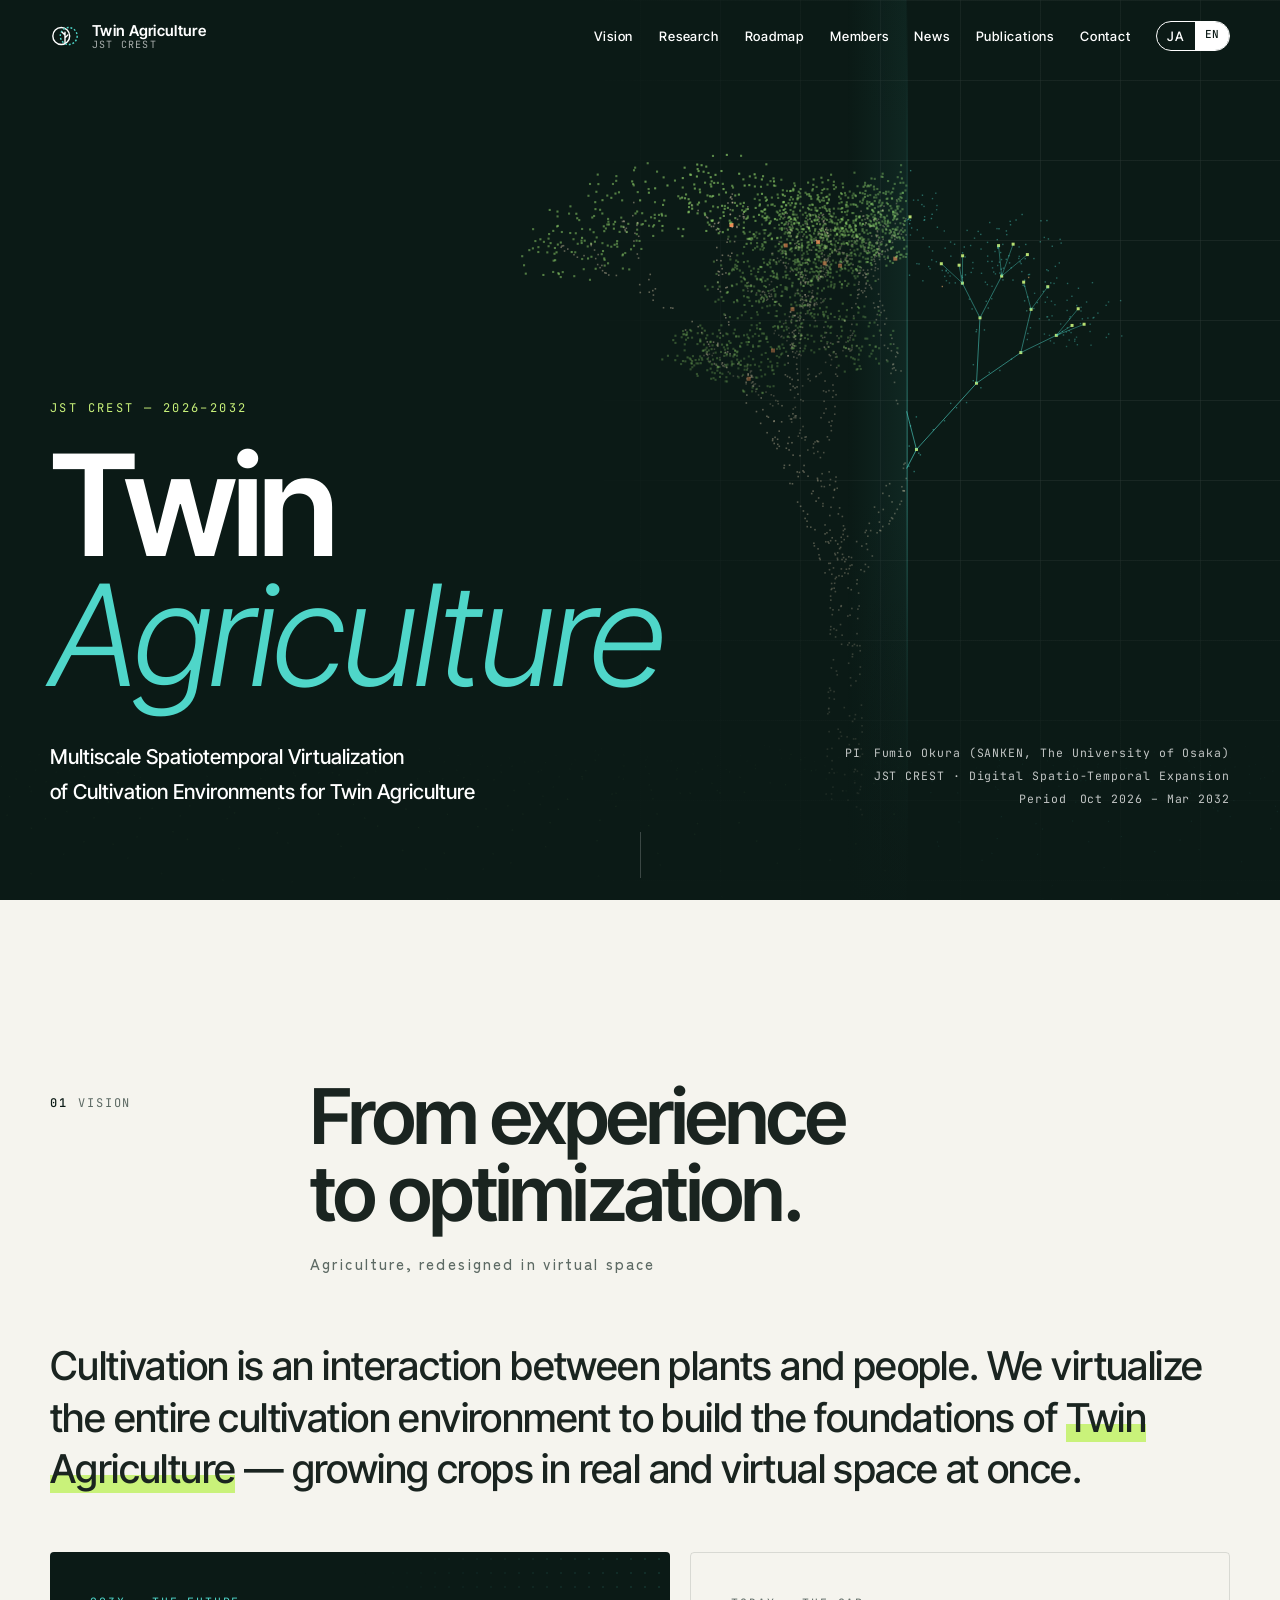
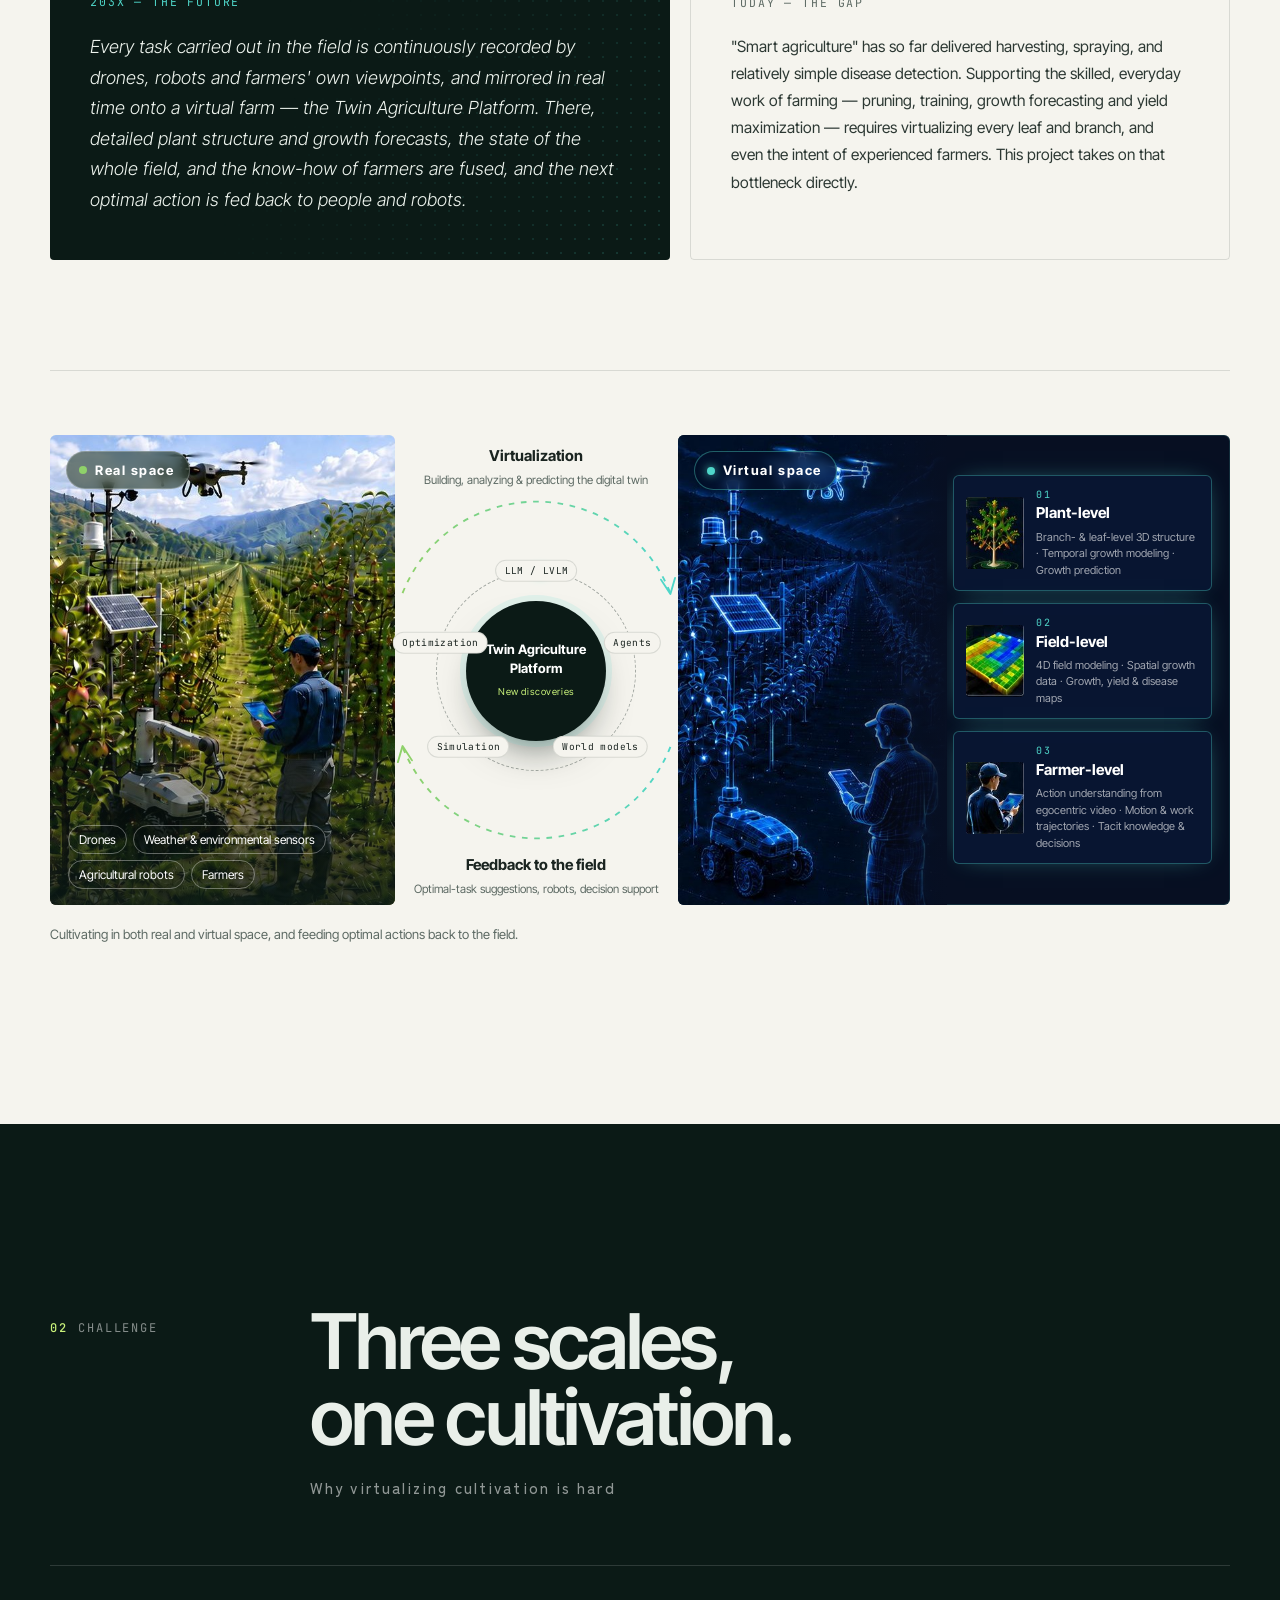
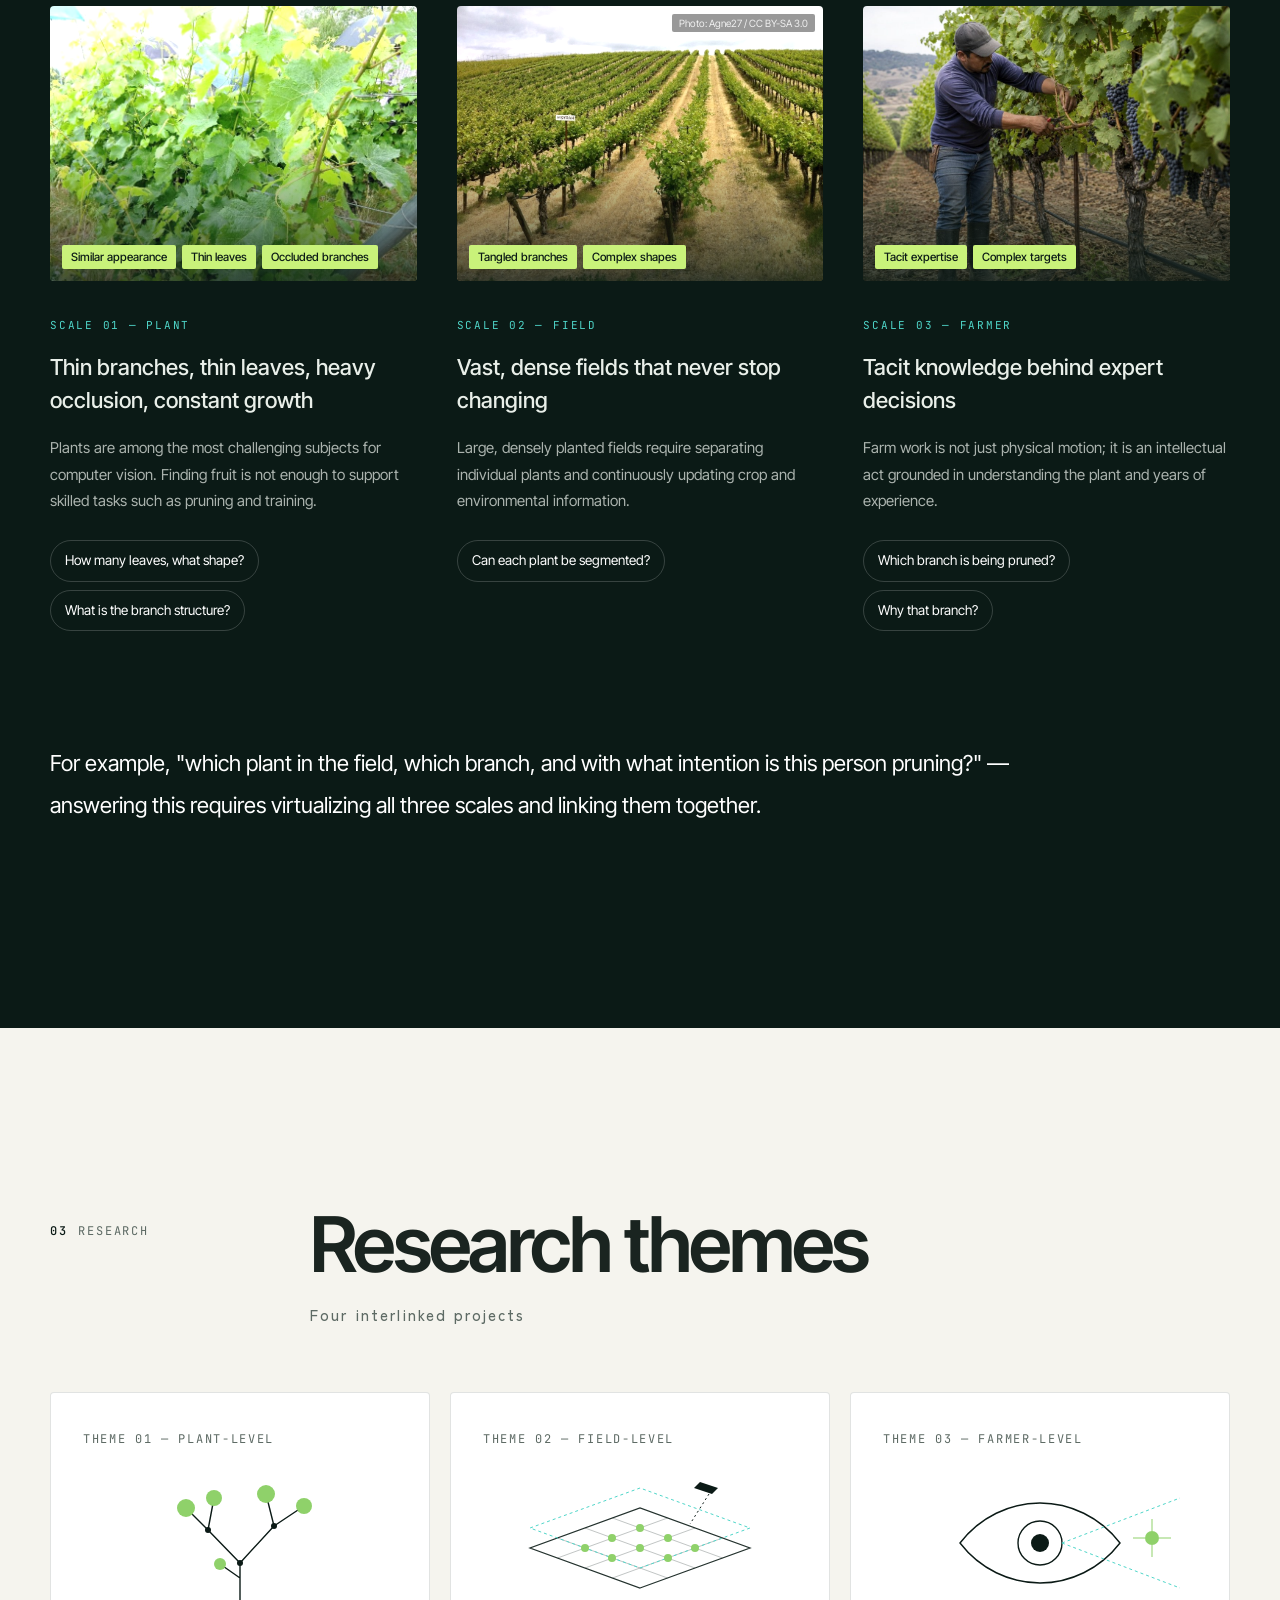
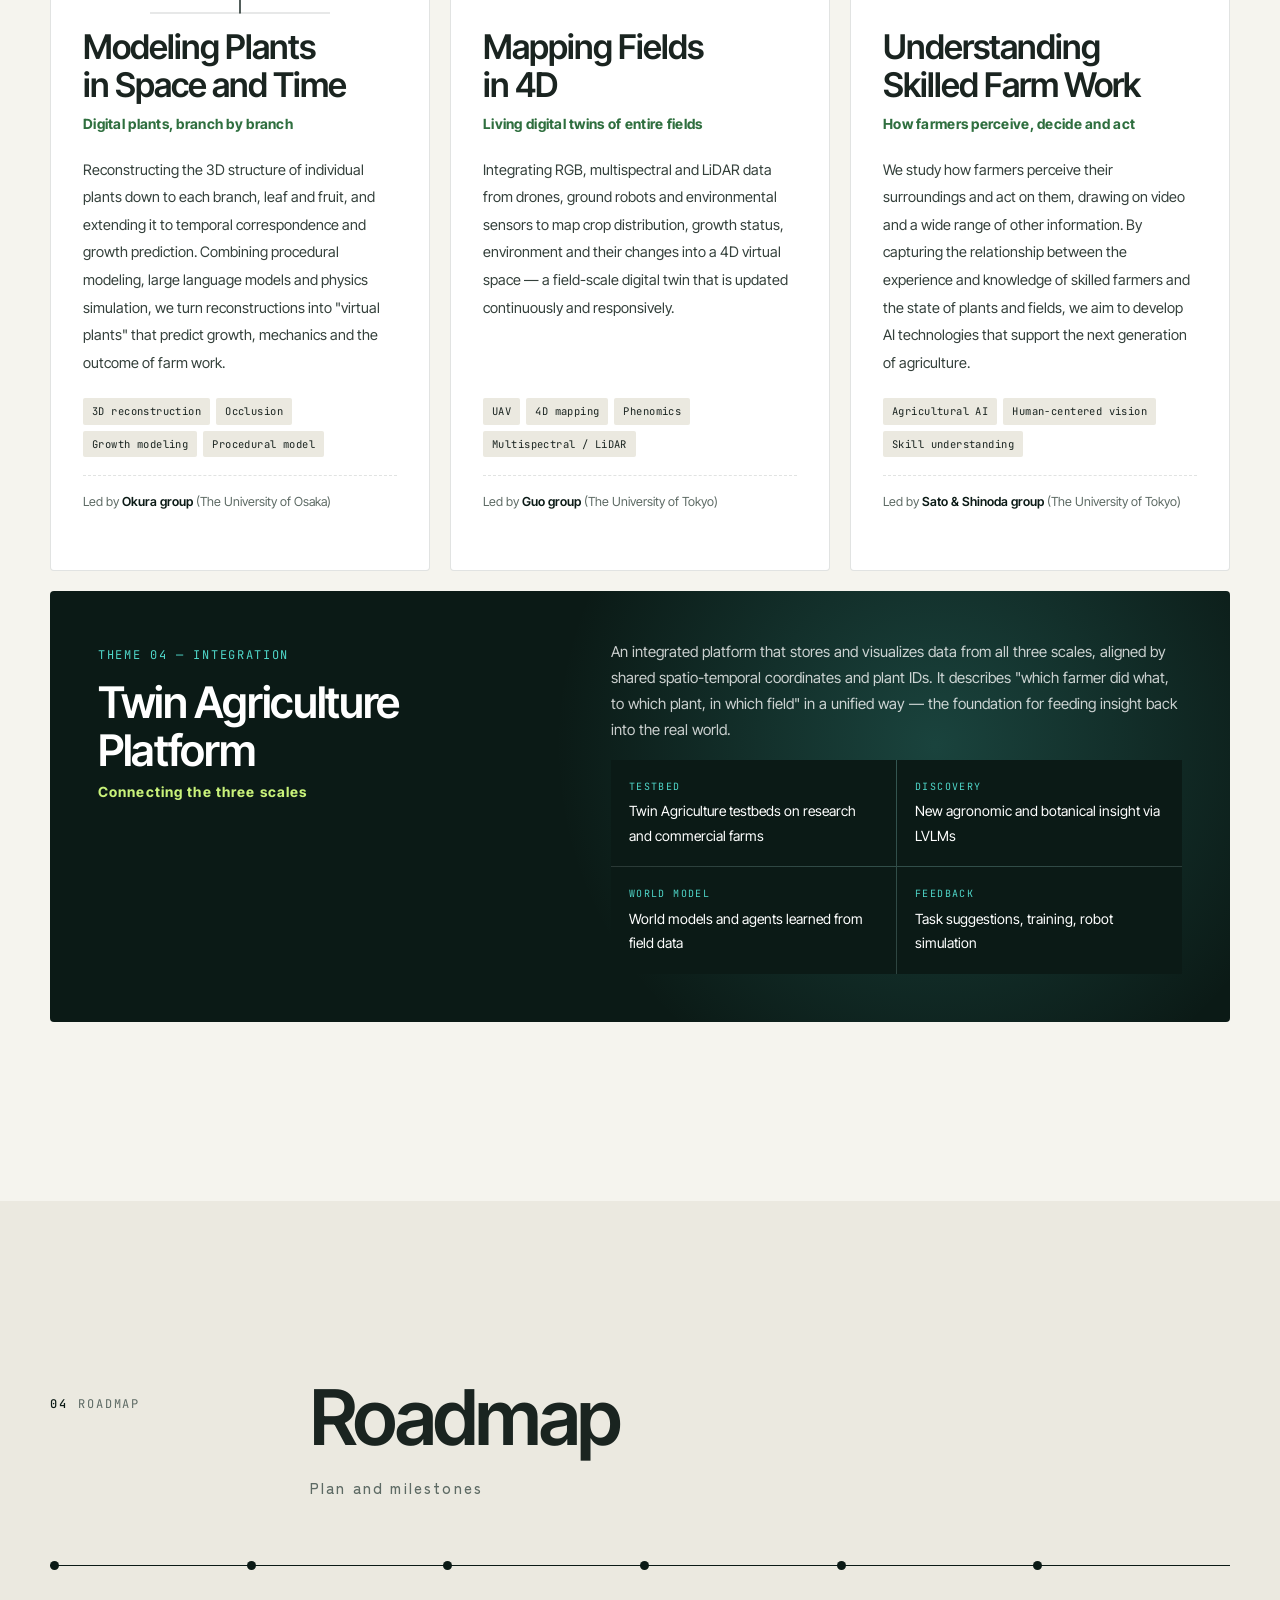
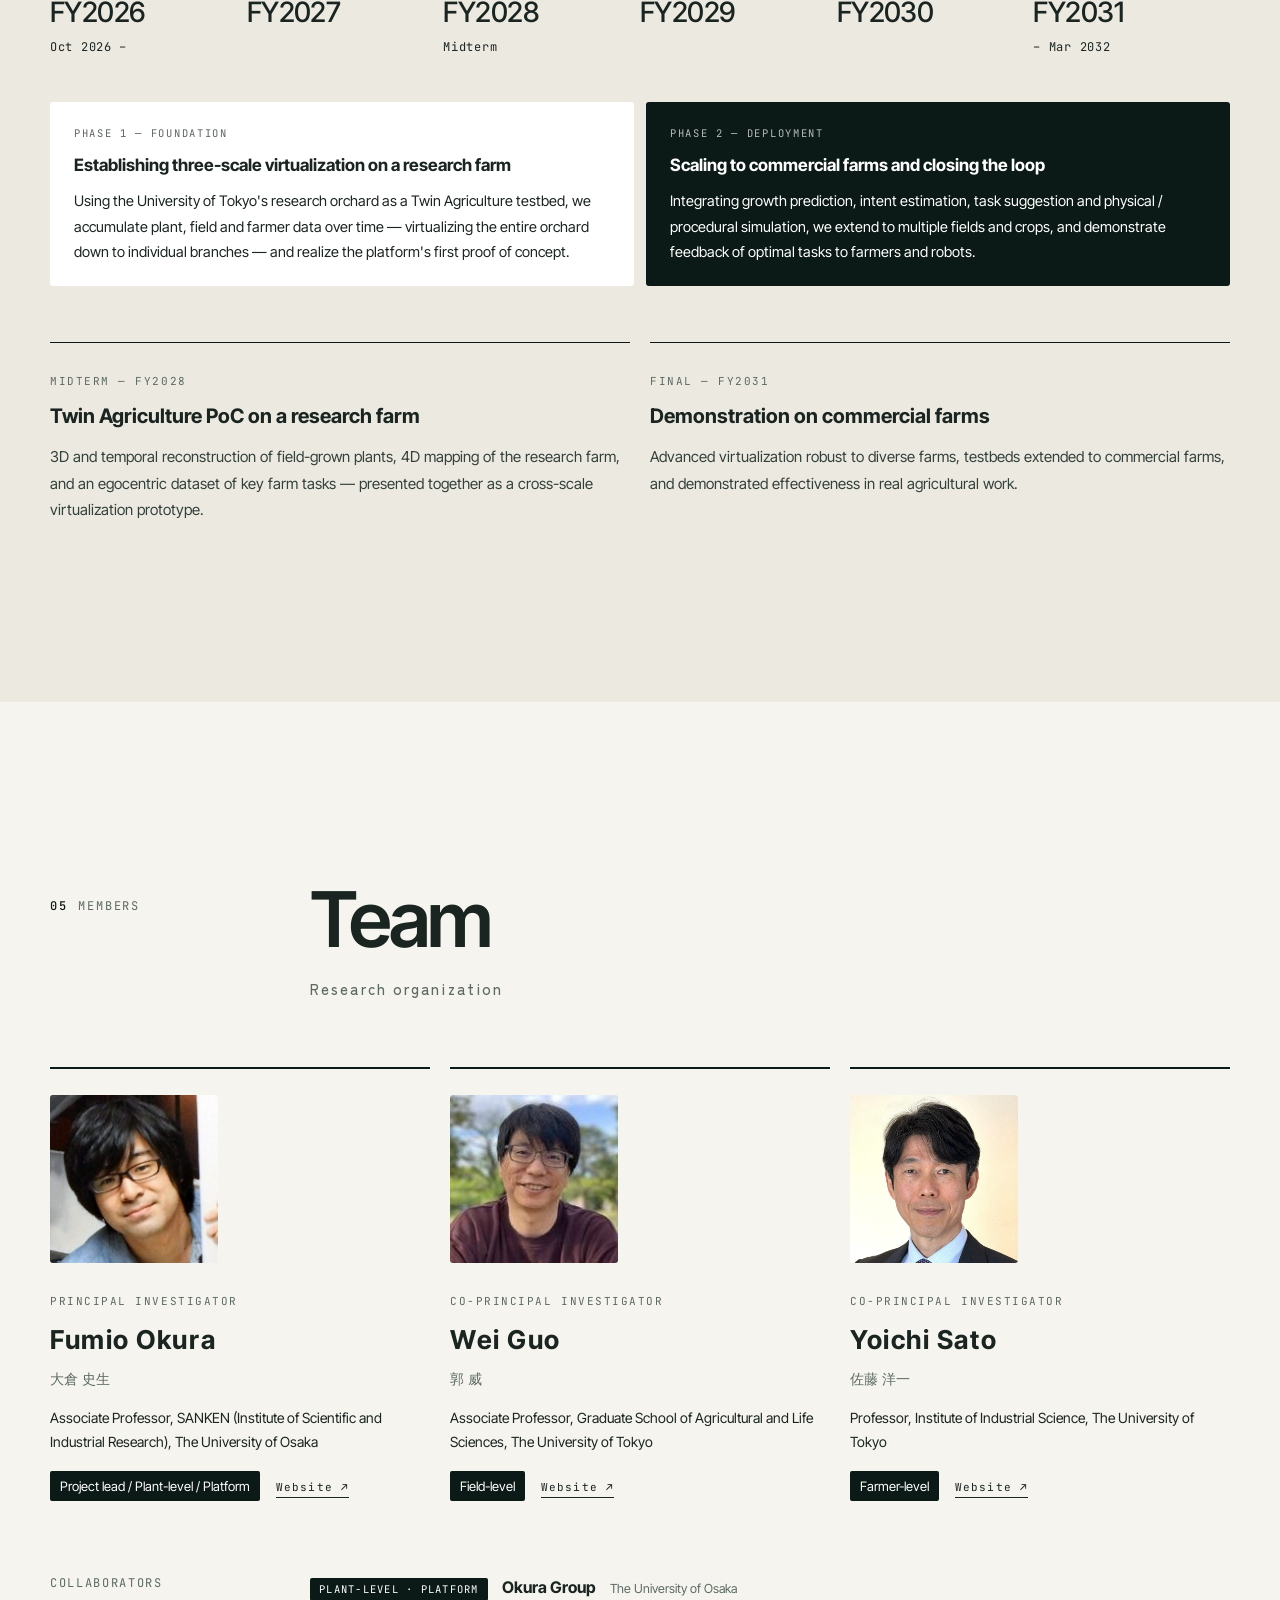
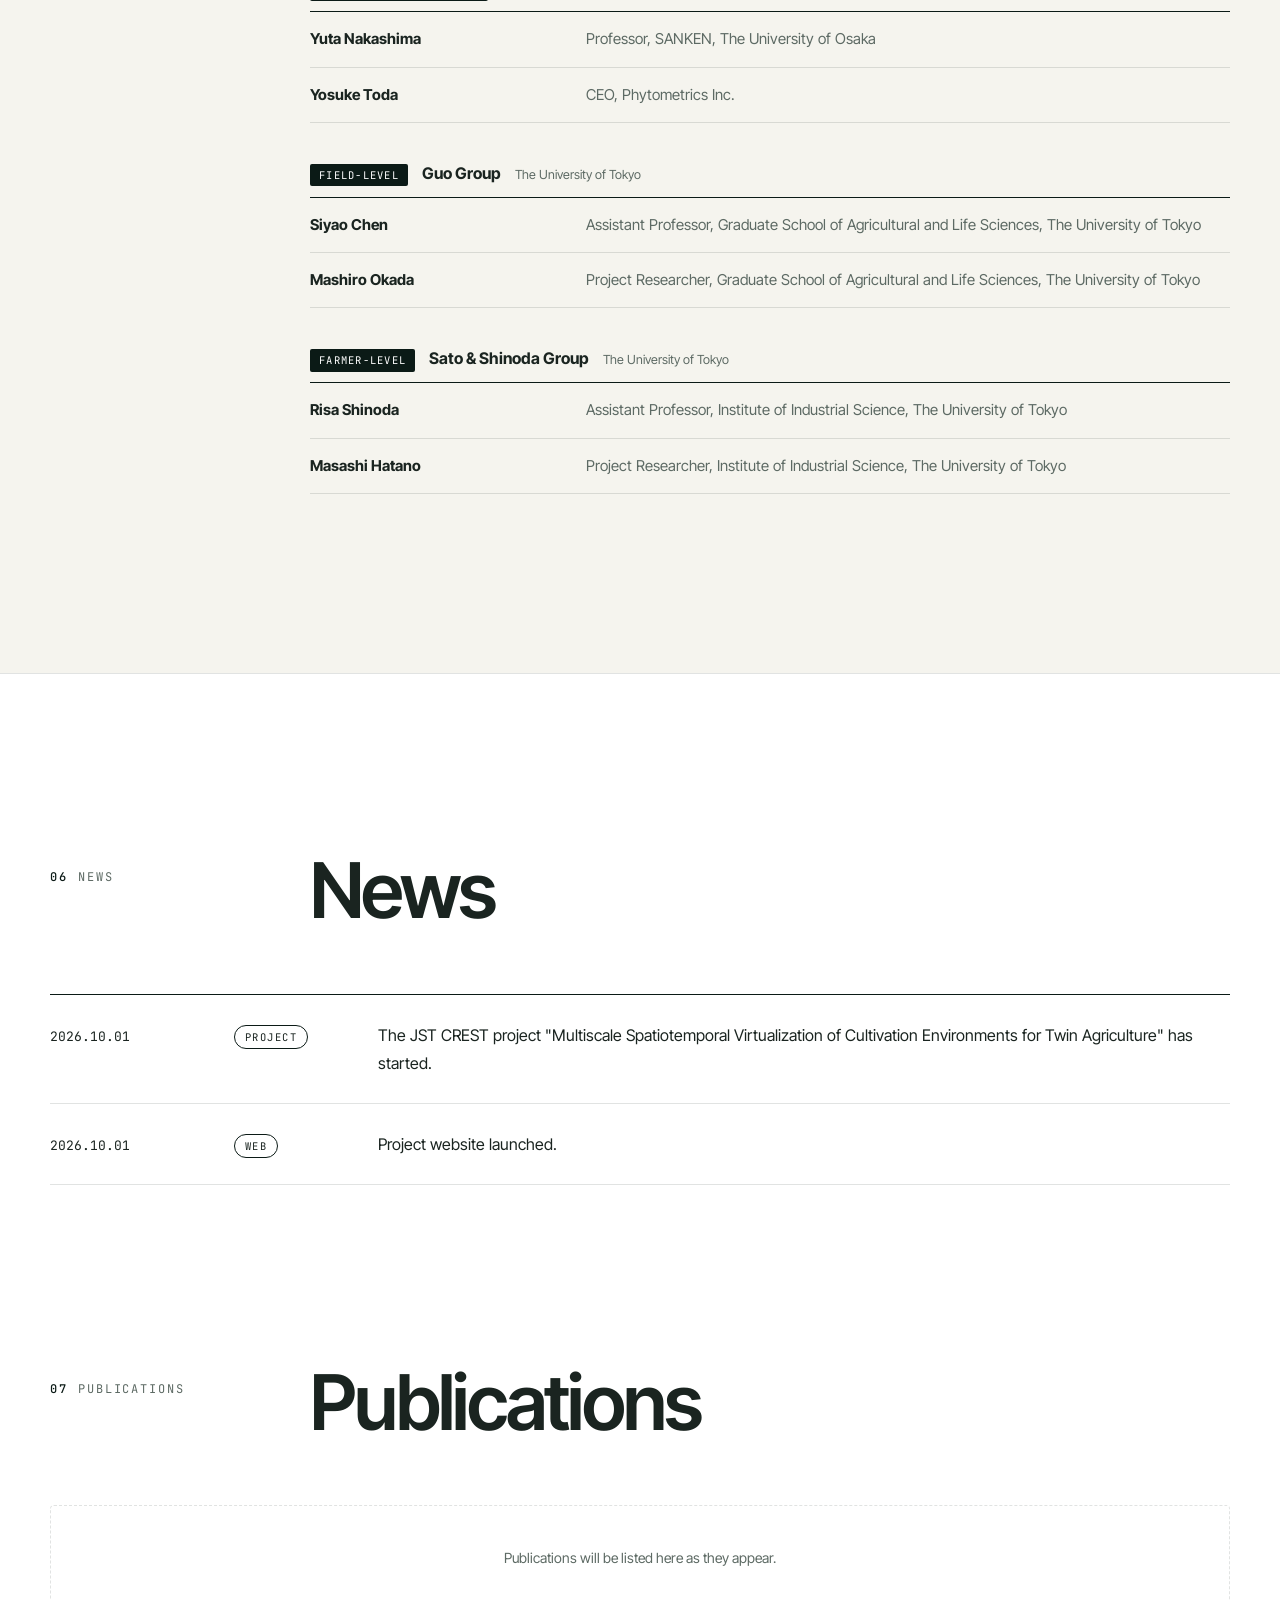
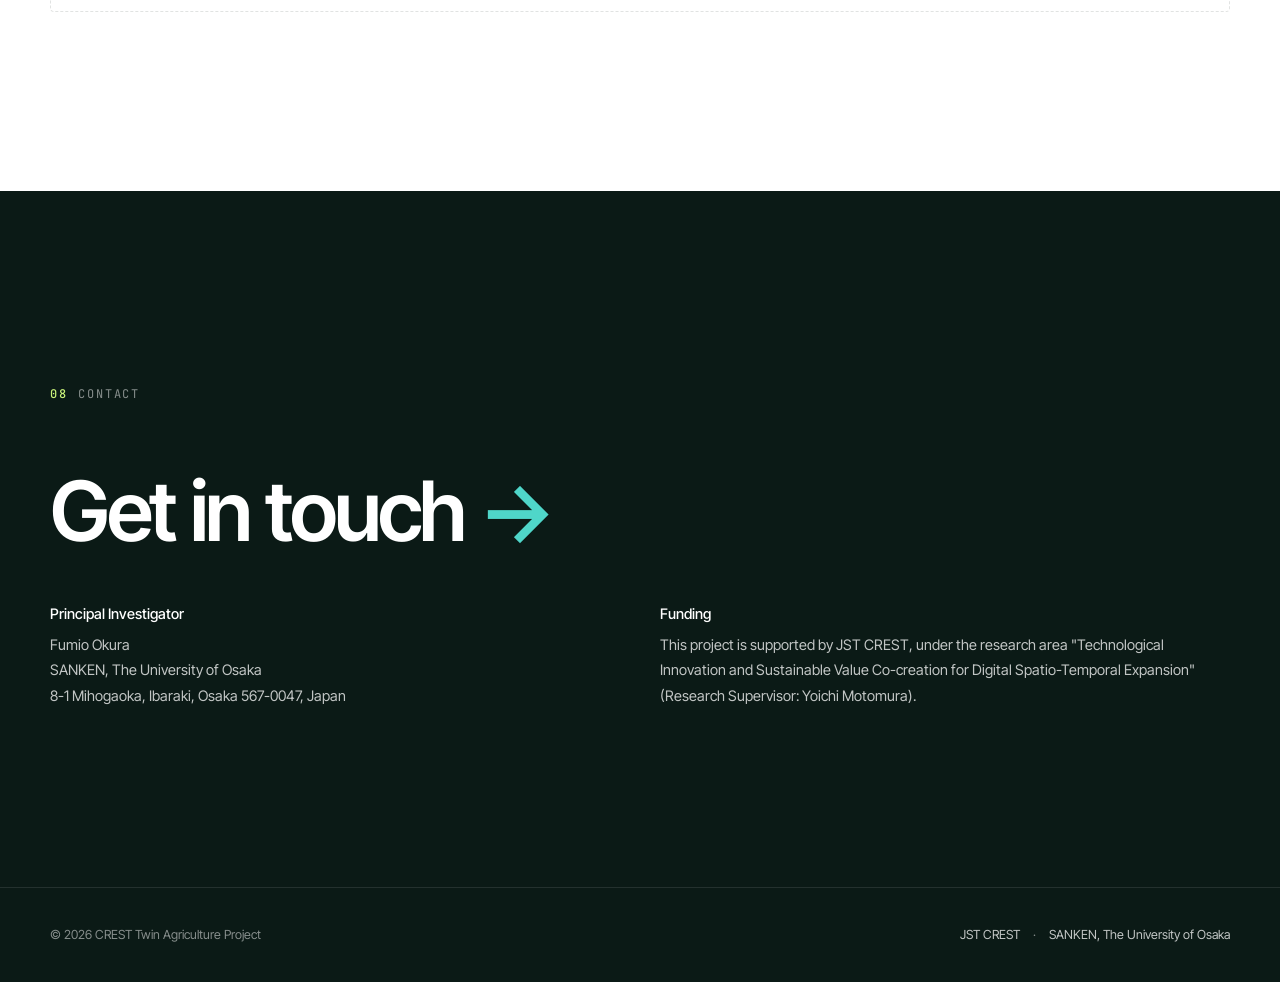
==== commit ed02afe5: "." ====
--- a/en/index.html
+++ b/en/index.html
@@ -184,7 +184,7 @@
             <path d="M60 145h180" stroke="#0b1a16" stroke-opacity=".2"/>
           </svg>
         </div>
-        <h3>Plant-level Virtualization</h3>
+        <h3>Modeling Plants<br>in Space and Time</h3>
         <p class="scale-ja">Digital plants, branch by branch</p>
         <p>Reconstructing the 3D structure of individual plants down to each branch, leaf and fruit, and extending it to temporal correspondence and growth prediction. Combining procedural modeling, large language models and physics simulation, we turn reconstructions into "virtual plants" that predict growth, mechanics and the outcome of farm work.</p>
         <div class="tags"><span>3D reconstruction</span><span>Occlusion</span><span>Growth modeling</span><span>Procedural model</span></div>
@@ -203,8 +203,8 @@
             <path d="M219 26L200 56" stroke="#0b1a16" stroke-dasharray="2 3"/>
           </svg>
         </div>
-        <h3>Field-level Virtualization</h3>
-        <p class="scale-ja">4D digital twins of entire fields</p>
+        <h3>Mapping Fields<br>in 4D</h3>
+        <p class="scale-ja">Living digital twins of entire fields</p>
         <p>Integrating RGB, multispectral and LiDAR data from drones, ground robots and environmental sensors to map crop distribution, growth status, environment and their changes into a 4D virtual space — a field-scale digital twin that is updated continuously and responsively.</p>
         <div class="tags"><span>UAV</span><span>4D mapping</span><span>Phenomics</span><span>Multispectral / LiDAR</span></div>
         <p class="lead">Led by <b>Guo group</b> (The University of Tokyo)</p>
@@ -341,7 +341,6 @@
           <div class="cg-head"><span class="cg-tag">PLANT-LEVEL · PLATFORM</span><b>Okura Group</b><small>The University of Osaka</small></div>
           <table>
             <tr><td>Yuta Nakashima</td><td>Professor, SANKEN, The University of Osaka</td></tr>
-            <tr><td>Weng Ian Chan</td><td>Specially Appointed Researcher, SANKEN, The University of Osaka</td></tr>
             <tr><td>Yosuke Toda</td><td>CEO, Phytometrics Inc.</td></tr>
           </table>
         </div>
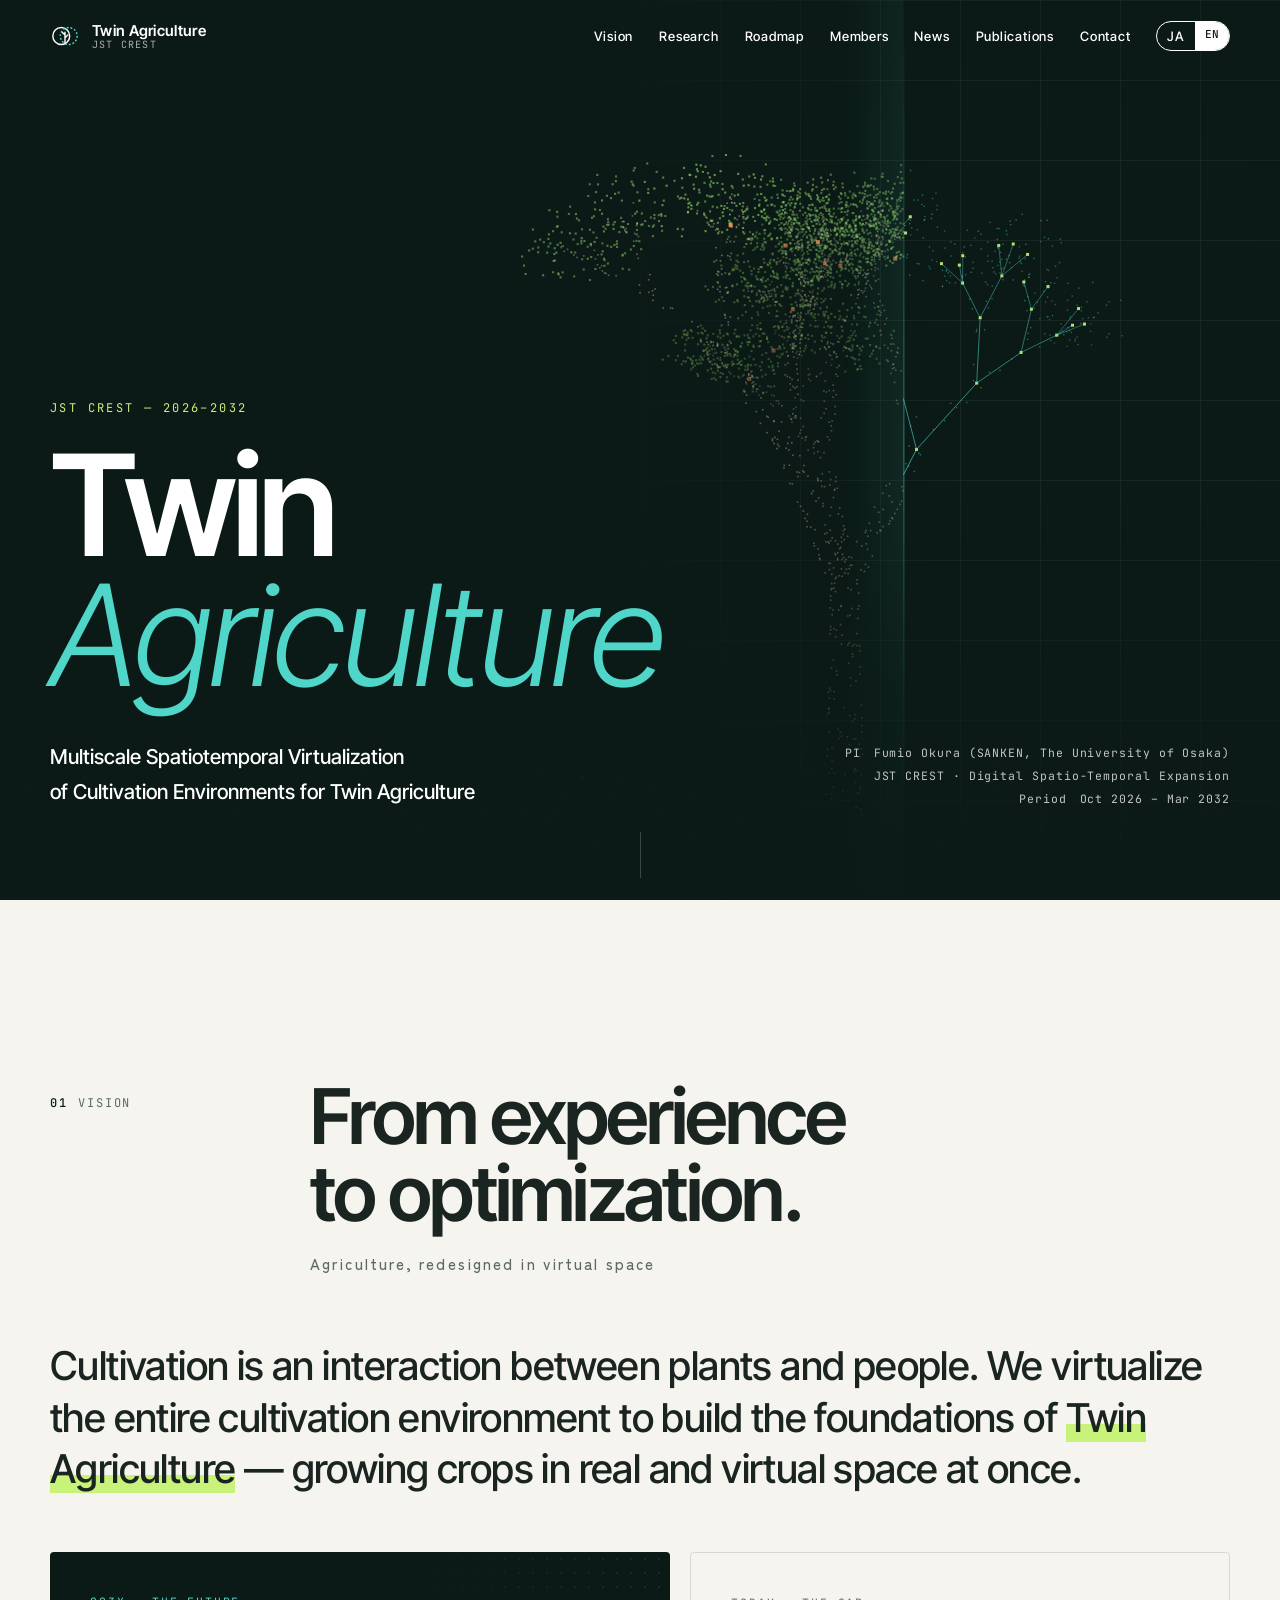
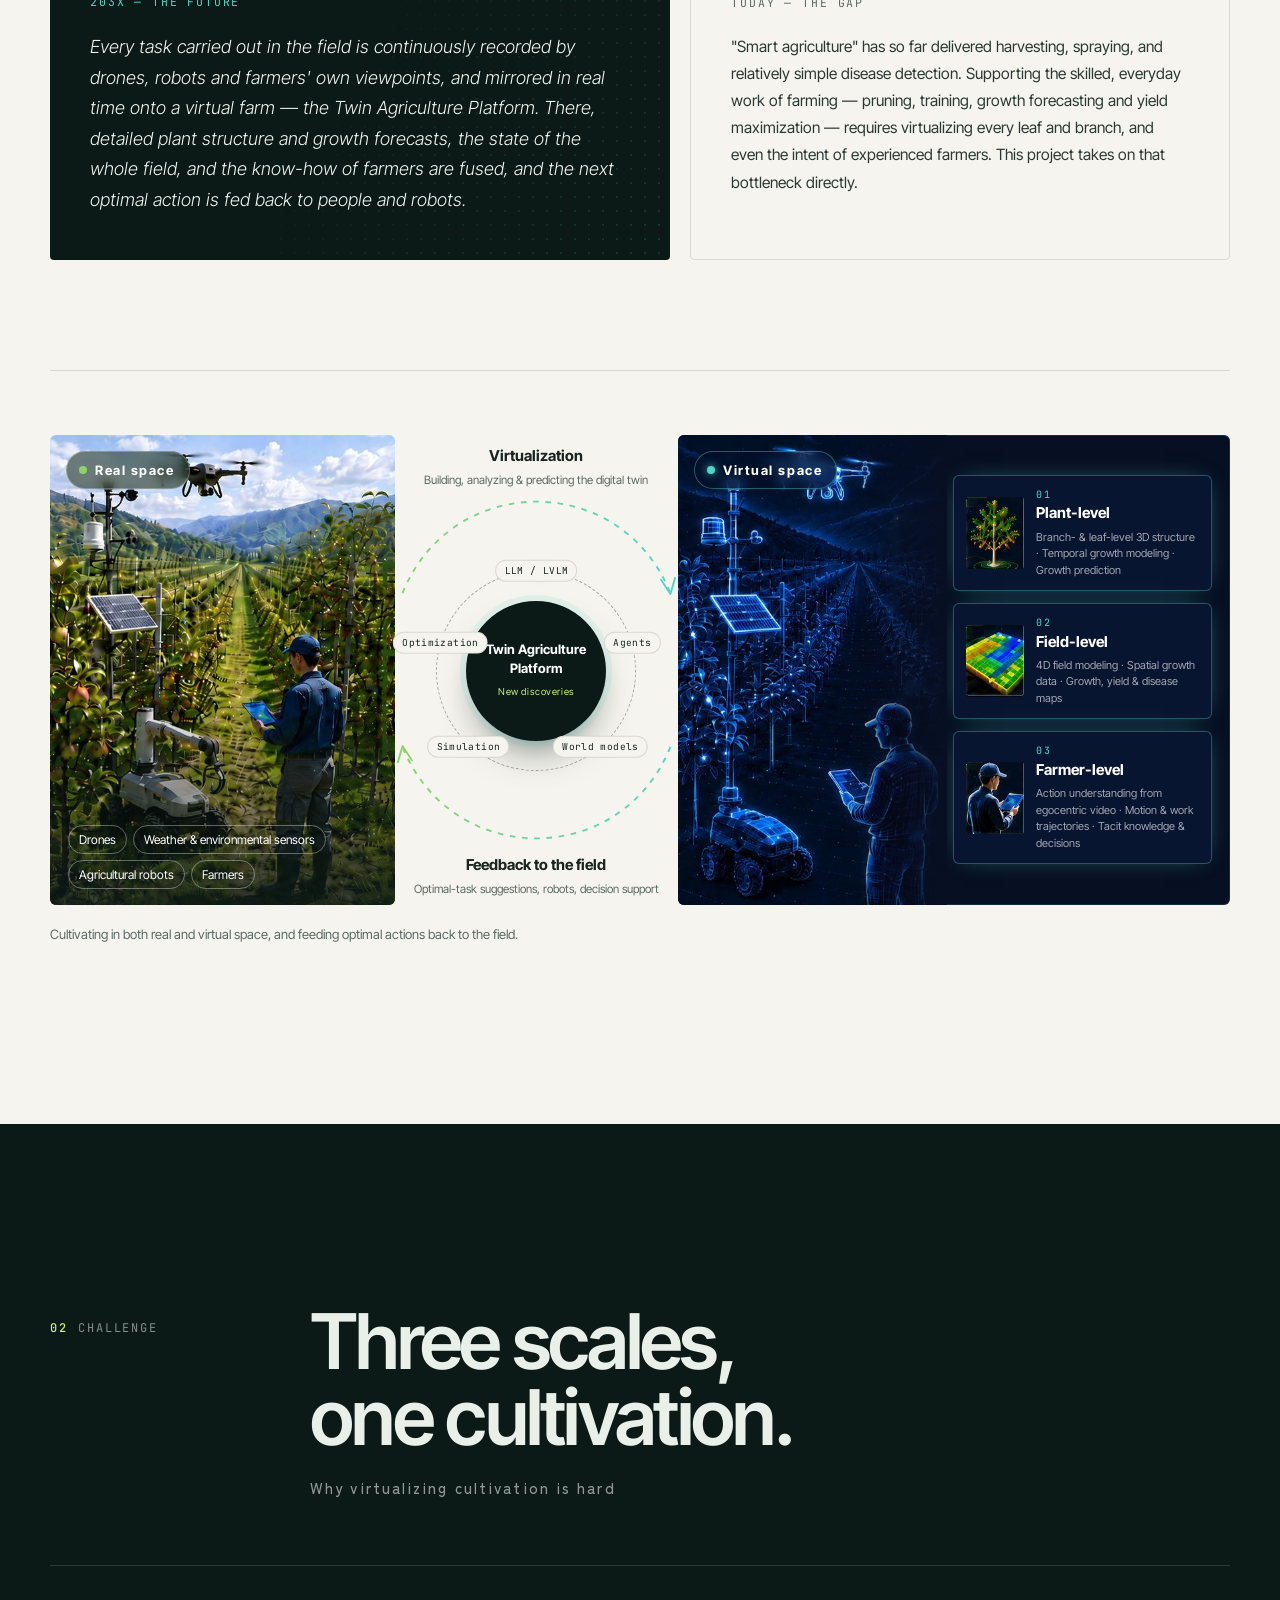
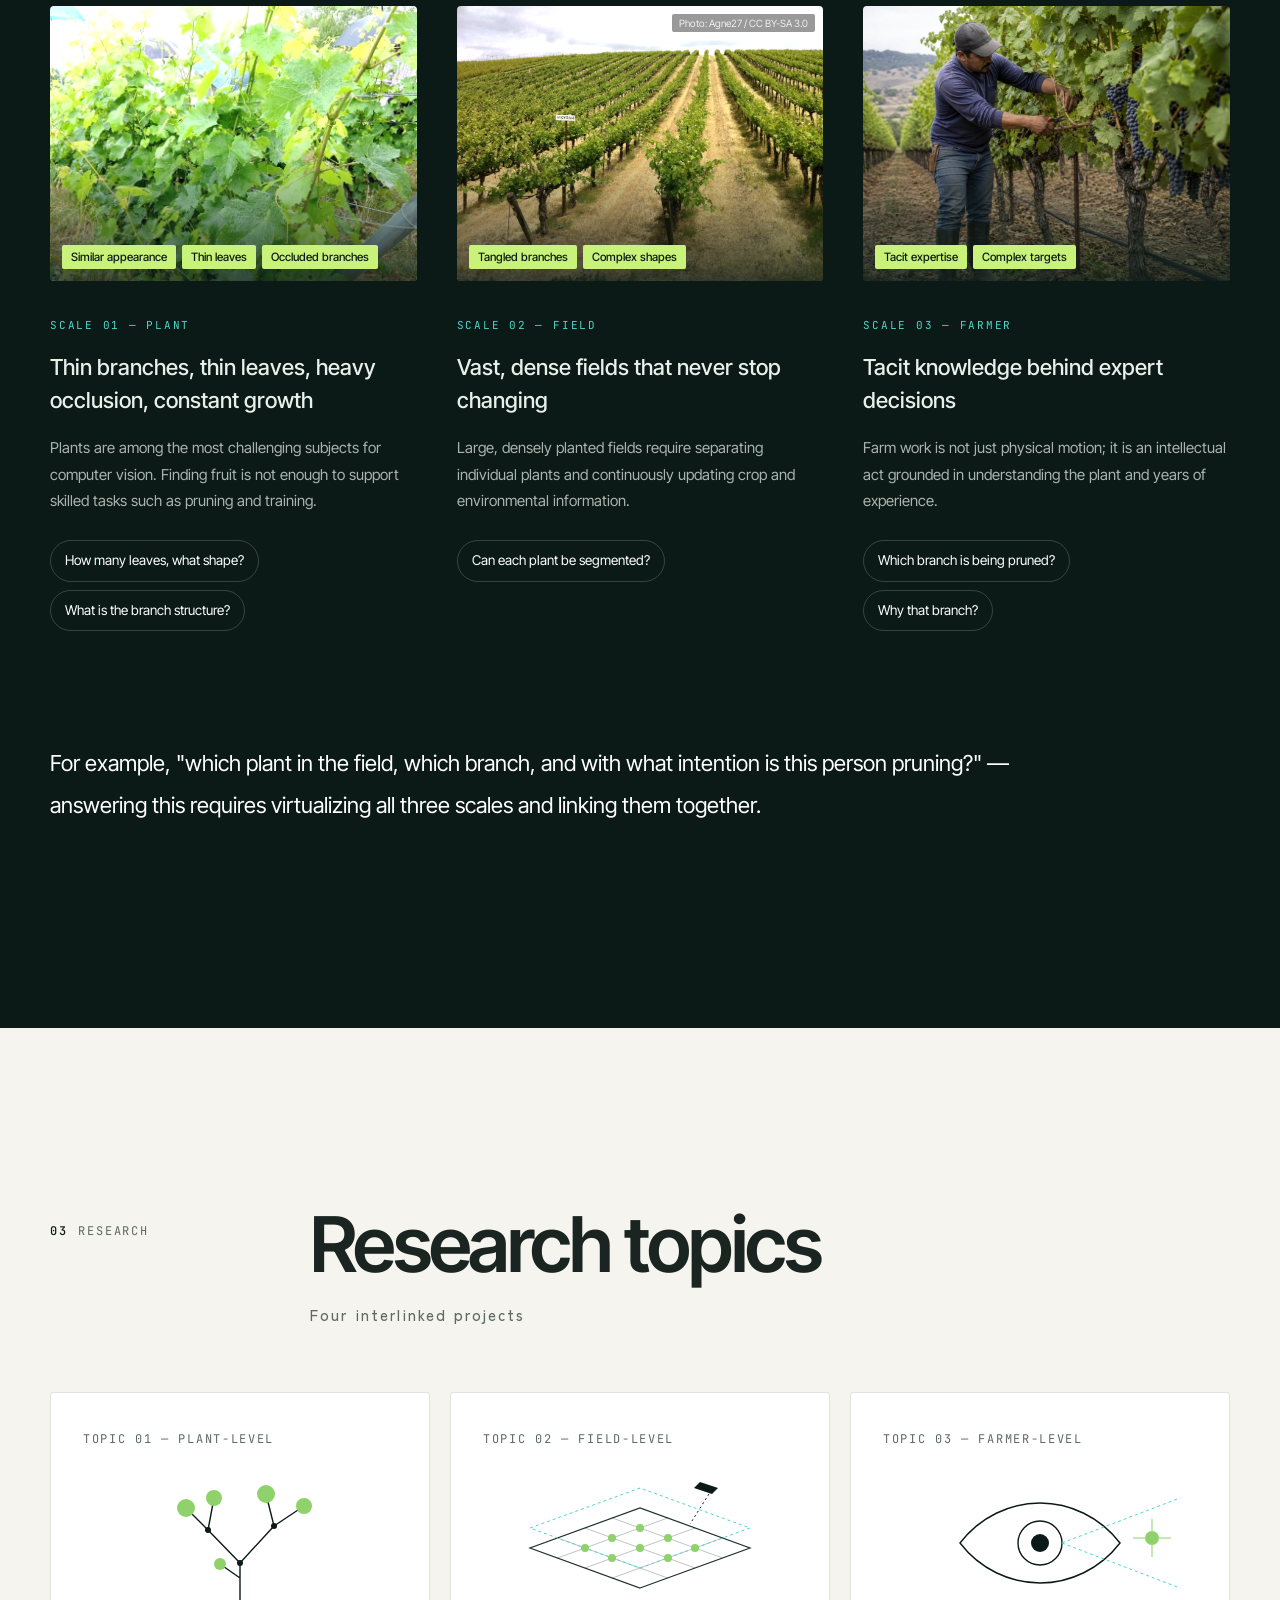
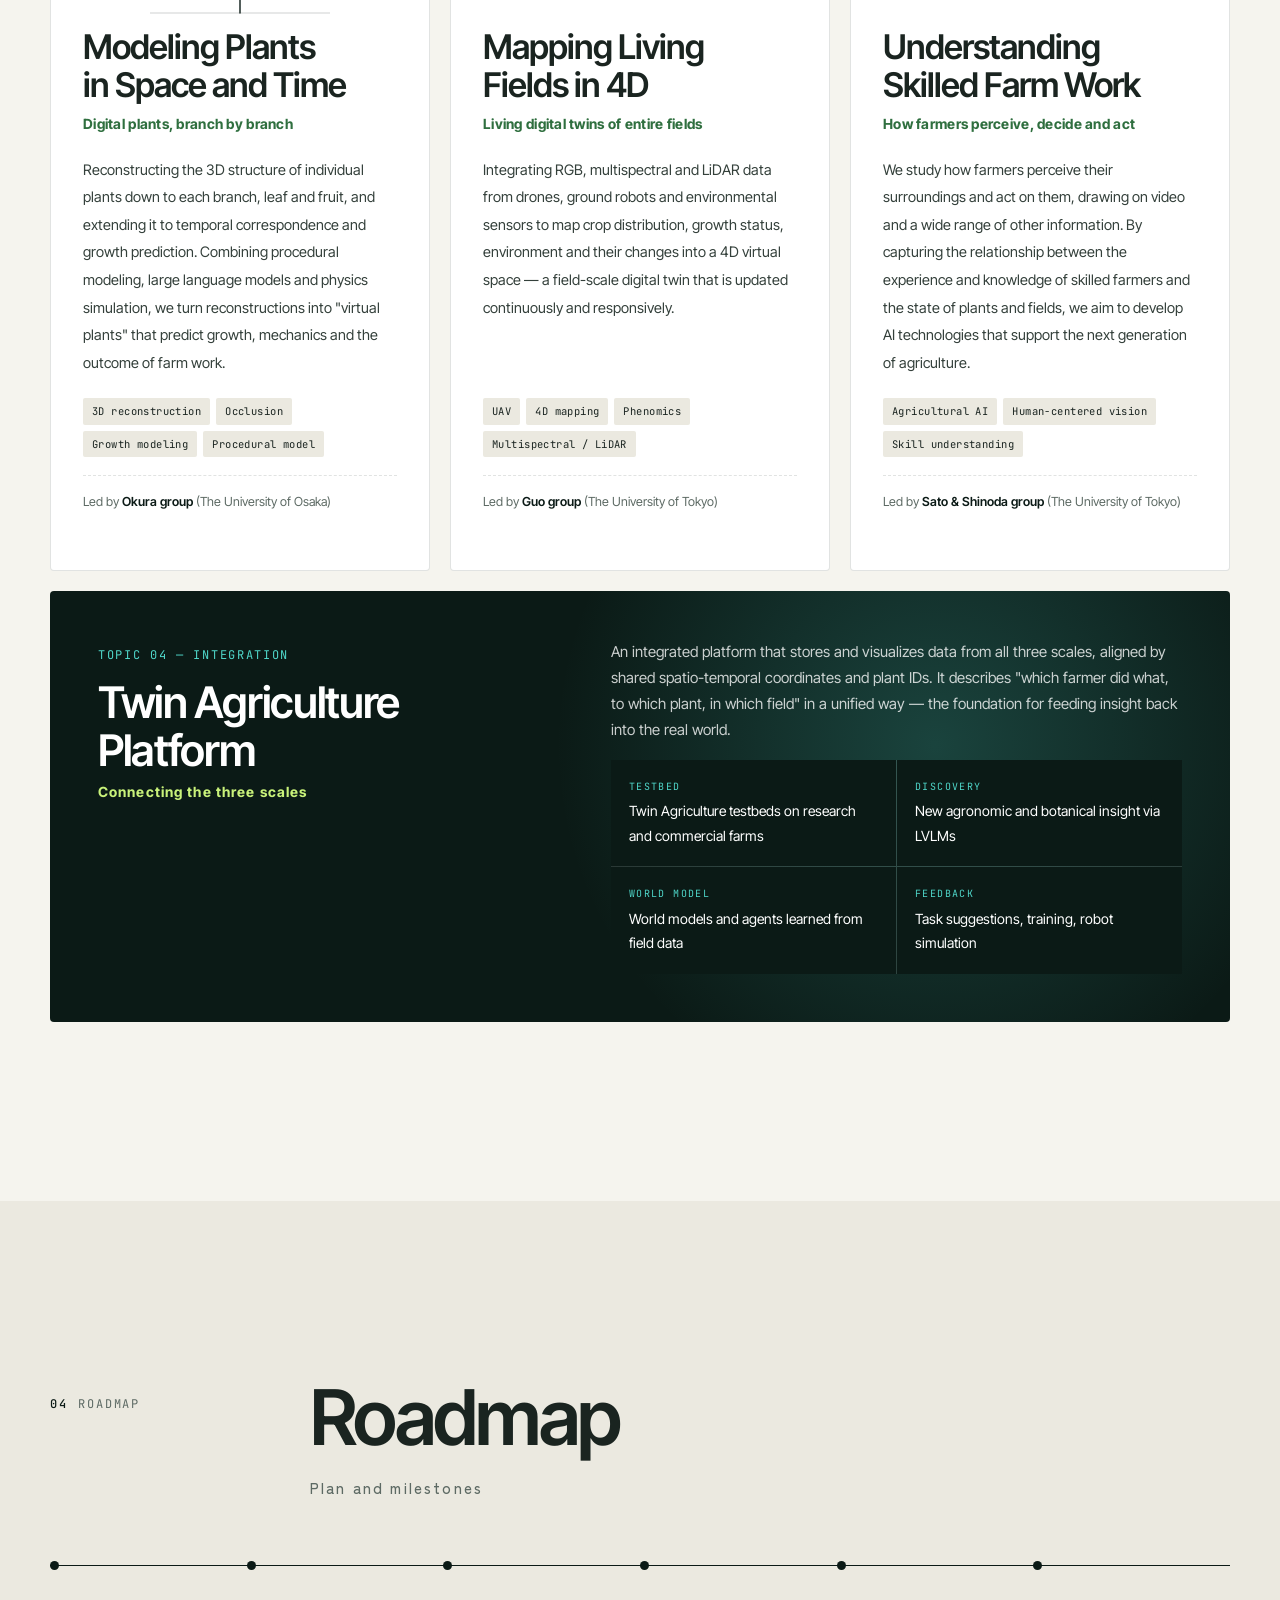
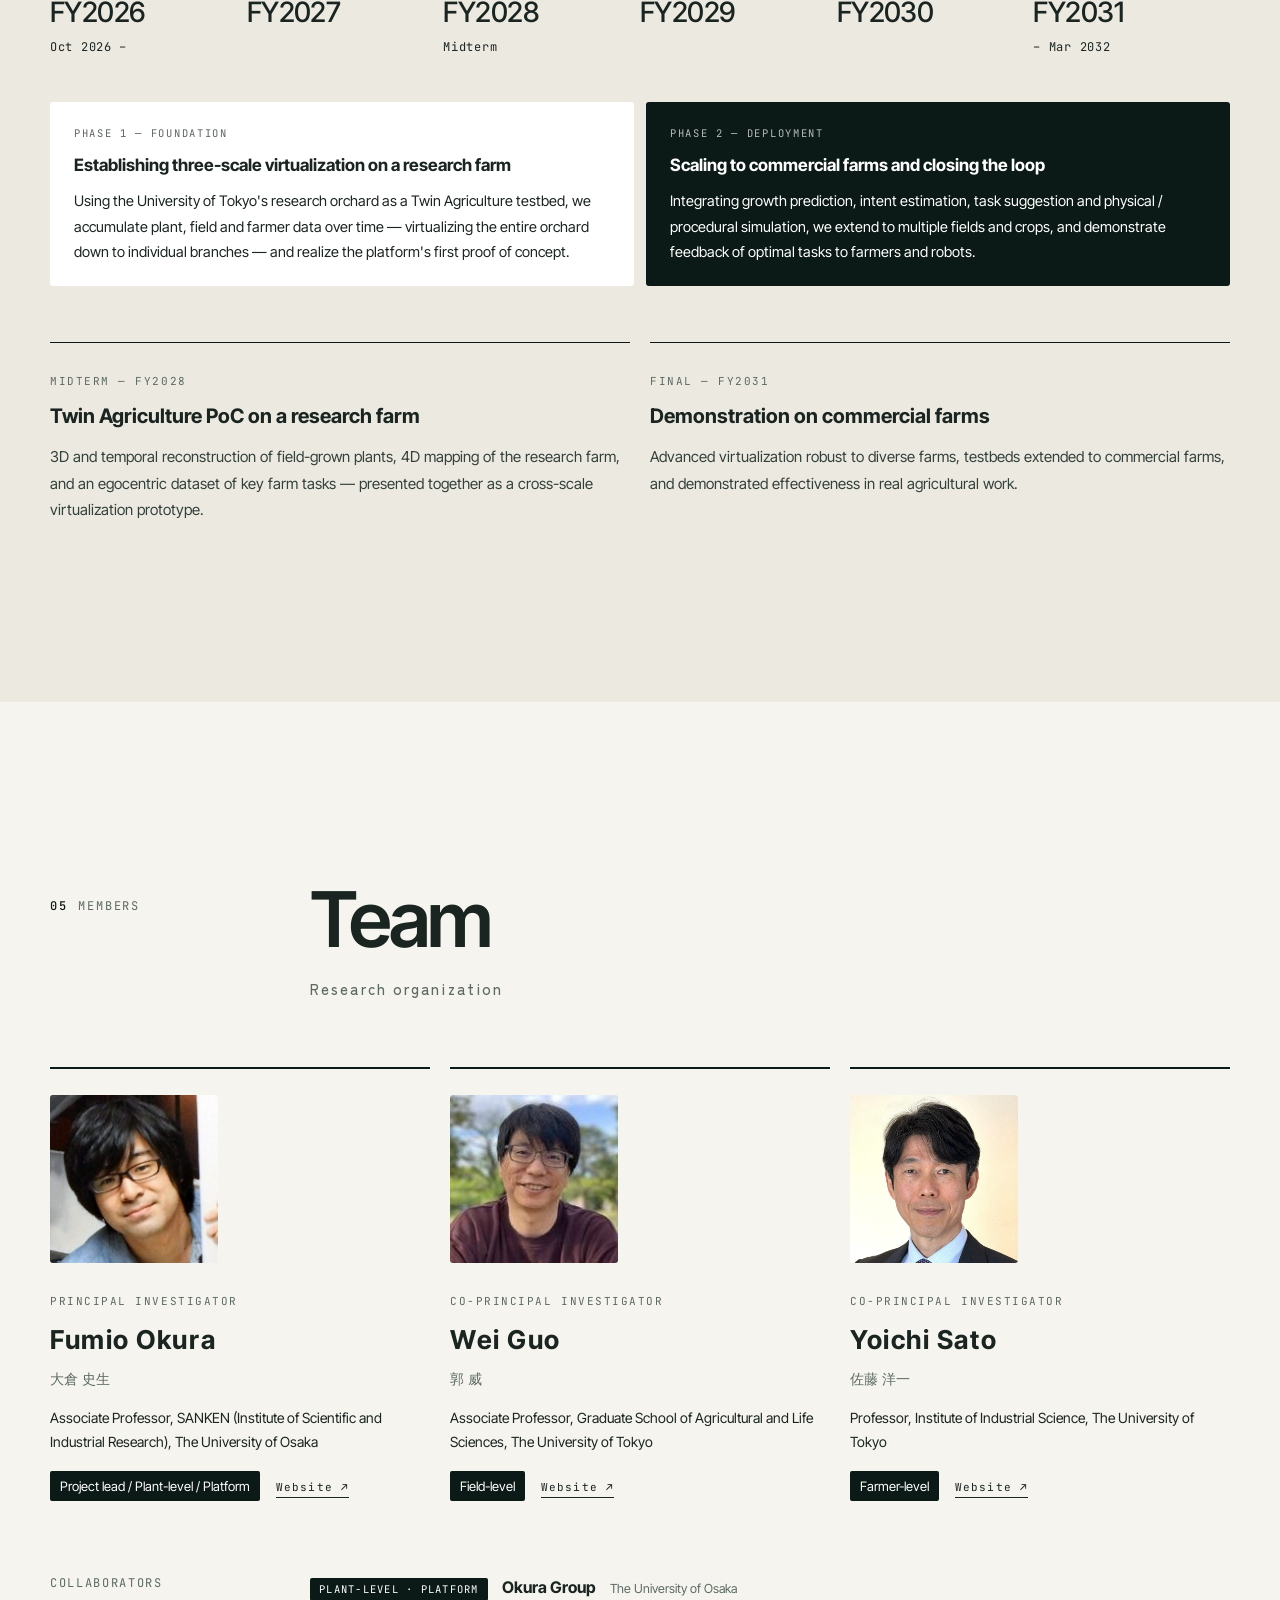
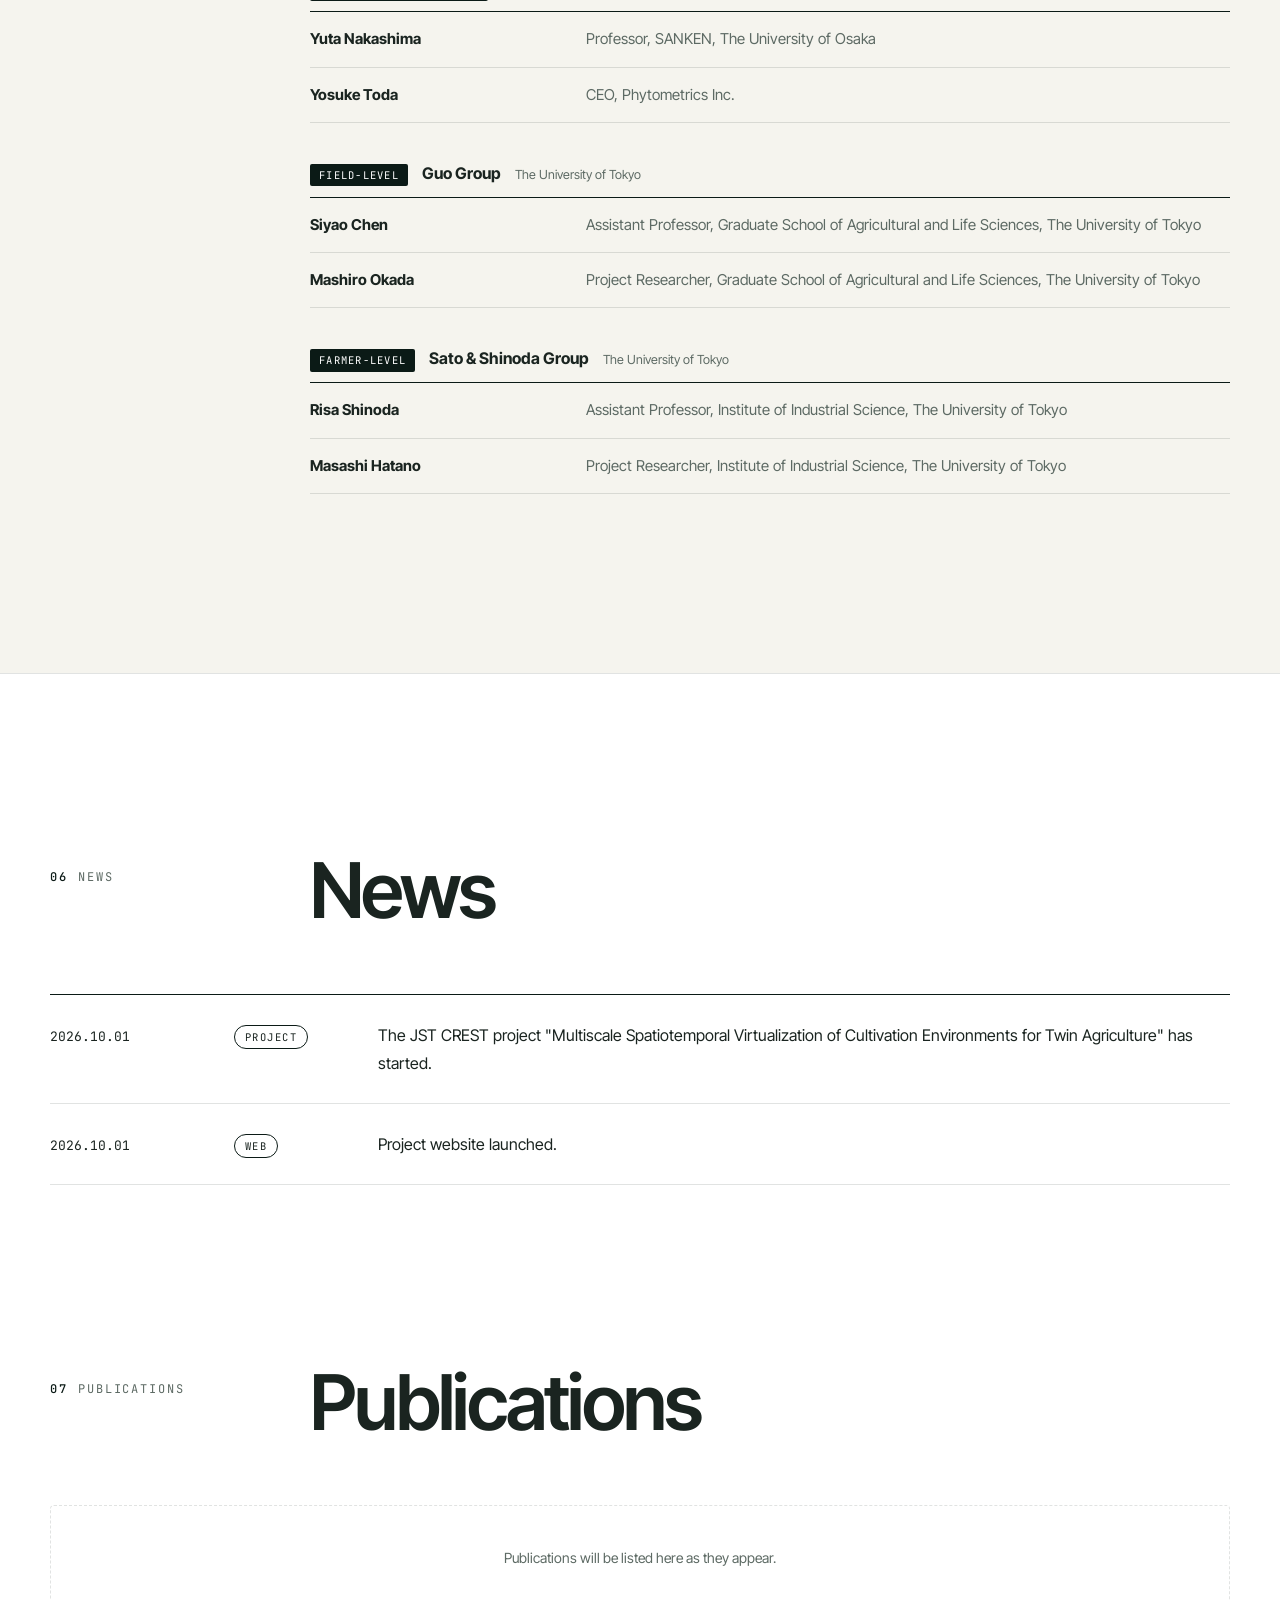
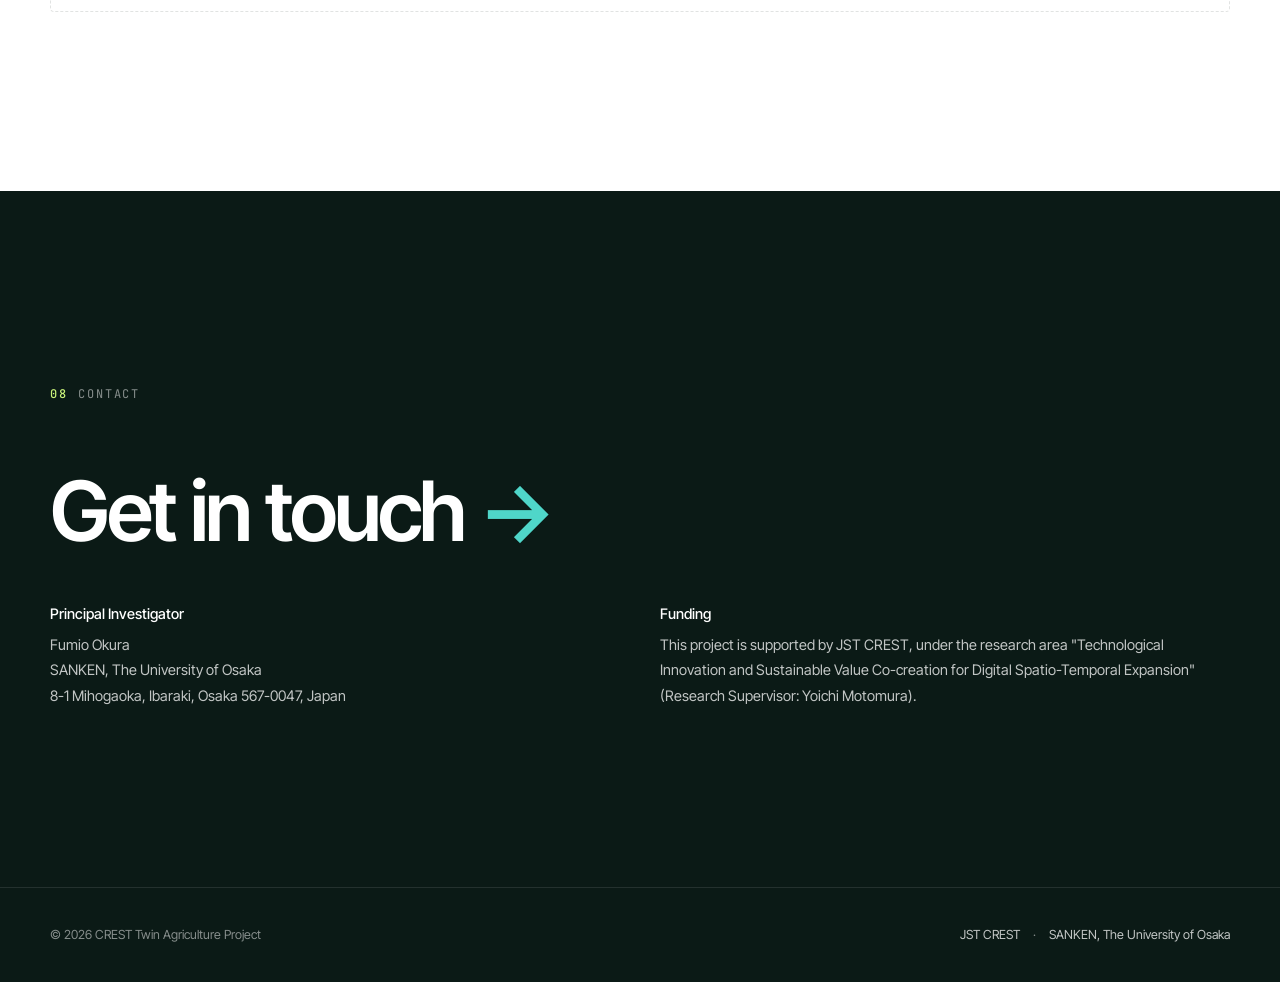
==== commit 588ef55a: "." ====
--- a/en/index.html
+++ b/en/index.html
@@ -166,14 +166,14 @@
     <div class="sec-head rv">
       <div class="sec-label"><b>03</b>RESEARCH</div>
       <div>
-        <h2 class="sec-title">Research themes</h2>
+        <h2 class="sec-title">Research topics</h2>
         <span class="sec-title-ja">Four interlinked projects</span>
       </div>
     </div>
 
     <div class="projects">
       <article class="project rv">
-        <span class="num">THEME 01 — PLANT-LEVEL</span>
+        <span class="num">TOPIC 01 — PLANT-LEVEL</span>
         <div class="glyph" aria-hidden="true">
           <svg viewBox="0 0 300 150" fill="none">
             <g stroke="#0b1a16" stroke-width="1.4" stroke-linecap="round">
@@ -192,7 +192,7 @@
       </article>
 
       <article class="project rv d1">
-        <span class="num">THEME 02 — FIELD-LEVEL</span>
+        <span class="num">TOPIC 02 — FIELD-LEVEL</span>
         <div class="glyph" aria-hidden="true">
           <svg viewBox="0 0 300 150" fill="none">
             <g stroke="#0b1a16" stroke-opacity=".9" stroke-width="1.2"><path d="M150 120L260 80L150 40L40 80Z"/></g>
@@ -203,7 +203,7 @@
             <path d="M219 26L200 56" stroke="#0b1a16" stroke-dasharray="2 3"/>
           </svg>
         </div>
-        <h3>Mapping Fields<br>in 4D</h3>
+        <h3>Mapping Living<br>Fields in 4D</h3>
         <p class="scale-ja">Living digital twins of entire fields</p>
         <p>Integrating RGB, multispectral and LiDAR data from drones, ground robots and environmental sensors to map crop distribution, growth status, environment and their changes into a 4D virtual space — a field-scale digital twin that is updated continuously and responsively.</p>
         <div class="tags"><span>UAV</span><span>4D mapping</span><span>Phenomics</span><span>Multispectral / LiDAR</span></div>
@@ -211,7 +211,7 @@
       </article>
 
       <article class="project rv d2">
-        <span class="num">THEME 03 — FARMER-LEVEL</span>
+        <span class="num">TOPIC 03 — FARMER-LEVEL</span>
         <div class="glyph" aria-hidden="true">
           <svg viewBox="0 0 300 150" fill="none">
             <path d="M70 75c20-26 50-40 80-40s60 14 80 40c-20 26-50 40-80 40s-60-14-80-40z" stroke="#0b1a16" stroke-width="1.4"/>
@@ -232,7 +232,7 @@
 
     <div class="platform rv">
       <div>
-        <span class="num">THEME 04 — INTEGRATION</span>
+        <span class="num">TOPIC 04 — INTEGRATION</span>
         <h3>Twin Agriculture<br>Platform</h3>
         <p class="scale-ja">Connecting the three scales</p>
       </div>
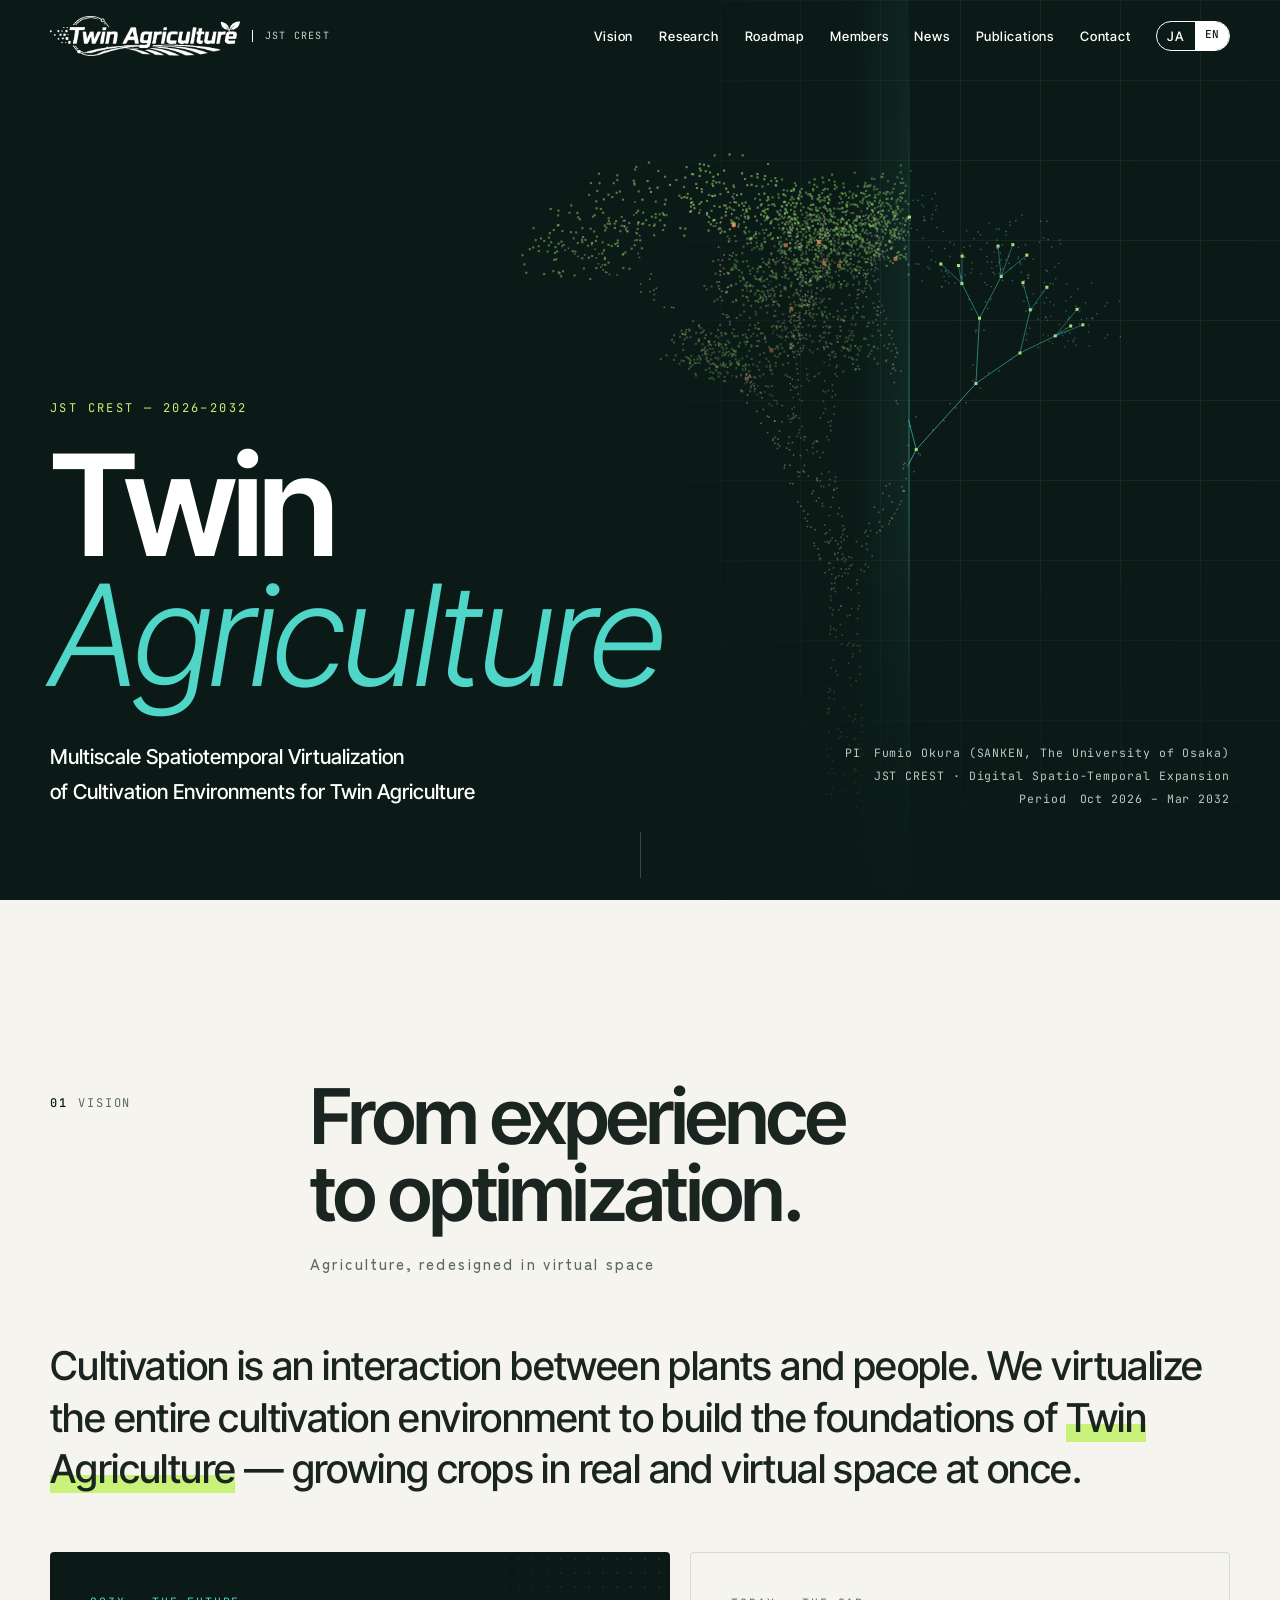
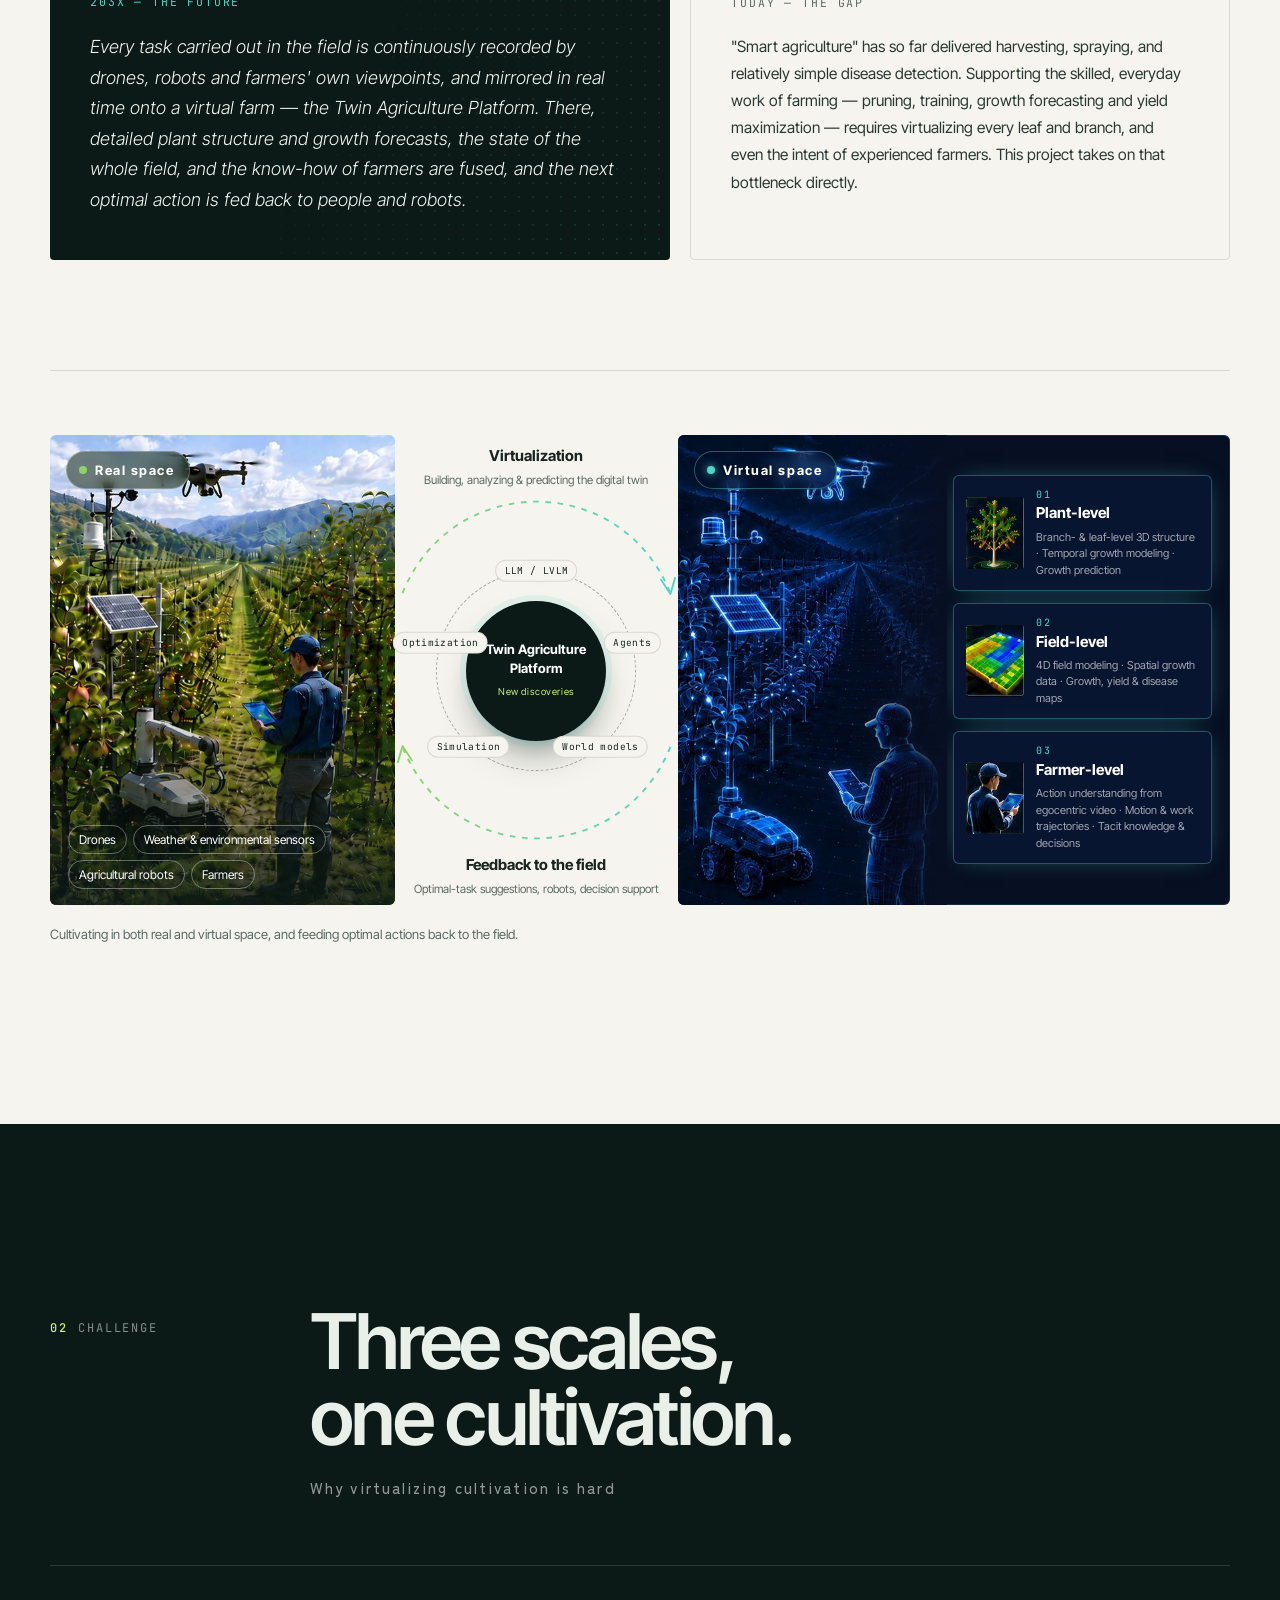
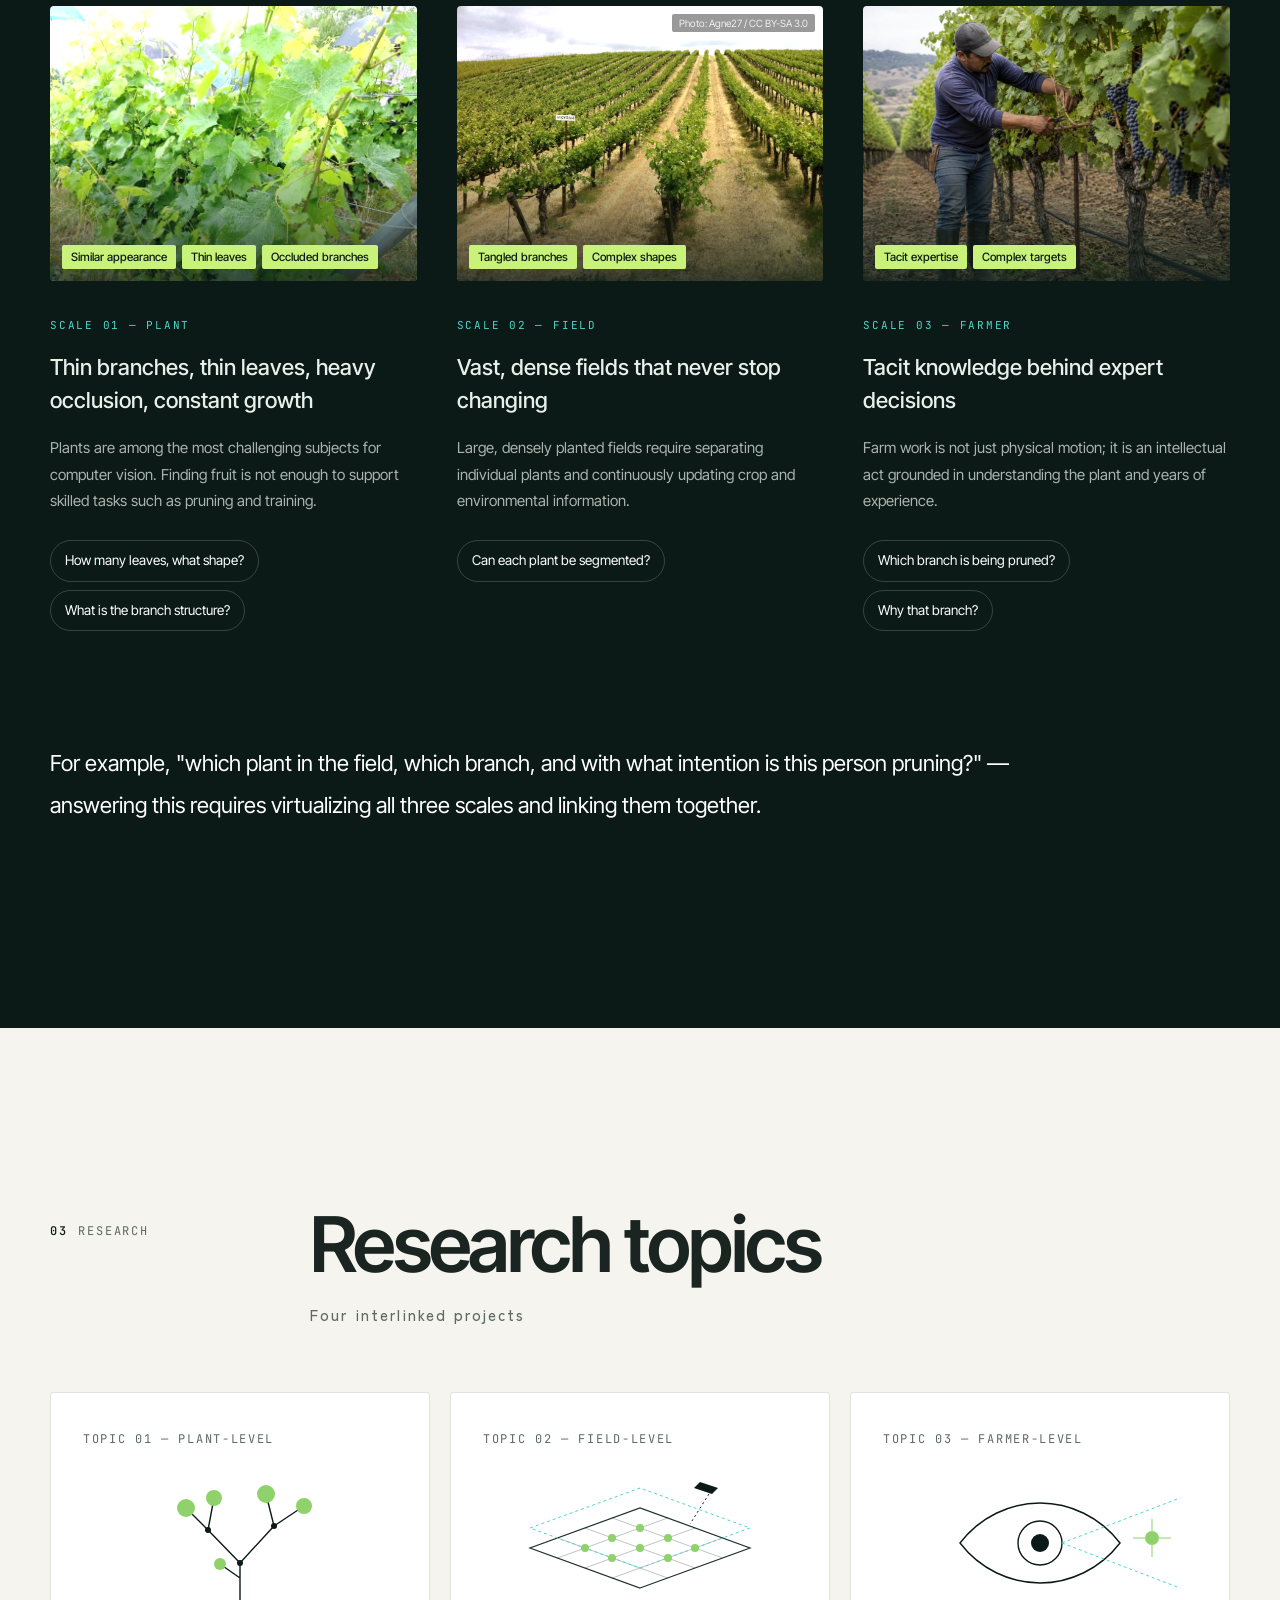
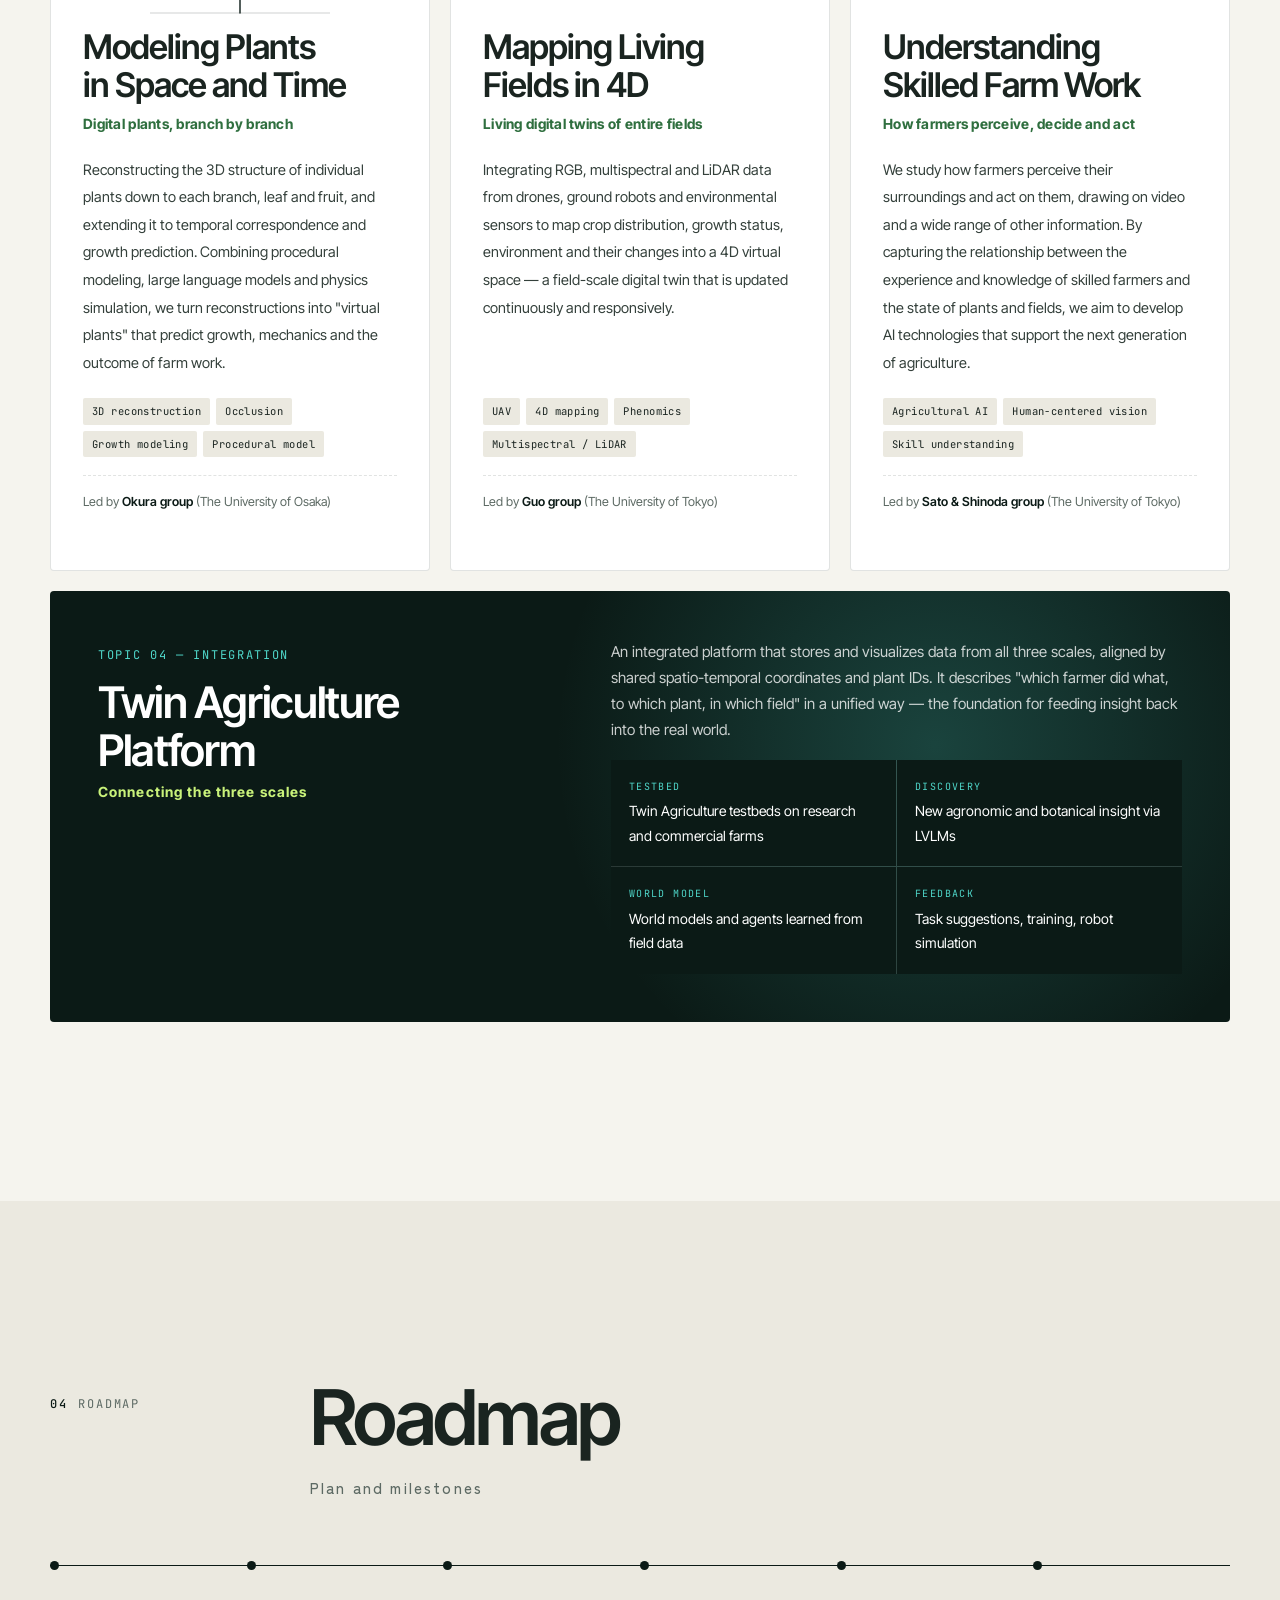
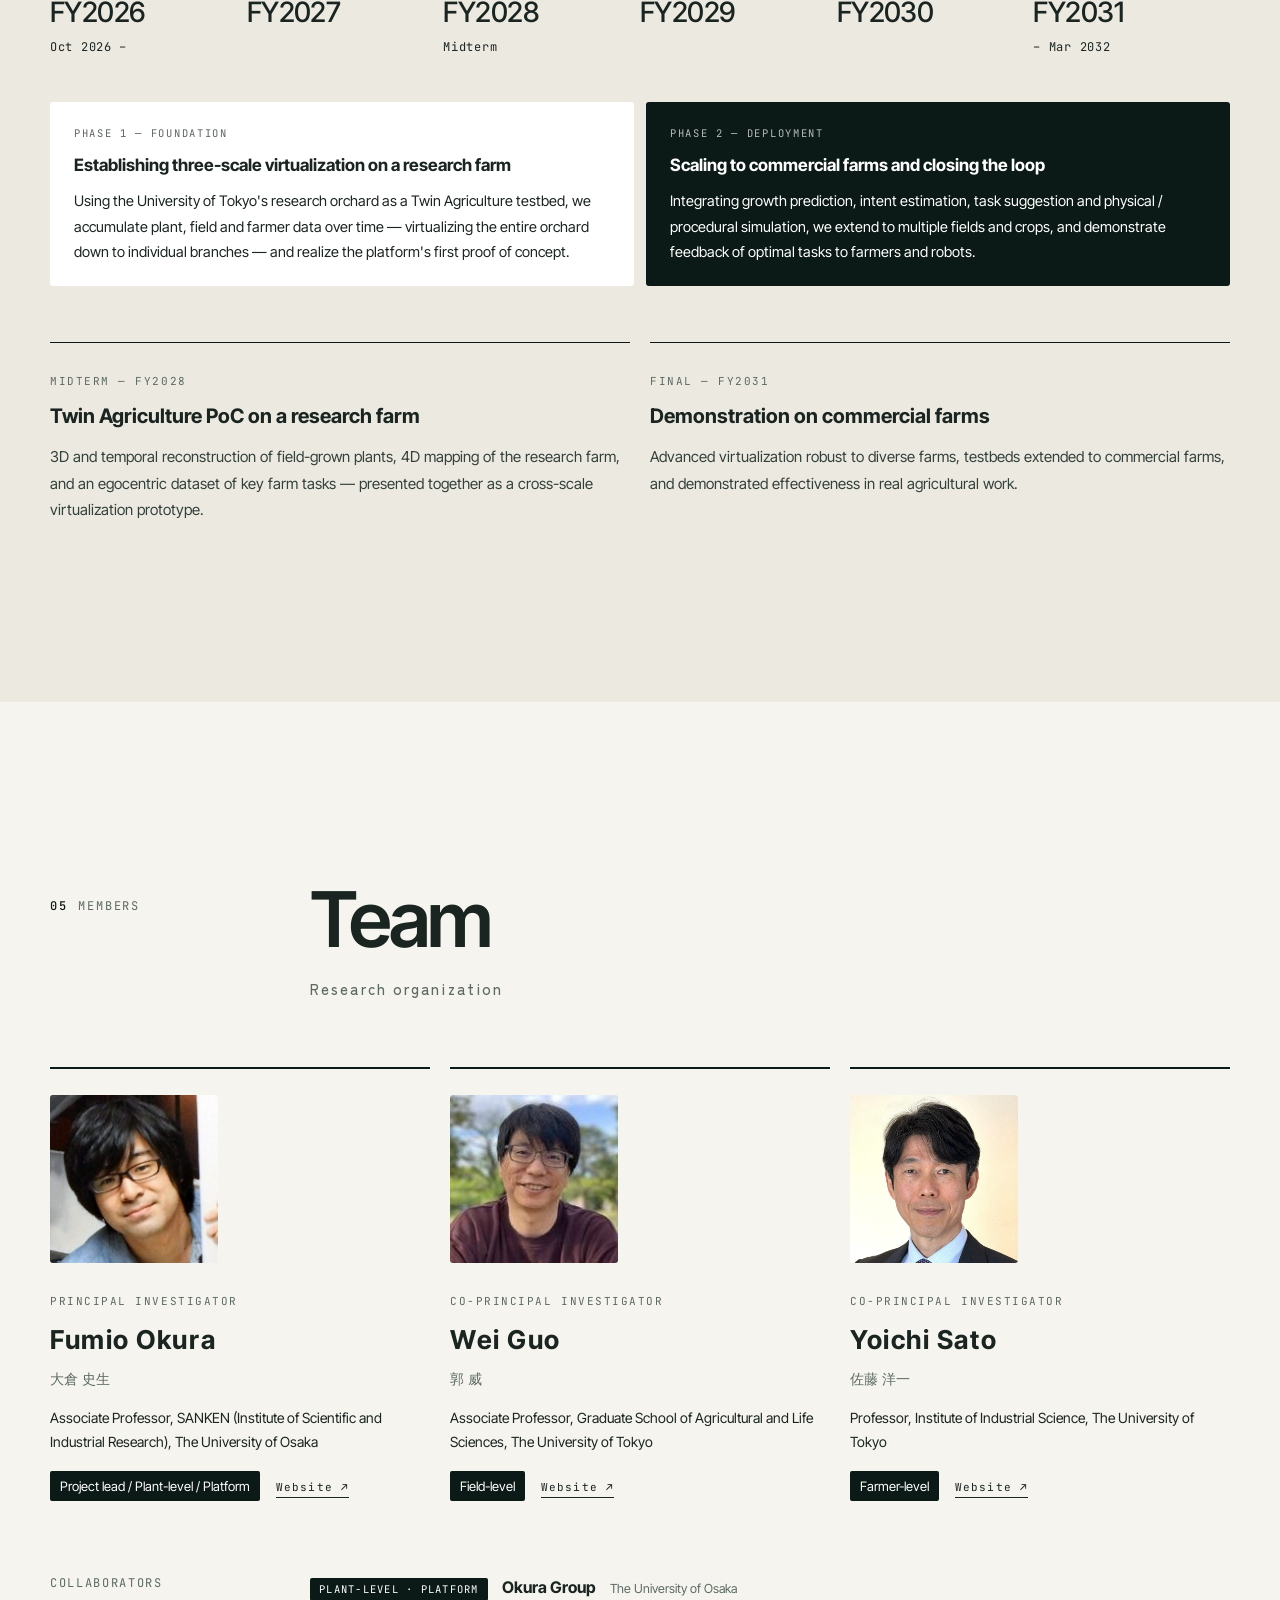
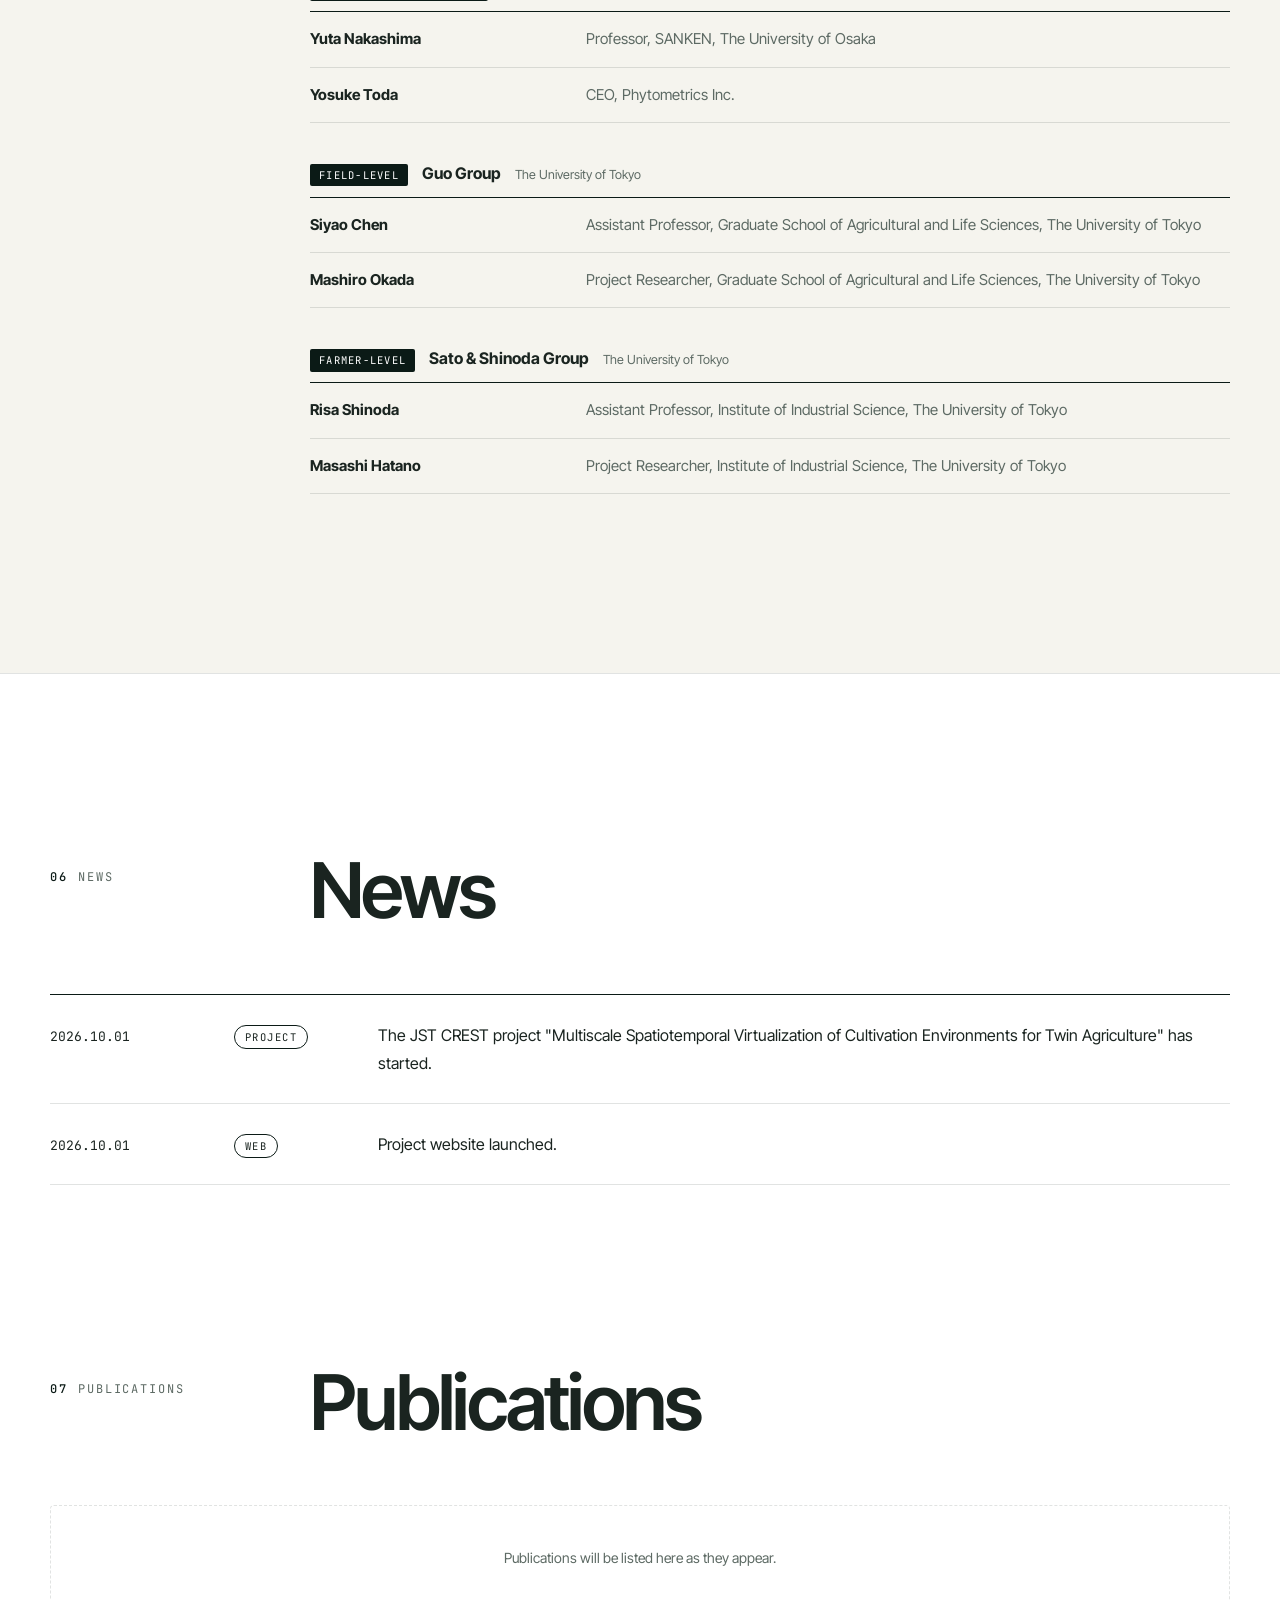
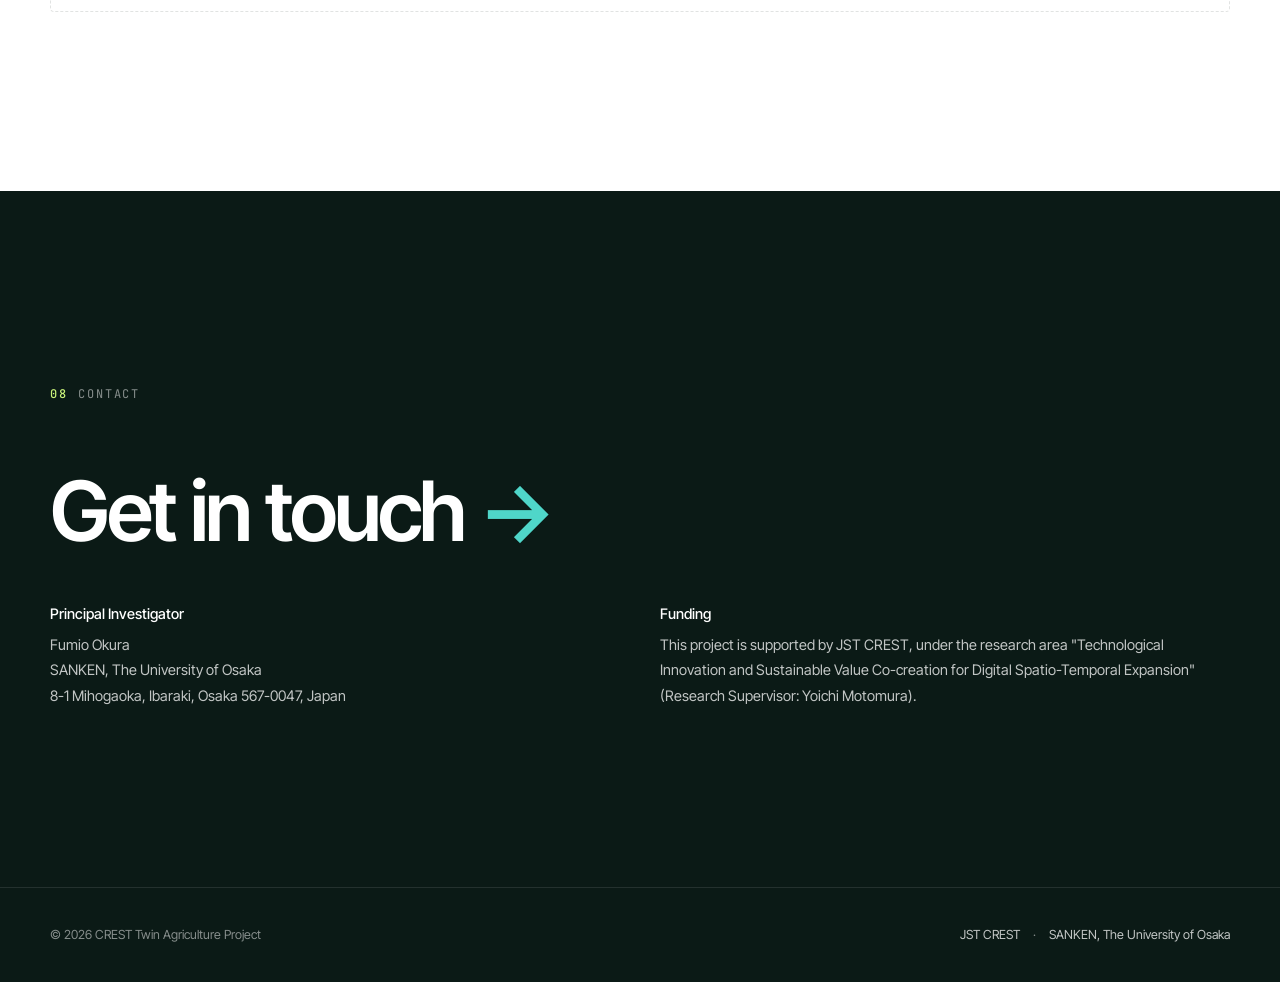
==== commit 6470cf50: "." ====
--- a/en/index.html
+++ b/en/index.html
@@ -24,13 +24,10 @@
 
 <header class="site-header">
   <div class="wrap">
-    <a class="brand" href="./">
-      <svg class="brand-mark" viewBox="0 0 32 32" fill="none" aria-hidden="true">
-        <circle cx="12" cy="16" r="9" stroke="currentColor" stroke-width="1.5"/>
-        <circle cx="20" cy="16" r="9" stroke="#4fd6c9" stroke-width="1.5" stroke-dasharray="2 2"/>
-        <path d="M16 24V12M16 15l-3-3M16 18l3-3" stroke="currentColor" stroke-width="1.5" stroke-linecap="round"/>
-      </svg>
-      <span class="brand-text">Twin Agriculture<small>JST CREST</small></span>
+    <a class="brand" href="./" aria-label="Twin Agriculture — JST CREST">
+      <img class="brand-logo brand-logo--white" src="../assets/img/logo-twinagri-white.png" alt="Twin Agriculture" width="1116" height="235">
+      <img class="brand-logo brand-logo--color" src="../assets/img/logo-twinagri.png" alt="" aria-hidden="true" width="1116" height="235">
+      <span class="brand-text"><small>JST CREST</small></span>
     </a>
     <nav class="nav" aria-label="Main">
       <a href="#vision">Vision</a>
--- a/assets/css/style.css
+++ b/assets/css/style.css
@@ -56,9 +56,15 @@
 }
 .site-header .wrap { display: flex; align-items: center; justify-content: space-between; height: 72px; }
 .brand { display: flex; align-items: center; gap: 12px; text-decoration: none; }
-.brand-mark { width: 30px; height: 30px; }
+.brand-logo { height: 40px; width: auto; display: block; }
+.brand-logo--color { display: none; }
+.site-header.is-scrolled .brand-logo--white { display: none; }
+.site-header.is-scrolled .brand-logo--color { display: block; }
+body.menu-open .site-header .brand-logo--white { display: block; }
+body.menu-open .site-header .brand-logo--color { display: none; }
+.brand-text { padding-left: 12px; border-left: 1px solid currentColor; }
 .brand-text { font-family: var(--f-en); font-weight: 600; font-size: 15px; letter-spacing: .02em; line-height: 1.15; }
-.brand-text small { display: block; font-family: var(--f-mono); font-weight: 400; font-size: 10px; opacity: .65; letter-spacing: .12em; }
+.brand-text small { display: block; opacity: .8 !important; font-family: var(--f-mono); font-weight: 400; font-size: 10px; opacity: .65; letter-spacing: .12em; }
 .nav { display: flex; align-items: center; gap: 26px; }
 .nav a {
   font-family: var(--f-en); font-size: 13px; font-weight: 500; letter-spacing: .06em;
@@ -399,6 +405,8 @@
   .news-list li { grid-template-columns: 1fr; gap: 6px; }
 }
 @media (max-width: 560px) {
+  .brand-logo { height: 26px; }
+  .brand-text { display: none; }
   .wrap { width: calc(100% - 32px); }
   .platform ul { grid-template-columns: 1fr; }
   }
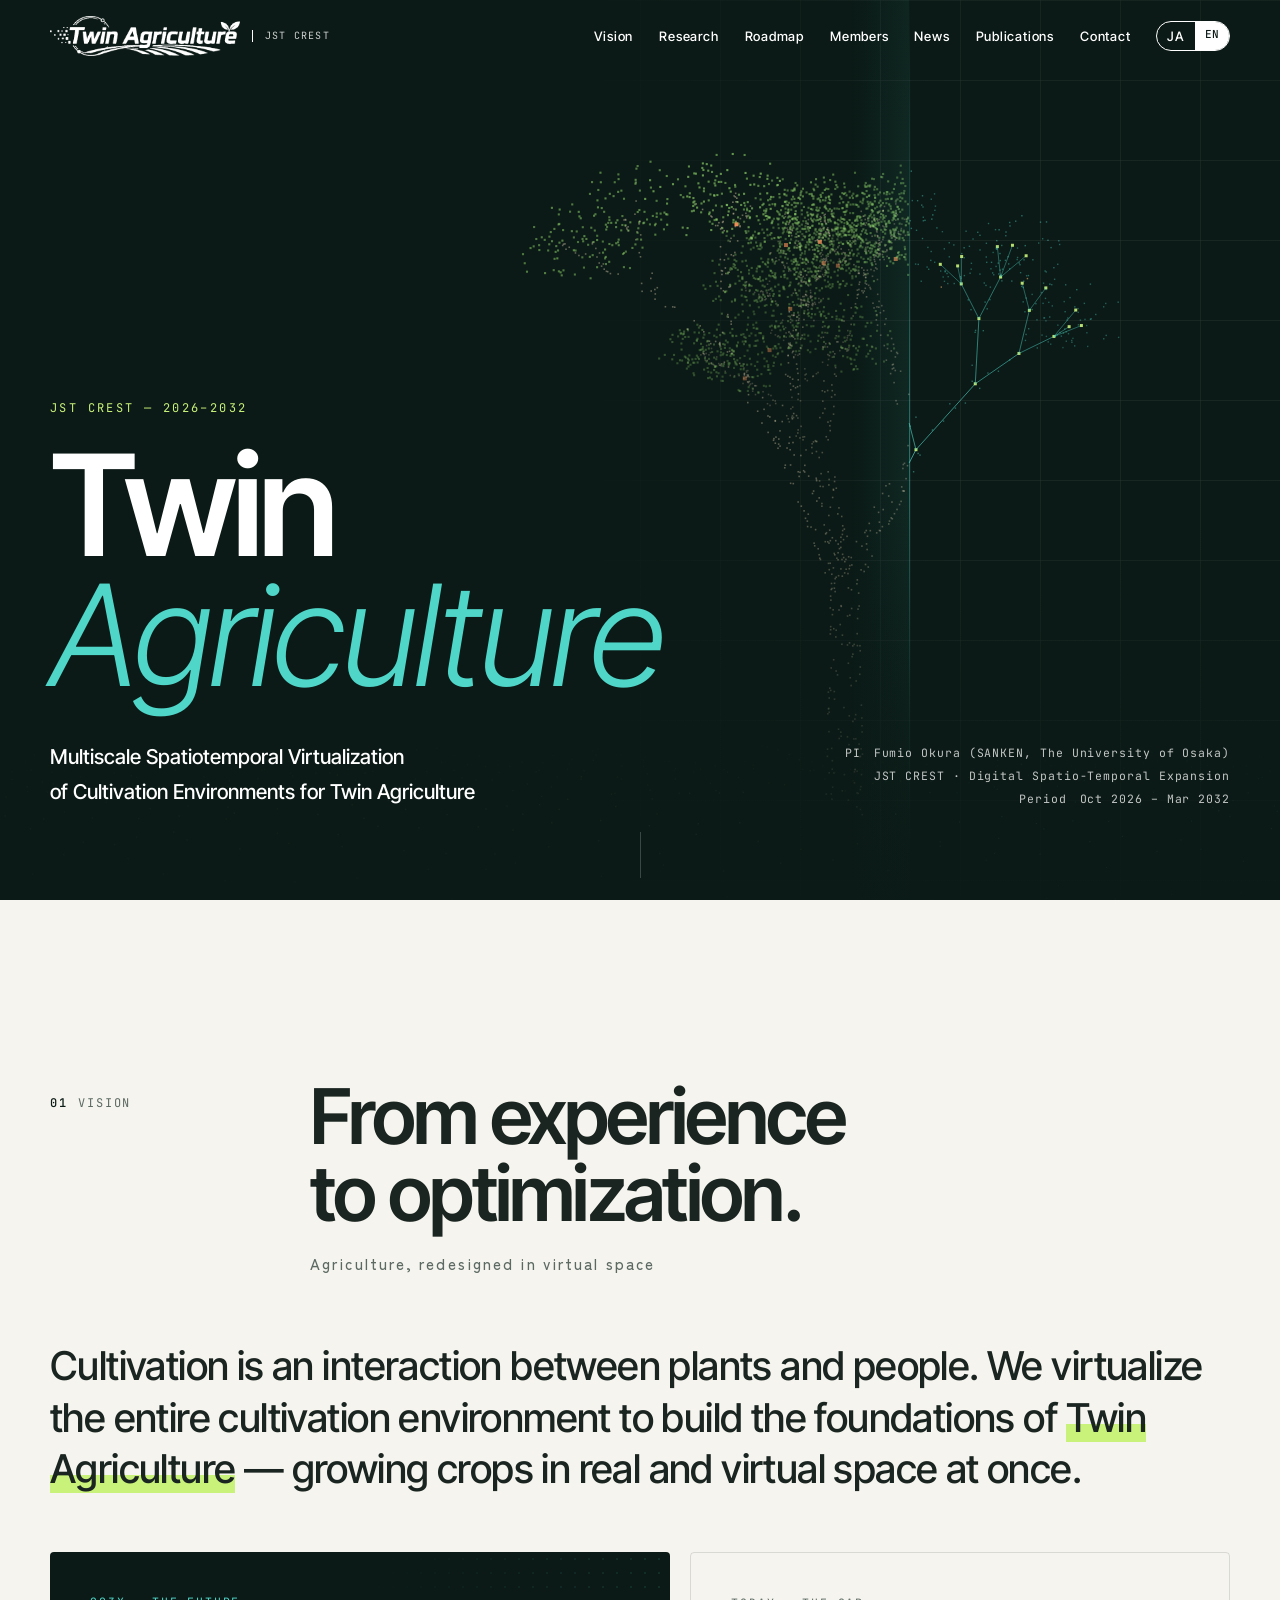
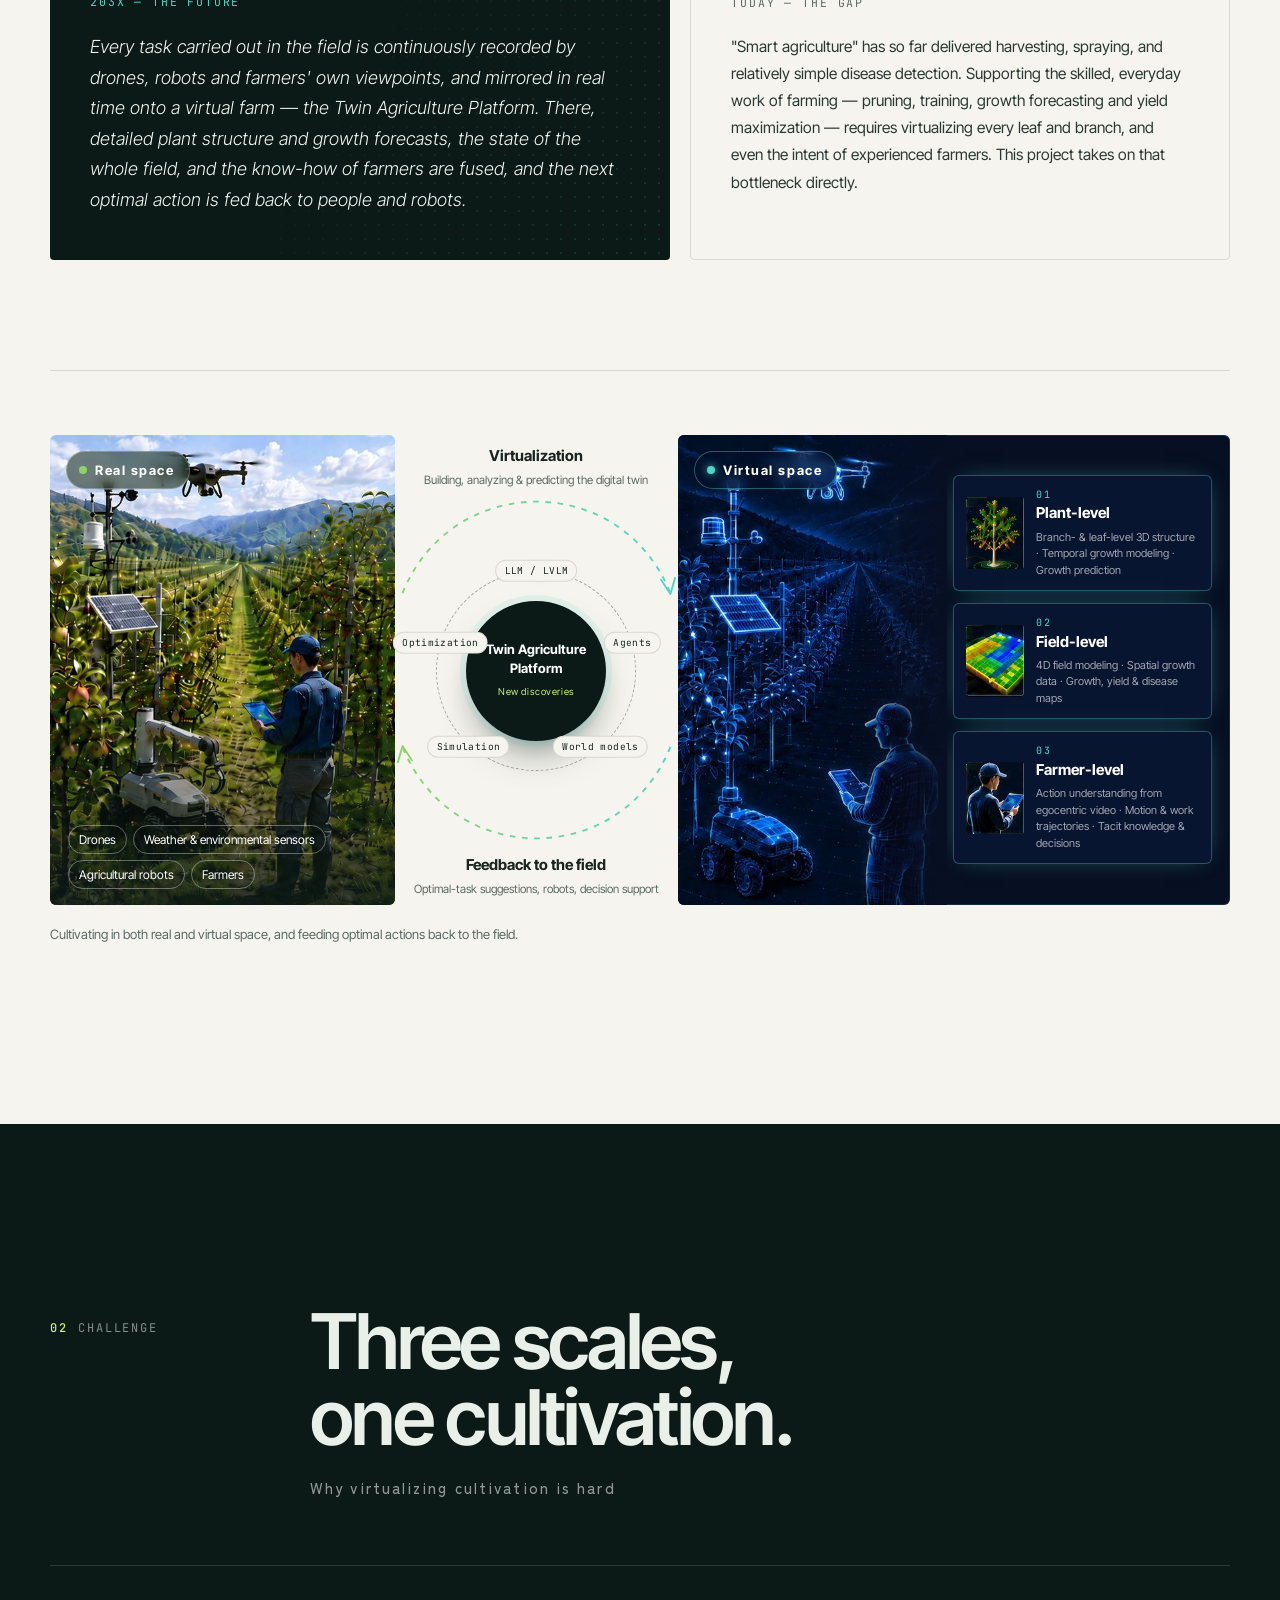
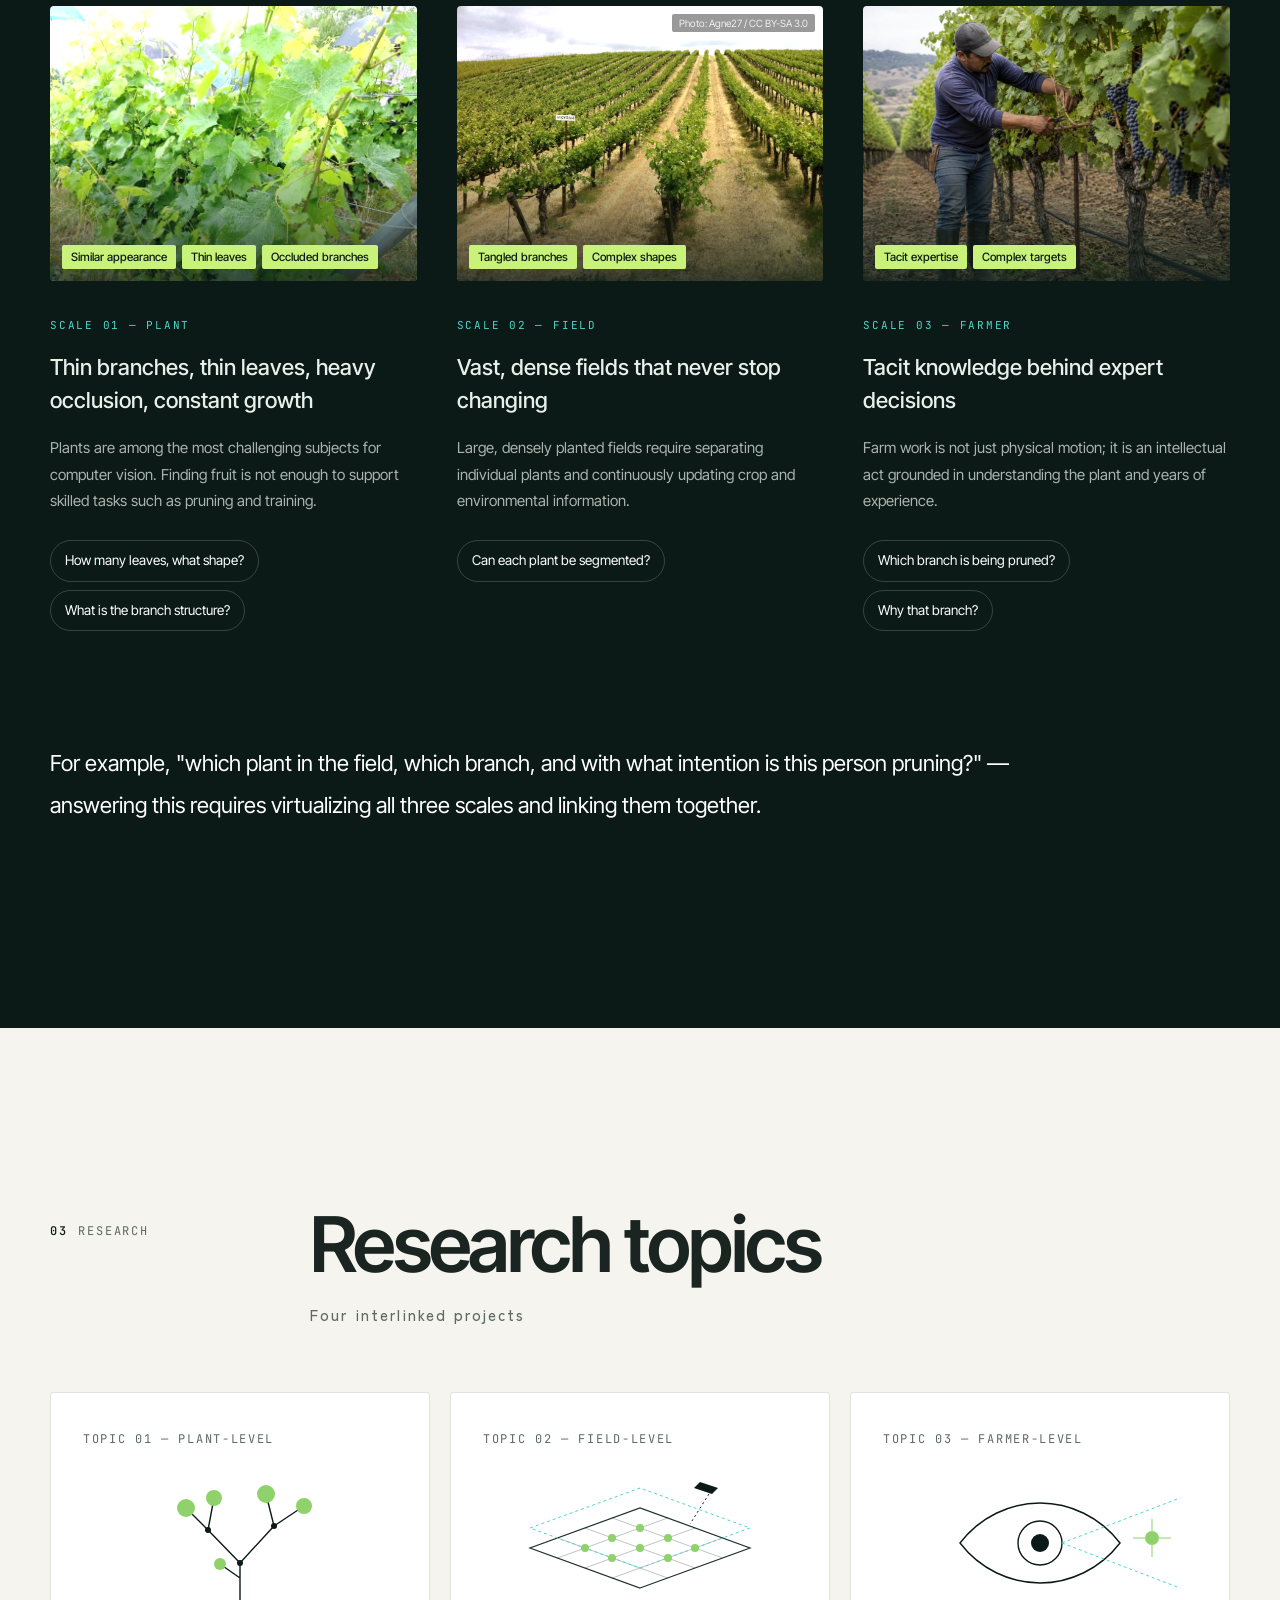
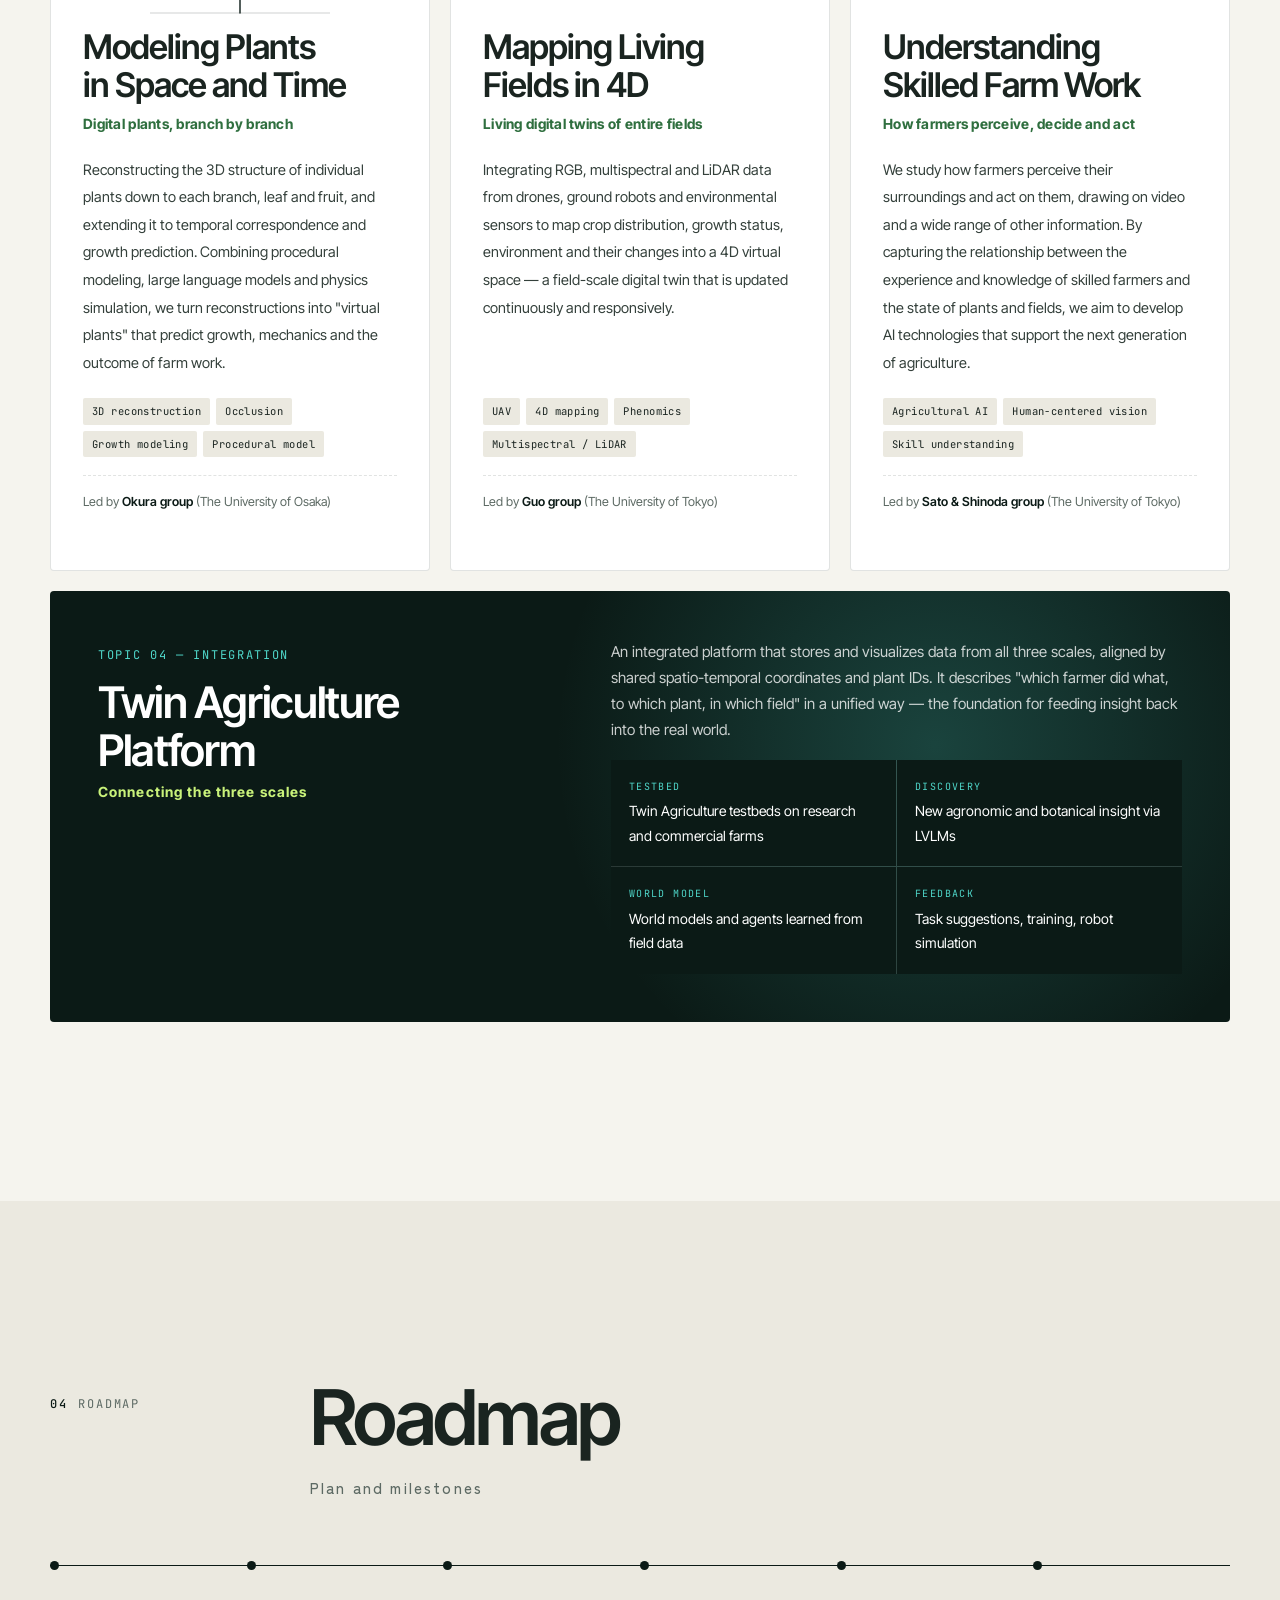
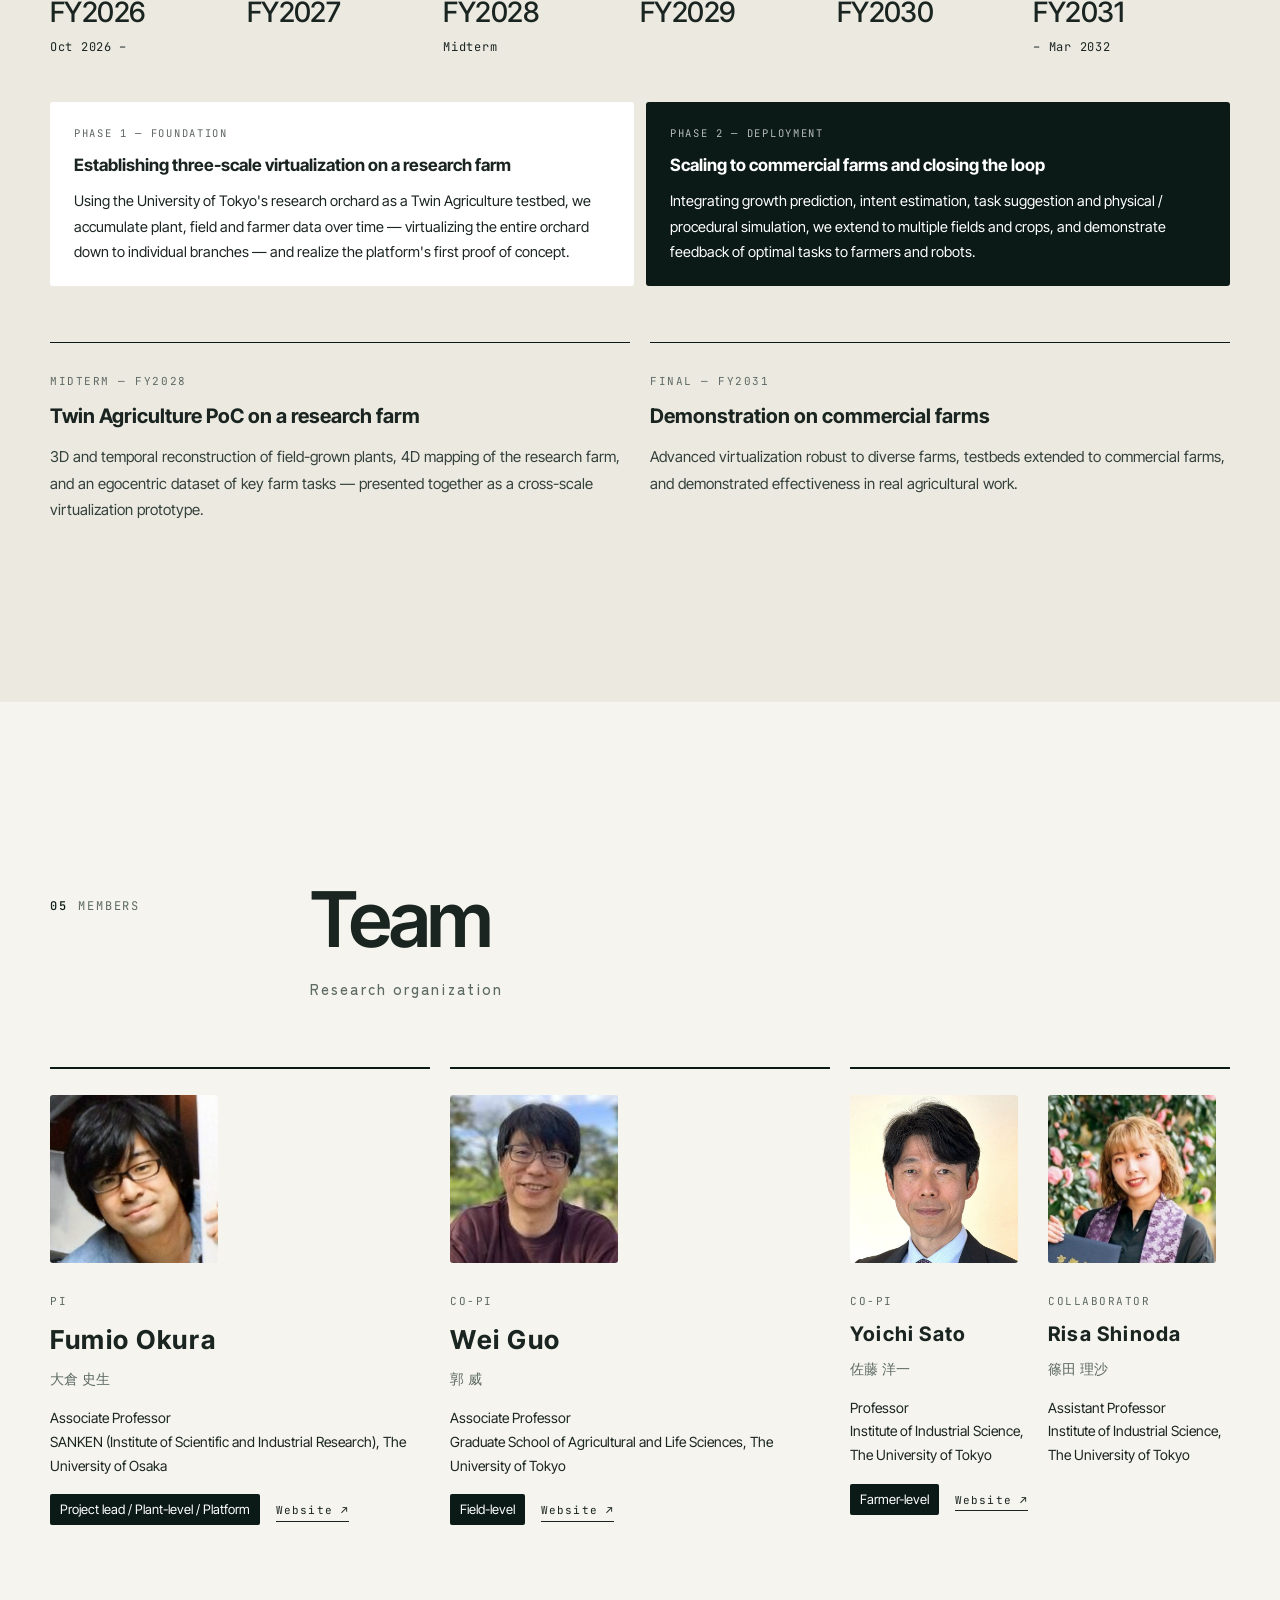
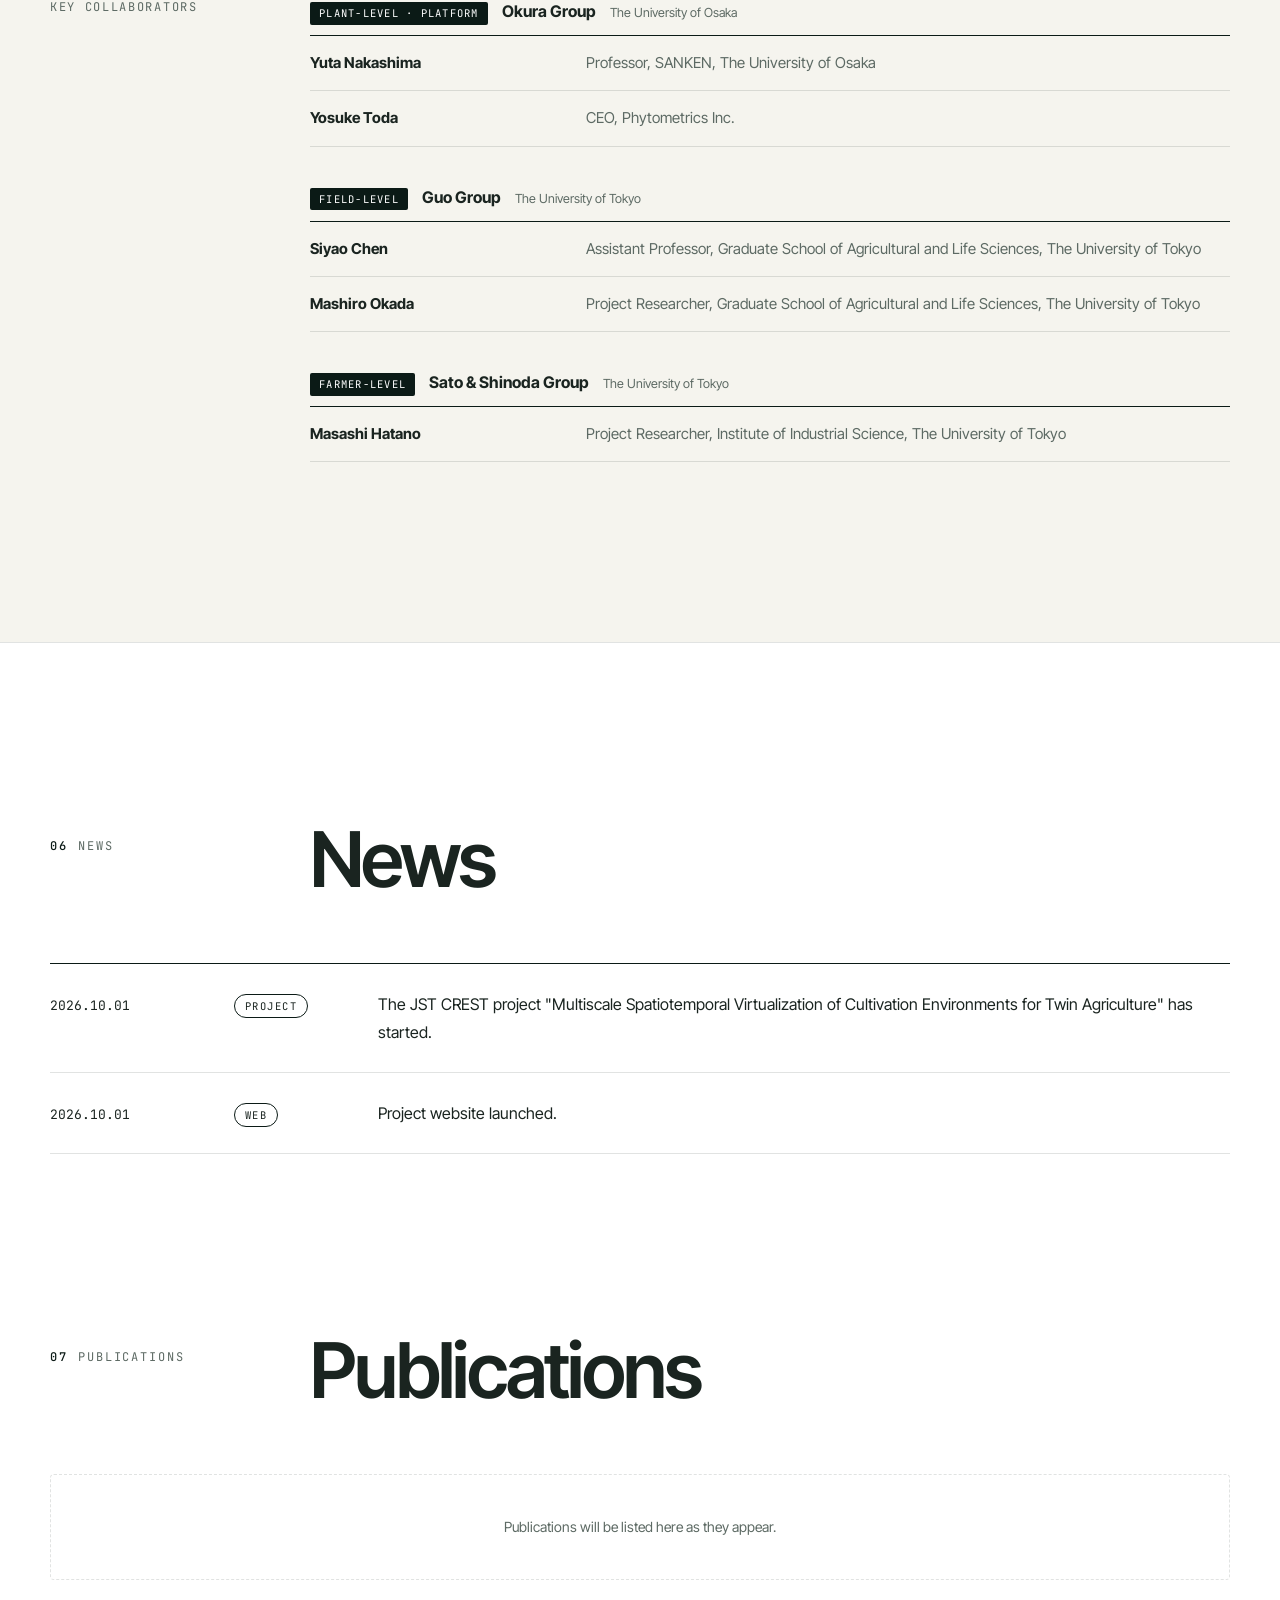
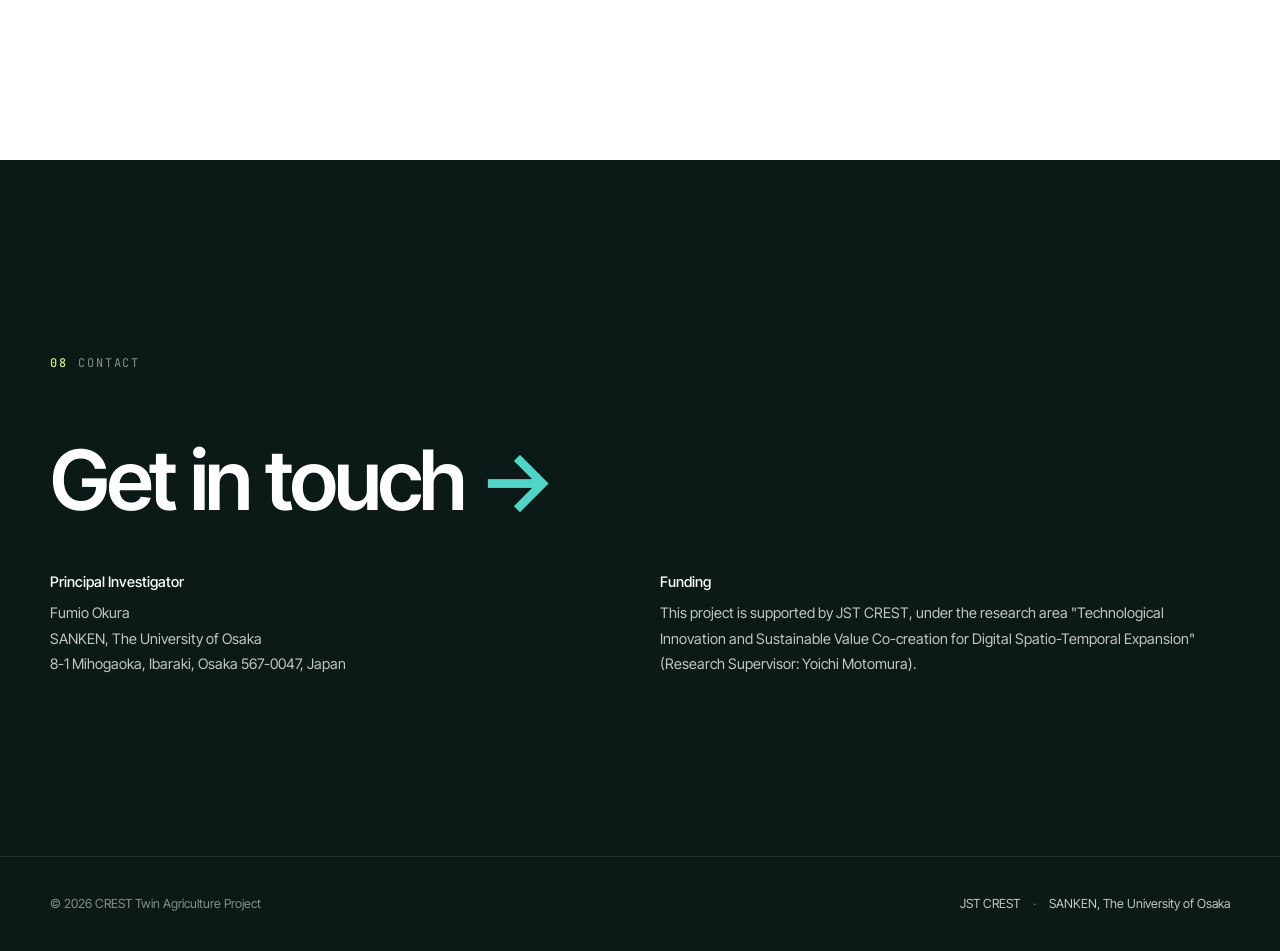
==== commit 1954a328: "." ====
--- a/en/index.html
+++ b/en/index.html
@@ -304,35 +304,46 @@
     <div class="pis">
       <div class="pi rv">
         <a class="avatar" href="https://fokura.jp/" target="_blank" rel="noopener"><img src="../assets/img/member-okura.jpg" alt="Fumio Okura" loading="lazy"><span class="avatar-go">↗</span></a>
-        <span class="role">PRINCIPAL INVESTIGATOR</span>
+        <span class="role">PI</span>
         <h3 class="en">Fumio Okura</h3>
         <span class="en-name">大倉 史生</span>
-        <p class="aff">Associate Professor, SANKEN (Institute of Scientific and Industrial Research), The University of Osaka</p>
+        <p class="aff">Associate Professor<br>SANKEN (Institute of Scientific and Industrial Research), The University of Osaka</p>
         <span class="theme">Project lead / Plant-level / Platform</span>
         <a class="link" href="https://fokura.jp/" target="_blank" rel="noopener">Website ↗</a>
       </div>
       <div class="pi rv d1">
         <a class="avatar" href="https://lab.fieldphenomics.com/" target="_blank" rel="noopener"><img src="../assets/img/member-guo.jpg" alt="Wei Guo" loading="lazy"><span class="avatar-go">↗</span></a>
-        <span class="role">CO-PRINCIPAL INVESTIGATOR</span>
+        <span class="role">CO-PI</span>
         <h3 class="en">Wei Guo</h3>
         <span class="en-name">郭 威</span>
-        <p class="aff">Associate Professor, Graduate School of Agricultural and Life Sciences, The University of Tokyo</p>
+        <p class="aff">Associate Professor<br>Graduate School of Agricultural and Life Sciences, The University of Tokyo</p>
         <span class="theme">Field-level</span>
         <a class="link" href="https://lab.fieldphenomics.com/" target="_blank" rel="noopener">Website ↗</a>
       </div>
-      <div class="pi rv d2">
-        <a class="avatar" href="https://www.ut-vision.org/sato-lab/" target="_blank" rel="noopener"><img src="../assets/img/member-sato.jpg" alt="Yoichi Sato" loading="lazy"><span class="avatar-go">↗</span></a>
-        <span class="role">CO-PRINCIPAL INVESTIGATOR</span>
-        <h3 class="en">Yoichi Sato</h3>
-        <span class="en-name">佐藤 洋一</span>
-        <p class="aff">Professor, Institute of Industrial Science, The University of Tokyo</p>
+      <div class="pi rv d2 pi-pair">
+        <div class="pi-people">
+          <div class="pi-person">
+            <a class="avatar" href="https://www.ut-vision.org/sato-lab/" target="_blank" rel="noopener"><img src="../assets/img/member-sato.jpg" alt="Yoichi Sato" loading="lazy"><span class="avatar-go">↗</span></a>
+            <span class="role">CO-PI</span>
+            <h3 class="en">Yoichi Sato</h3>
+            <span class="en-name">佐藤 洋一</span>
+            <p class="aff">Professor<br>Institute of Industrial Science, The University of Tokyo</p>
+          </div>
+          <div class="pi-person">
+            <div class="avatar"><img src="../assets/img/member-shinoda.jpg" alt="Risa Shinoda" loading="lazy"></div>
+            <span class="role">COLLABORATOR</span>
+            <h3 class="en">Risa Shinoda</h3>
+            <span class="en-name">篠田 理沙</span>
+            <p class="aff">Assistant Professor<br>Institute of Industrial Science, The University of Tokyo</p>
+          </div>
+        </div>
         <span class="theme">Farmer-level</span>
         <a class="link" href="https://www.ut-vision.org/sato-lab/" target="_blank" rel="noopener">Website ↗</a>
       </div>
     </div>
 
     <div class="collab rv">
-      <h4>COLLABORATORS</h4>
+      <h4>KEY COLLABORATORS</h4>
       <div class="cg-list">
         <div class="cg">
           <div class="cg-head"><span class="cg-tag">PLANT-LEVEL · PLATFORM</span><b>Okura Group</b><small>The University of Osaka</small></div>
@@ -351,7 +362,6 @@
         <div class="cg">
           <div class="cg-head"><span class="cg-tag">FARMER-LEVEL</span><b>Sato & Shinoda Group</b><small>The University of Tokyo</small></div>
           <table>
-            <tr><td>Risa Shinoda</td><td>Assistant Professor, Institute of Industrial Science, The University of Tokyo</td></tr>
             <tr><td>Masashi Hatano</td><td>Project Researcher, Institute of Industrial Science, The University of Tokyo</td></tr>
           </table>
         </div>
--- a/assets/css/style.css
+++ b/assets/css/style.css
@@ -227,6 +227,12 @@
   display: grid; place-items: center; font-size: 13px; opacity: 0; transform: translateY(4px); transition: opacity .3s, transform .3s var(--ease); }
 a.avatar:hover .avatar-go, a.avatar:focus-visible .avatar-go { opacity: 1; transform: none; }
 .pi .theme + a.link { margin-left: 12px; }
+.pi-people { display: grid; grid-template-columns: 1fr 1fr; gap: 16px; }
+.pi-pair .avatar { width: 100%; max-width: 168px; }
+.pi-pair h3 { font-size: 22px; }
+.pi-pair .role { white-space: nowrap; }
+.pi-pair .aff { font-size: 13px; }
+html[lang="en"] .pi-pair h3 { font-size: 20px; }
 
 /* Challenge (dark) */
 .challenge { background: var(--ink); color: #e9efe9; }
